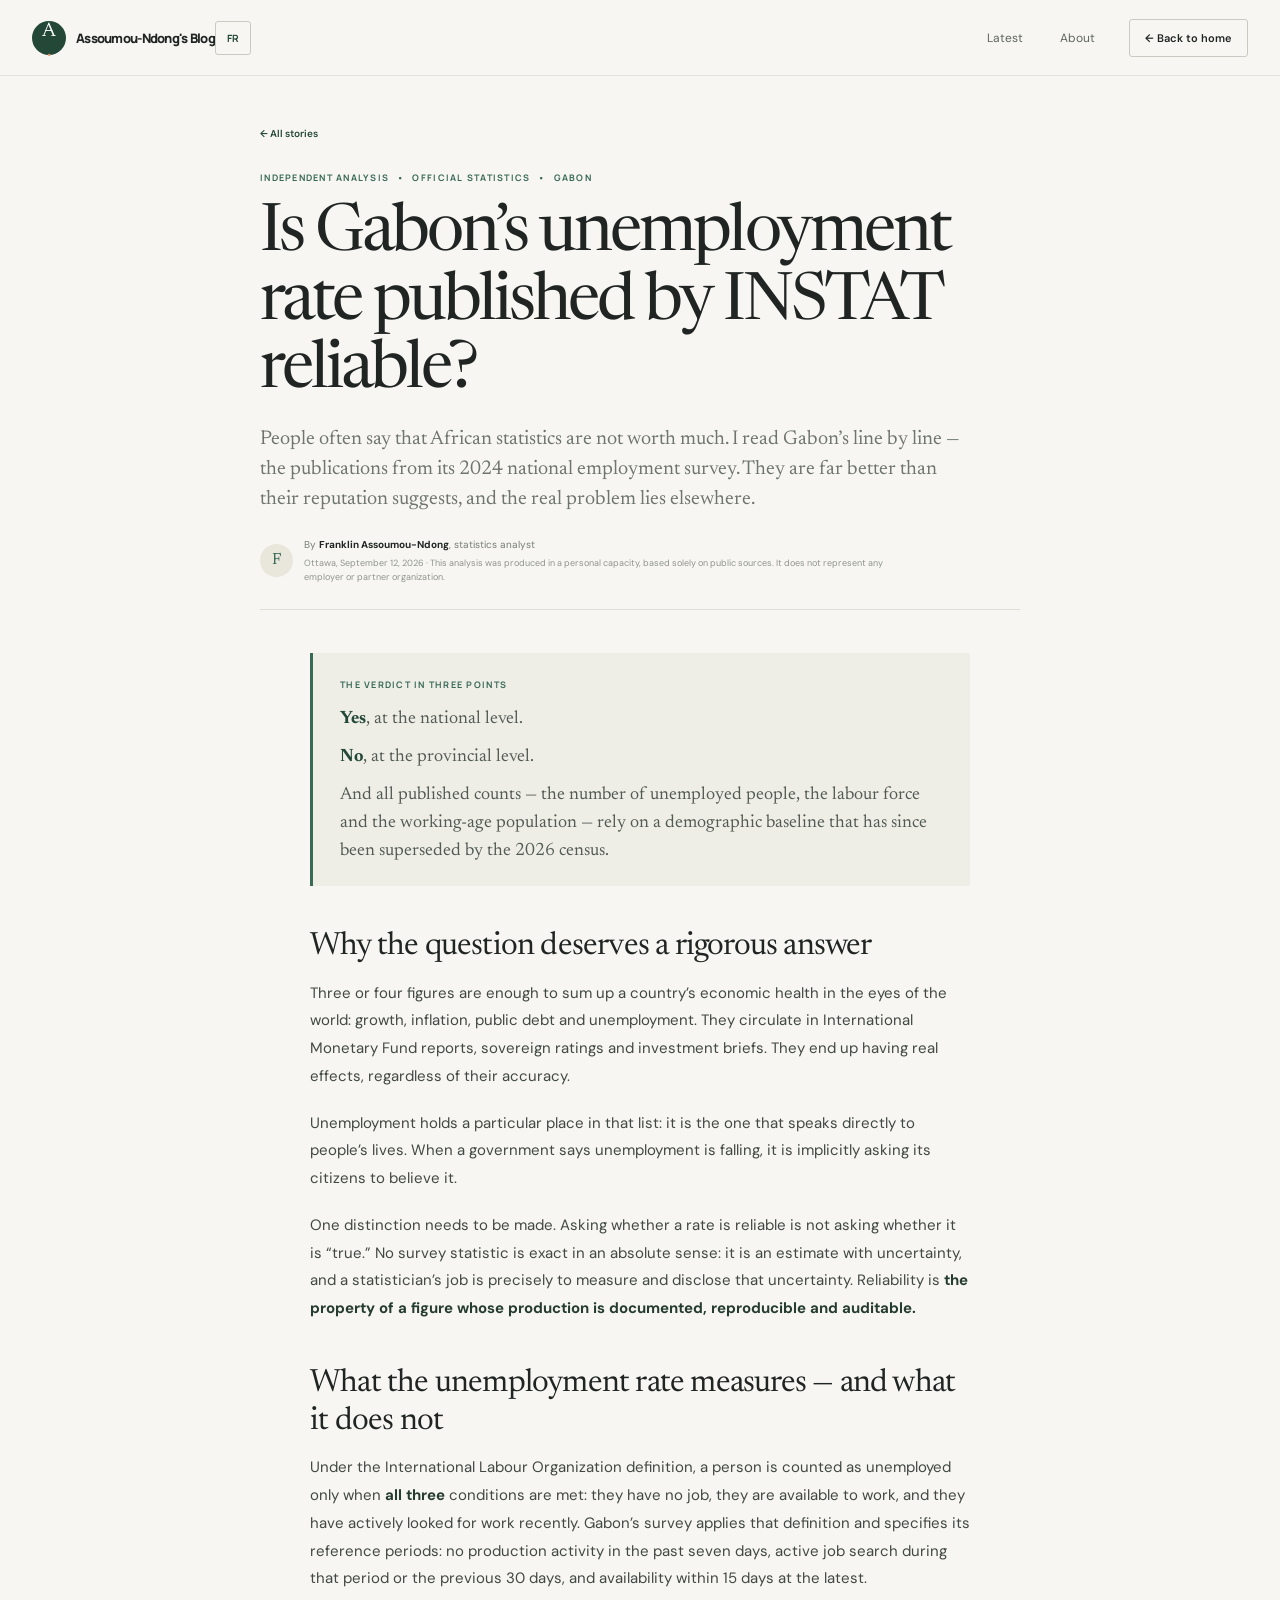
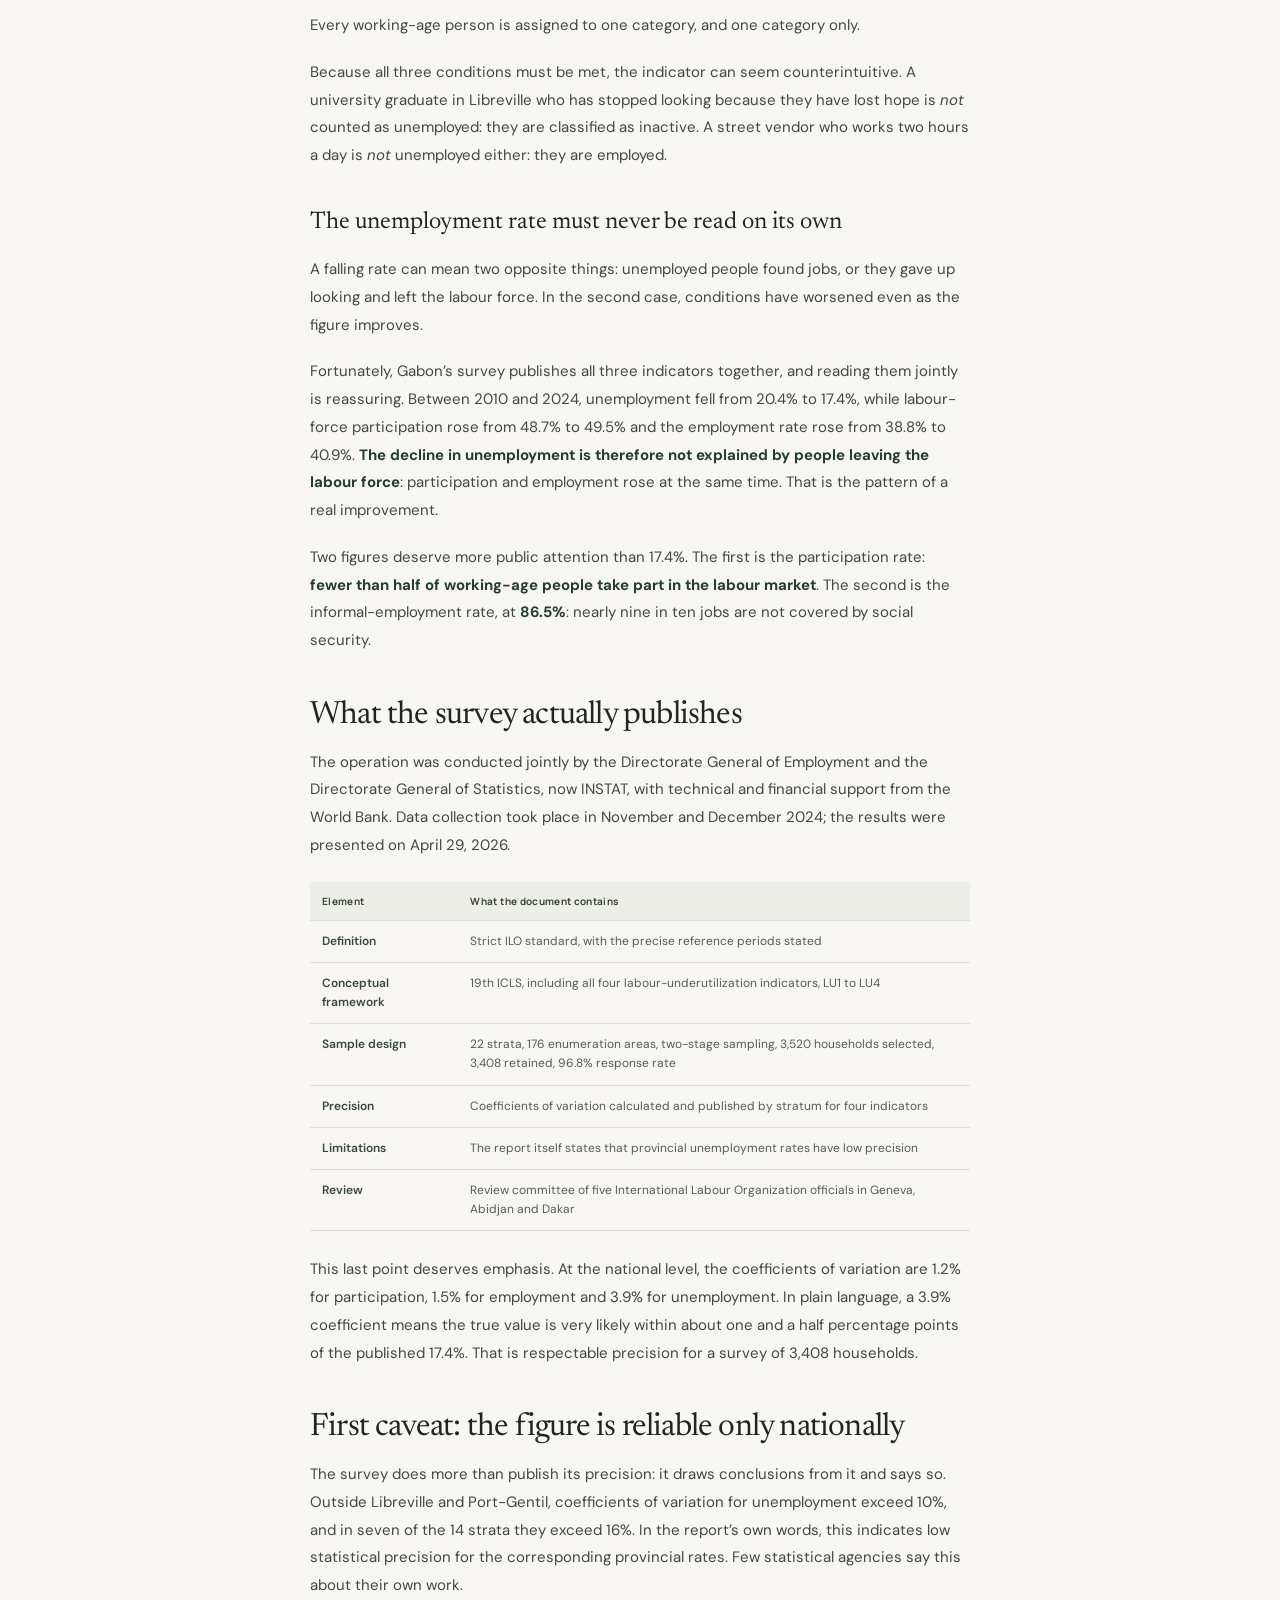
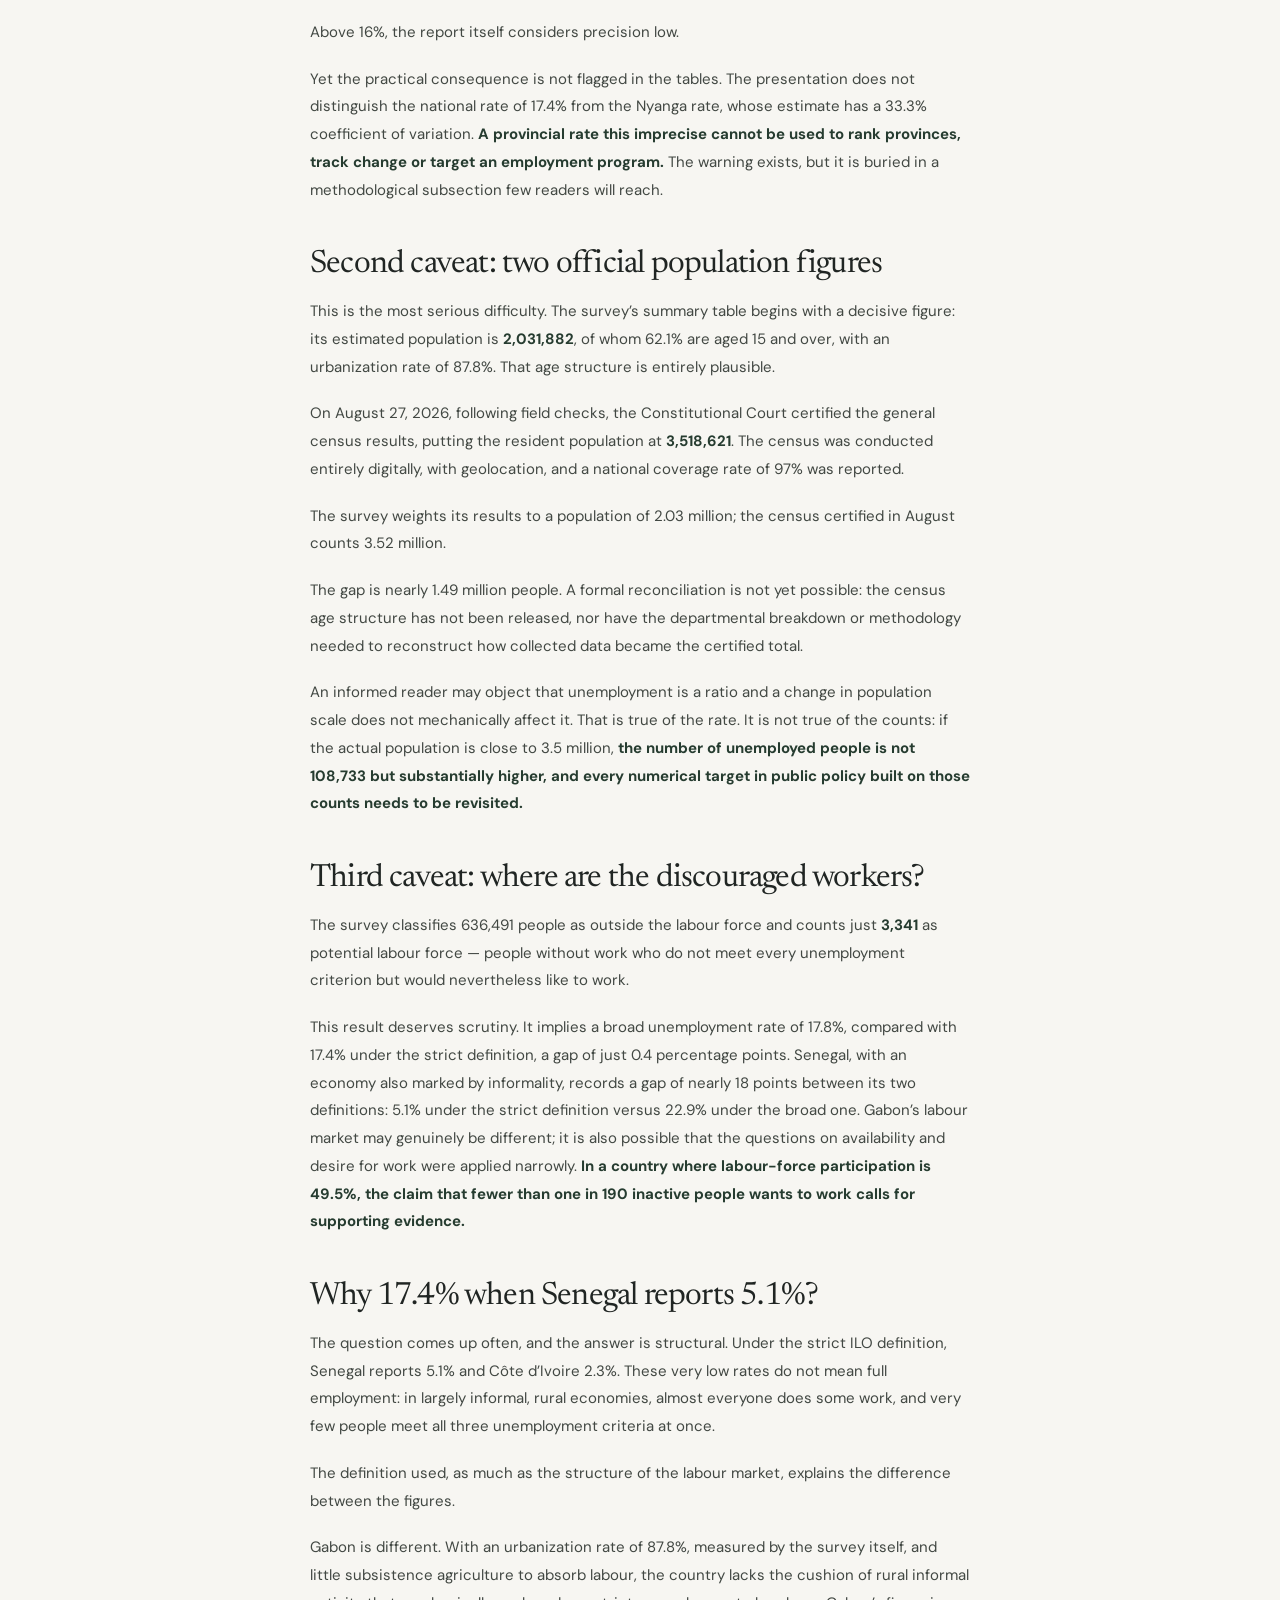
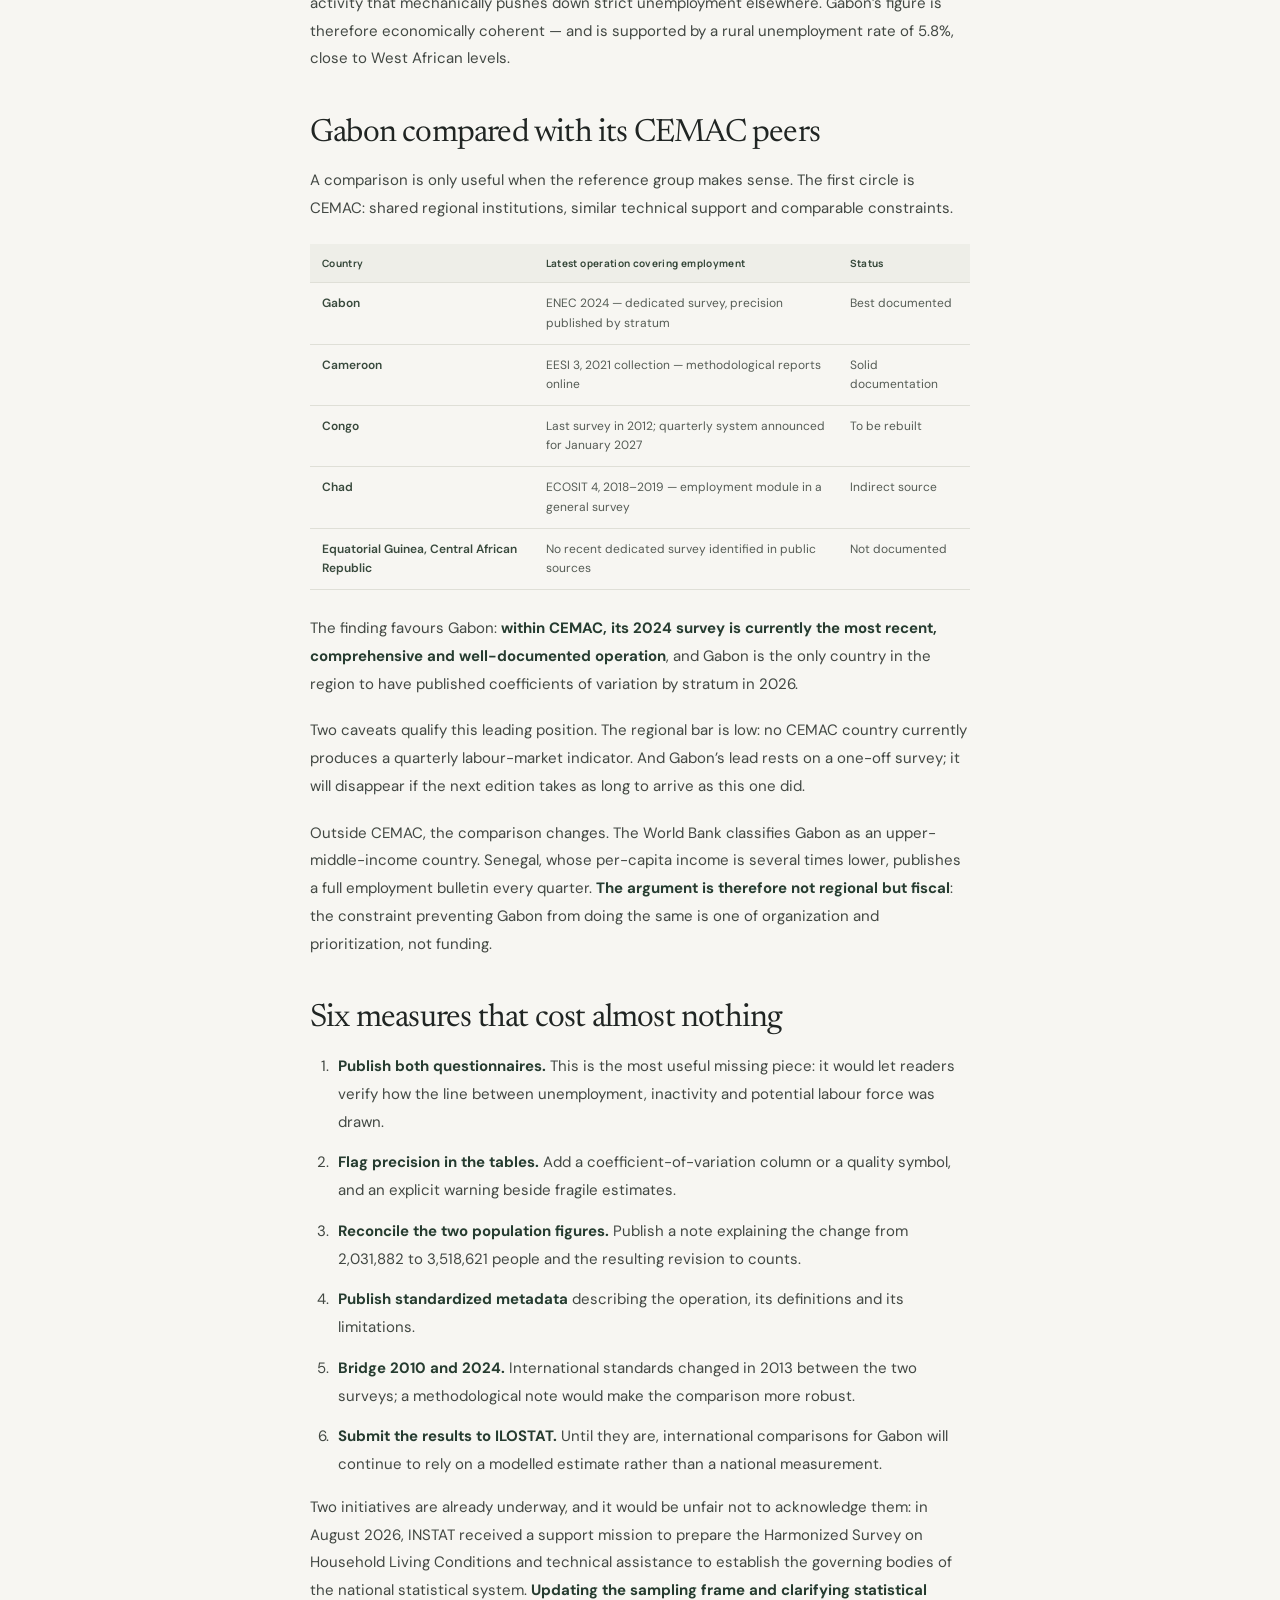
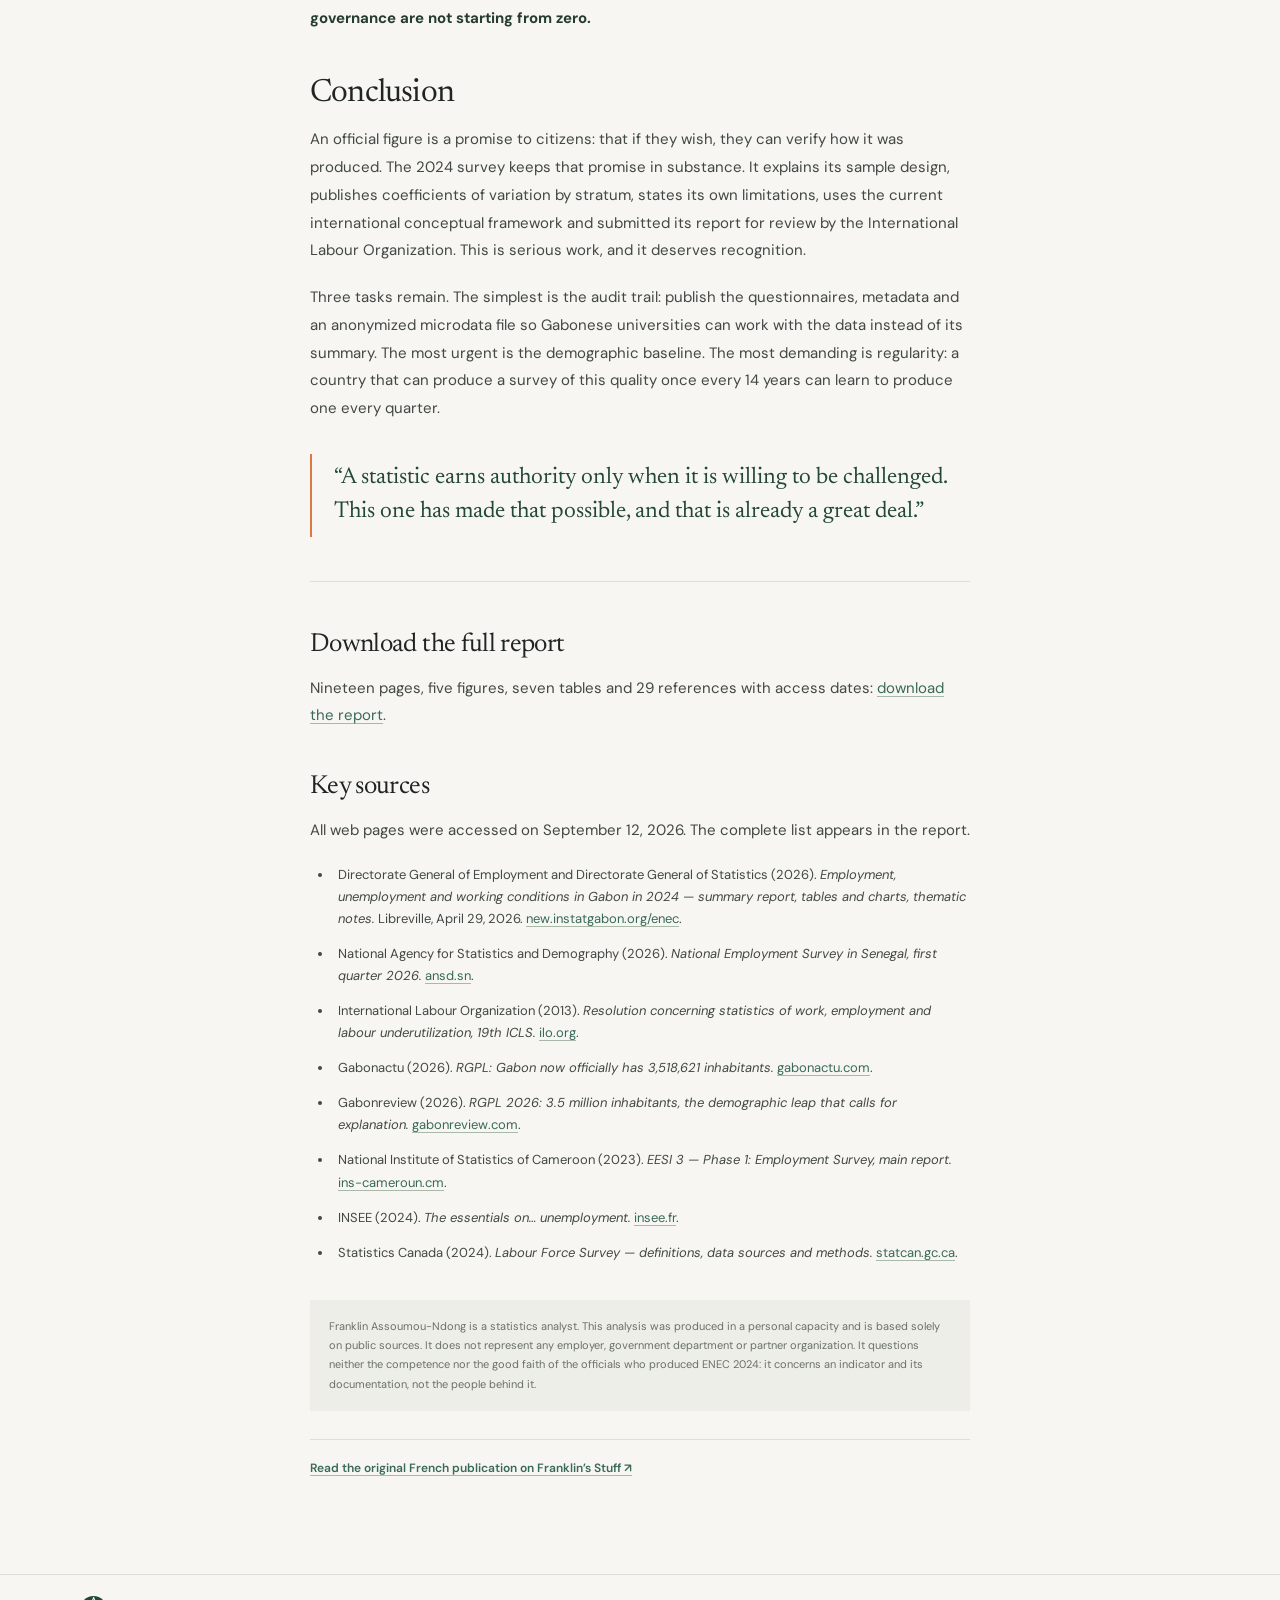
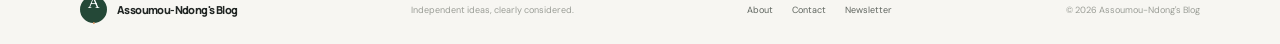
==== article-chomage-en.html @ c34ffd78 "Add files via upload" ====
<!doctype html>
<html lang="en-CA">
  <head>
    <meta charset="utf-8">
    <meta name="viewport" content="width=device-width, initial-scale=1">
    <meta name="theme-color" content="#f7f6f2">
    <meta name="description" content="An analysis of the reliability of Gabon's official unemployment rate, based on the 2024 national employment survey.">
    <title>Is Gabon’s unemployment rate published by INSTAT reliable? — Assoumou-Ndong's Blog</title>
    <link rel="preconnect" href="https://fonts.googleapis.com">
    <link rel="preconnect" href="https://fonts.gstatic.com" crossorigin>
    <link href="https://fonts.googleapis.com/css2?family=DM+Sans:wght@400;500;600;700&family=Manrope:wght@400;500;600;700;800&family=Newsreader:opsz,wght@6..72,400;6..72,500;6..72,600&display=swap" rel="stylesheet">
    <link rel="stylesheet" href="styles.css">
    <script src="contact.js" defer></script>
  </head>
  <body>
    <a class="skip-link" href="#article-content">Skip to content</a>
    <header class="site-header">
      <div class="header-inner">
        <a class="wordmark" href="index.html?lang=en" aria-label="Assoumou-Ndong's Blog home">
          <span class="wordmark-icon" aria-hidden="true">A<span>.</span></span>
          <span class="wordmark-name">Assoumou-Ndong's Blog</span>
        </a>
        <a class="language-toggle" href="article-chomage.html" lang="fr-CA" aria-label="Lire cet article en français">FR</a>
        <nav class="primary-nav article-nav" aria-label="Main navigation">
          <a href="index.html?lang=en#latest">Latest</a>
          <a href="index.html?lang=en#about">About</a>
        </nav>
        <a class="header-cta" href="index.html?lang=en">← Back to home</a>
      </div>
    </header>

    <main id="article-content" class="longform">
      <article>
        <header class="longform-header">
          <a class="back-link" href="index.html?lang=en#latest">← All stories</a>
          <p class="eyebrow">Independent analysis <span aria-hidden="true">•</span> Official statistics <span aria-hidden="true">•</span> Gabon</p>
          <h1>Is Gabon’s unemployment rate published by INSTAT reliable?</h1>
          <p class="longform-deck">People often say that African statistics are not worth much. I read Gabon’s line by line — the publications from its 2024 national employment survey. They are far better than their reputation suggests, and the real problem lies elsewhere.</p>
          <div class="longform-byline">
            <span class="author-avatar">F</span>
            <span>By <strong>Franklin Assoumou-Ndong</strong>, statistics analyst<small>Ottawa, September 12, 2026 · This analysis was produced in a personal capacity, based solely on public sources. It does not represent any employer or partner organization.</small></span>
          </div>
          <div class="longform-rule"></div>
        </header>

        <div class="longform-body">
          <aside class="verdict" aria-label="The verdict in three points">
            <p class="eyebrow">The verdict in three points</p>
            <p><strong>Yes</strong>, at the national level.</p>
            <p><strong>No</strong>, at the provincial level.</p>
            <p>And all published counts — the number of unemployed people, the labour force and the working-age population — rely on a demographic baseline that has since been superseded by the 2026 census.</p>
          </aside>

          <h2>Why the question deserves a rigorous answer</h2>
          <p>Three or four figures are enough to sum up a country’s economic health in the eyes of the world: growth, inflation, public debt and unemployment. They circulate in International Monetary Fund reports, sovereign ratings and investment briefs. They end up having real effects, regardless of their accuracy.</p>
          <p>Unemployment holds a particular place in that list: it is the one that speaks directly to people’s lives. When a government says unemployment is falling, it is implicitly asking its citizens to believe it.</p>
          <p>One distinction needs to be made. Asking whether a rate is reliable is not asking whether it is “true.” No survey statistic is exact in an absolute sense: it is an estimate with uncertainty, and a statistician’s job is precisely to measure and disclose that uncertainty. Reliability is <strong>the property of a figure whose production is documented, reproducible and auditable.</strong></p>

          <h2>What the unemployment rate measures — and what it does not</h2>
          <p>Under the International Labour Organization definition, a person is counted as unemployed only when <strong>all three</strong> conditions are met: they have no job, they are available to work, and they have actively looked for work recently. Gabon’s survey applies that definition and specifies its reference periods: no production activity in the past seven days, active job search during that period or the previous 30 days, and availability within 15 days at the latest.</p>
          <p>Every working-age person is assigned to one category, and one category only.</p>
          <p>Because all three conditions must be met, the indicator can seem counterintuitive. A university graduate in Libreville who has stopped looking because they have lost hope is <em>not</em> counted as unemployed: they are classified as inactive. A street vendor who works two hours a day is <em>not</em> unemployed either: they are employed.</p>

          <h3>The unemployment rate must never be read on its own</h3>
          <p>A falling rate can mean two opposite things: unemployed people found jobs, or they gave up looking and left the labour force. In the second case, conditions have worsened even as the figure improves.</p>
          <p>Fortunately, Gabon’s survey publishes all three indicators together, and reading them jointly is reassuring. Between 2010 and 2024, unemployment fell from 20.4% to 17.4%, while labour-force participation rose from 48.7% to 49.5% and the employment rate rose from 38.8% to 40.9%. <strong>The decline in unemployment is therefore not explained by people leaving the labour force</strong>: participation and employment rose at the same time. That is the pattern of a real improvement.</p>
          <p>Two figures deserve more public attention than 17.4%. The first is the participation rate: <strong>fewer than half of working-age people take part in the labour market</strong>. The second is the informal-employment rate, at <strong>86.5%</strong>: nearly nine in ten jobs are not covered by social security.</p>

          <h2>What the survey actually publishes</h2>
          <p>The operation was conducted jointly by the Directorate General of Employment and the Directorate General of Statistics, now INSTAT, with technical and financial support from the World Bank. Data collection took place in November and December 2024; the results were presented on April 29, 2026.</p>
          <div class="table-scroll">
            <table>
              <thead><tr><th>Element</th><th>What the document contains</th></tr></thead>
              <tbody>
                <tr><th>Definition</th><td>Strict ILO standard, with the precise reference periods stated</td></tr>
                <tr><th>Conceptual framework</th><td>19th ICLS, including all four labour-underutilization indicators, LU1 to LU4</td></tr>
                <tr><th>Sample design</th><td>22 strata, 176 enumeration areas, two-stage sampling, 3,520 households selected, 3,408 retained, 96.8% response rate</td></tr>
                <tr><th>Precision</th><td>Coefficients of variation calculated and published by stratum for four indicators</td></tr>
                <tr><th>Limitations</th><td>The report itself states that provincial unemployment rates have low precision</td></tr>
                <tr><th>Review</th><td>Review committee of five International Labour Organization officials in Geneva, Abidjan and Dakar</td></tr>
              </tbody>
            </table>
          </div>
          <p>This last point deserves emphasis. At the national level, the coefficients of variation are 1.2% for participation, 1.5% for employment and 3.9% for unemployment. In plain language, a 3.9% coefficient means the true value is very likely within about one and a half percentage points of the published 17.4%. That is respectable precision for a survey of 3,408 households.</p>

          <h2>First caveat: the figure is reliable only nationally</h2>
          <p>The survey does more than publish its precision: it draws conclusions from it and says so. Outside Libreville and Port-Gentil, coefficients of variation for unemployment exceed 10%, and in seven of the 14 strata they exceed 16%. In the report’s own words, this indicates low statistical precision for the corresponding provincial rates. Few statistical agencies say this about their own work.</p>
          <p>Above 16%, the report itself considers precision low.</p>
          <p>Yet the practical consequence is not flagged in the tables. The presentation does not distinguish the national rate of 17.4% from the Nyanga rate, whose estimate has a 33.3% coefficient of variation. <strong>A provincial rate this imprecise cannot be used to rank provinces, track change or target an employment program.</strong> The warning exists, but it is buried in a methodological subsection few readers will reach.</p>

          <h2>Second caveat: two official population figures</h2>
          <p>This is the most serious difficulty. The survey’s summary table begins with a decisive figure: its estimated population is <strong>2,031,882</strong>, of whom 62.1% are aged 15 and over, with an urbanization rate of 87.8%. That age structure is entirely plausible.</p>
          <p>On August 27, 2026, following field checks, the Constitutional Court certified the general census results, putting the resident population at <strong>3,518,621</strong>. The census was conducted entirely digitally, with geolocation, and a national coverage rate of 97% was reported.</p>
          <p>The survey weights its results to a population of 2.03 million; the census certified in August counts 3.52 million.</p>
          <p>The gap is nearly 1.49 million people. A formal reconciliation is not yet possible: the census age structure has not been released, nor have the departmental breakdown or methodology needed to reconstruct how collected data became the certified total.</p>
          <p>An informed reader may object that unemployment is a ratio and a change in population scale does not mechanically affect it. That is true of the rate. It is not true of the counts: if the actual population is close to 3.5 million, <strong>the number of unemployed people is not 108,733 but substantially higher, and every numerical target in public policy built on those counts needs to be revisited.</strong></p>

          <h2>Third caveat: where are the discouraged workers?</h2>
          <p>The survey classifies 636,491 people as outside the labour force and counts just <strong>3,341</strong> as potential labour force — people without work who do not meet every unemployment criterion but would nevertheless like to work.</p>
          <p>This result deserves scrutiny. It implies a broad unemployment rate of 17.8%, compared with 17.4% under the strict definition, a gap of just 0.4 percentage points. Senegal, with an economy also marked by informality, records a gap of nearly 18 points between its two definitions: 5.1% under the strict definition versus 22.9% under the broad one. Gabon’s labour market may genuinely be different; it is also possible that the questions on availability and desire for work were applied narrowly. <strong>In a country where labour-force participation is 49.5%, the claim that fewer than one in 190 inactive people wants to work calls for supporting evidence.</strong></p>

          <h2>Why 17.4% when Senegal reports 5.1%?</h2>
          <p>The question comes up often, and the answer is structural. Under the strict ILO definition, Senegal reports 5.1% and Côte d’Ivoire 2.3%. These very low rates do not mean full employment: in largely informal, rural economies, almost everyone does some work, and very few people meet all three unemployment criteria at once.</p>
          <p>The definition used, as much as the structure of the labour market, explains the difference between the figures.</p>
          <p>Gabon is different. With an urbanization rate of 87.8%, measured by the survey itself, and little subsistence agriculture to absorb labour, the country lacks the cushion of rural informal activity that mechanically pushes down strict unemployment elsewhere. Gabon’s figure is therefore economically coherent — and is supported by a rural unemployment rate of 5.8%, close to West African levels.</p>

          <h2>Gabon compared with its CEMAC peers</h2>
          <p>A comparison is only useful when the reference group makes sense. The first circle is CEMAC: shared regional institutions, similar technical support and comparable constraints.</p>
          <div class="table-scroll">
            <table>
              <thead><tr><th>Country</th><th>Latest operation covering employment</th><th>Status</th></tr></thead>
              <tbody>
                <tr><th>Gabon</th><td>ENEC 2024 — dedicated survey, precision published by stratum</td><td>Best documented</td></tr>
                <tr><th>Cameroon</th><td>EESI 3, 2021 collection — methodological reports online</td><td>Solid documentation</td></tr>
                <tr><th>Congo</th><td>Last survey in 2012; quarterly system announced for January 2027</td><td>To be rebuilt</td></tr>
                <tr><th>Chad</th><td>ECOSIT 4, 2018–2019 — employment module in a general survey</td><td>Indirect source</td></tr>
                <tr><th>Equatorial Guinea, Central African Republic</th><td>No recent dedicated survey identified in public sources</td><td>Not documented</td></tr>
              </tbody>
            </table>
          </div>
          <p>The finding favours Gabon: <strong>within CEMAC, its 2024 survey is currently the most recent, comprehensive and well-documented operation</strong>, and Gabon is the only country in the region to have published coefficients of variation by stratum in 2026.</p>
          <p>Two caveats qualify this leading position. The regional bar is low: no CEMAC country currently produces a quarterly labour-market indicator. And Gabon’s lead rests on a one-off survey; it will disappear if the next edition takes as long to arrive as this one did.</p>
          <p>Outside CEMAC, the comparison changes. The World Bank classifies Gabon as an upper-middle-income country. Senegal, whose per-capita income is several times lower, publishes a full employment bulletin every quarter. <strong>The argument is therefore not regional but fiscal</strong>: the constraint preventing Gabon from doing the same is one of organization and prioritization, not funding.</p>

          <h2>Six measures that cost almost nothing</h2>
          <ol>
            <li><strong>Publish both questionnaires.</strong> This is the most useful missing piece: it would let readers verify how the line between unemployment, inactivity and potential labour force was drawn.</li>
            <li><strong>Flag precision in the tables.</strong> Add a coefficient-of-variation column or a quality symbol, and an explicit warning beside fragile estimates.</li>
            <li><strong>Reconcile the two population figures.</strong> Publish a note explaining the change from 2,031,882 to 3,518,621 people and the resulting revision to counts.</li>
            <li><strong>Publish standardized metadata</strong> describing the operation, its definitions and its limitations.</li>
            <li><strong>Bridge 2010 and 2024.</strong> International standards changed in 2013 between the two surveys; a methodological note would make the comparison more robust.</li>
            <li><strong>Submit the results to ILOSTAT.</strong> Until they are, international comparisons for Gabon will continue to rely on a modelled estimate rather than a national measurement.</li>
          </ol>
          <p>Two initiatives are already underway, and it would be unfair not to acknowledge them: in August 2026, INSTAT received a support mission to prepare the Harmonized Survey on Household Living Conditions and technical assistance to establish the governing bodies of the national statistical system. <strong>Updating the sampling frame and clarifying statistical governance are not starting from zero.</strong></p>

          <h2>Conclusion</h2>
          <p>An official figure is a promise to citizens: that if they wish, they can verify how it was produced. The 2024 survey keeps that promise in substance. It explains its sample design, publishes coefficients of variation by stratum, states its own limitations, uses the current international conceptual framework and submitted its report for review by the International Labour Organization. This is serious work, and it deserves recognition.</p>
          <p>Three tasks remain. The simplest is the audit trail: publish the questionnaires, metadata and an anonymized microdata file so Gabonese universities can work with the data instead of its summary. The most urgent is the demographic baseline. The most demanding is regularity: a country that can produce a survey of this quality once every 14 years can learn to produce one every quarter.</p>
          <blockquote>“A statistic earns authority only when it is willing to be challenged. This one has made that possible, and that is already a great deal.”</blockquote>

          <section class="article-sources" aria-labelledby="sources-title">
            <h2 id="sources-title">Download the full report</h2>
            <p>Nineteen pages, five figures, seven tables and 29 references with access dates: <a href="https://drive.google.com/file/d/1PQE8QEuQMrNuRwGH_sDGL1WvGpYY3PRj/view?usp=sharing" target="_blank" rel="noopener noreferrer">download the report</a>.</p>
            <h2>Key sources</h2>
            <p>All web pages were accessed on September 12, 2026. The complete list appears in the report.</p>
            <ul>
              <li>Directorate General of Employment and Directorate General of Statistics (2026). <em>Employment, unemployment and working conditions in Gabon in 2024 — summary report, tables and charts, thematic notes.</em> Libreville, April 29, 2026. <a href="https://new.instatgabon.org/enec" target="_blank" rel="noopener noreferrer">new.instatgabon.org/enec</a>.</li>
              <li>National Agency for Statistics and Demography (2026). <em>National Employment Survey in Senegal, first quarter 2026.</em> <a href="https://www.ansd.sn/Indicateur/enquete-emploi" target="_blank" rel="noopener noreferrer">ansd.sn</a>.</li>
              <li>International Labour Organization (2013). <em>Resolution concerning statistics of work, employment and labour underutilization, 19th ICLS.</em> <a href="https://www.ilo.org/fr/media/209356/download" target="_blank" rel="noopener noreferrer">ilo.org</a>.</li>
              <li>Gabonactu (2026). <em>RGPL: Gabon now officially has 3,518,621 inhabitants.</em> <a href="https://gabonactu.com/blog/2026/08/27/rgpl-le-gabon-compte-desormais-officiellement-3-518-621-habitants/" target="_blank" rel="noopener noreferrer">gabonactu.com</a>.</li>
              <li>Gabonreview (2026). <em>RGPL 2026: 3.5 million inhabitants, the demographic leap that calls for explanation.</em> <a href="https://www.gabonreview.com/rgpl-2026-35-millions-dhabitants-le-grand-bond-demographique-qui-demande-des-explications/" target="_blank" rel="noopener noreferrer">gabonreview.com</a>.</li>
              <li>National Institute of Statistics of Cameroon (2023). <em>EESI 3 — Phase 1: Employment Survey, main report.</em> <a href="https://ins-cameroun.cm/statistique/eesi3-phase-1-enquete-sur-lemploi-rapport-principal/" target="_blank" rel="noopener noreferrer">ins-cameroun.cm</a>.</li>
              <li>INSEE (2024). <em>The essentials on… unemployment.</em> <a href="https://www.insee.fr/fr/statistiques/4805248" target="_blank" rel="noopener noreferrer">insee.fr</a>.</li>
              <li>Statistics Canada (2024). <em>Labour Force Survey — definitions, data sources and methods.</em> <a href="https://www23.statcan.gc.ca/imdb/p2SV_f.pl?Function=getSurvey&amp;SDDS=3701" target="_blank" rel="noopener noreferrer">statcan.gc.ca</a>.</li>
            </ul>
          </section>

          <p class="article-disclaimer">Franklin Assoumou-Ndong is a statistics analyst. This analysis was produced in a personal capacity and is based solely on public sources. It does not represent any employer, government department or partner organization. It questions neither the competence nor the good faith of the officials who produced ENEC 2024: it concerns an indicator and its documentation, not the people behind it.</p>
          <p class="original-link"><a href="https://franklinstuff.blogspot.com/2026/09/taux-de-chomage-instat-gabon-fiable.html" target="_blank" rel="noopener noreferrer">Read the original French publication on Franklin’s Stuff ↗</a></p>
        </div>
      </article>
    </main>

    <footer class="site-footer">
      <div class="footer-inner section-wrap">
        <a class="wordmark footer-wordmark" href="index.html?lang=en" aria-label="Assoumou-Ndong's Blog home"><span class="wordmark-icon">A<span>.</span></span><span class="wordmark-name">Assoumou-Ndong's Blog</span></a>
        <span class="footer-note">Independent ideas, clearly considered.</span>
        <div class="footer-links"><a href="index.html?lang=en#about">About</a><a href="#contact" data-contact-link>Contact</a><a href="index.html?lang=en#newsletter">Newsletter</a></div>
        <span class="copyright">© 2026 Assoumou-Ndong's Blog</span>
      </div>
    </footer>
  </body>
</html>
---- styles.css ----
:root {
  color-scheme: light;
  --paper: #f7f6f2;
  --paper-deep: #eeede7;
  --ink: #202523;
  --muted: #777c77;
  --line: #dfdfd7;
  --green: #396957;
  --green-dark: #244837;
  --orange: #d77a48;
  --serif: "Newsreader", Georgia, serif;
  --sans: "DM Sans", Arial, sans-serif;
  --display: "Manrope", Arial, sans-serif;
}

* { box-sizing: border-box; }
html { scroll-behavior: smooth; scroll-padding-top: 88px; }
body { margin: 0; background: var(--paper); color: var(--ink); font-family: var(--sans); font-size: 14px; -webkit-font-smoothing: antialiased; }
a { color: inherit; text-decoration: none; }
button, input { font: inherit; }
button { color: inherit; }
.section-wrap { width: min(1120px, calc(100% - 64px)); margin-inline: auto; }
.sr-only, .skip-link:not(:focus) { position: absolute; width: 1px; height: 1px; padding: 0; margin: -1px; overflow: hidden; clip: rect(0, 0, 0, 0); white-space: nowrap; border: 0; }
.skip-link:focus { position: fixed; z-index: 20; top: 12px; left: 12px; padding: 12px 16px; background: white; color: var(--ink); }

.site-header { height: 76px; border-bottom: 1px solid rgba(32,37,35,.09); }
.header-inner { width: min(1280px, calc(100% - 64px)); height: 100%; margin: auto; display: flex; align-items: center; justify-content: space-between; }
.wordmark { display: inline-flex; align-items: center; gap: 10px; }
.wordmark-icon { display: grid; place-items: center; width: 34px; height: 34px; border-radius: 50%; background: var(--green-dark); color: white; font-family: var(--serif); font-size: 20px; line-height: 1; }
.wordmark-icon span, .newsletter-mark span { color: #df9b6e; }
.wordmark-name { font-family: var(--display); font-size: 13px; font-weight: 800; letter-spacing: -.055em; }
.primary-nav { display: flex; align-items: center; gap: 37px; margin-left: 8%; }
.primary-nav a, .footer-links a { color: #5f655f; font-size: 12px; transition: color .2s; }
.primary-nav a:hover, .footer-links a:hover { color: var(--green); }
.header-cta { padding: 11px 15px; border: 1px solid #c9cbc3; border-radius: 3px; font-size: 11px; font-weight: 600; transition: background .2s, border-color .2s; }
.header-cta:hover { background: white; border-color: var(--green); }
.header-cta span { padding-left: 8px; color: var(--green); }
.language-toggle { display: inline-grid; flex: 0 0 auto; min-width: 36px; height: 34px; place-items: center; padding: 0 8px; border: 1px solid #c9cbc3; border-radius: 3px; background: transparent; color: var(--green-dark); cursor: pointer; font-family: var(--display); font-size: 10px; font-weight: 700; letter-spacing: .04em; }
.language-toggle:hover { border-color: var(--green); background: white; }
.menu-toggle { display: none; }

.intro { min-height: 392px; position: relative; display: grid; grid-template-columns: 1.08fr .92fr; align-items: center; padding-top: 29px; padding-bottom: 52px; }
.intro-copy { z-index: 1; padding-bottom: 7px; }
.eyebrow { display: flex; align-items: center; gap: 8px; margin: 0 0 17px; color: var(--green); font-family: var(--display); font-size: 9px; font-weight: 700; letter-spacing: .14em; text-transform: uppercase; }
.eyebrow-dot { width: 6px; height: 6px; border-radius: 50%; background: var(--orange); }
h1, h2, h3, p { margin-top: 0; }
.intro h1 { margin: 0; font-family: var(--serif); font-size: clamp(43px, 5.4vw, 67px); font-weight: 400; letter-spacing: -.055em; line-height: .99; }
.intro h1 em, .newsletter-copy h2 em, .about-content h2 em { color: var(--green); font-weight: 400; }
.intro-description { max-width: 400px; margin: 20px 0 19px; color: #737873; font-size: 13px; line-height: 1.8; }
.text-link { display: inline-flex; align-items: center; gap: 11px; color: var(--green-dark); font-size: 11px; font-weight: 700; }
.text-link span { font-size: 14px; transition: transform .2s; }
.text-link:hover span { transform: translate(3px, -2px); }
.intro-art { width: 100%; height: 272px; position: relative; overflow: hidden; background: #e8e8de; }
.intro-art:before, .intro-art:after { position: absolute; content: ""; border: 1px solid rgba(48,85,67,.13); border-radius: 50%; }
.intro-art:before { width: 310px; height: 310px; top: -91px; left: 108px; }
.intro-art:after { width: 410px; height: 410px; top: -141px; left: 57px; }
.art-sun { position: absolute; width: 135px; height: 135px; top: 38px; left: 50%; transform: translateX(-50%); border-radius: 50%; background: #d87d4d; box-shadow: 0 0 0 21px rgba(216,125,77,.1), 0 0 0 43px rgba(216,125,77,.06); }
.art-line { position: absolute; width: 160%; height: 1px; left: -20%; background: rgba(42,78,60,.3); transform-origin: center; }
.art-line-one { top: 142px; transform: rotate(-17deg); }
.art-line-two { top: 175px; transform: rotate(12deg); }
.art-line-three { top: 206px; transform: rotate(-8deg); }
.art-label, .art-coordinate { position: absolute; z-index: 1; color: #52675a; font-family: var(--display); font-size: 8px; font-weight: 700; letter-spacing: .17em; }
.art-label-top { top: 19px; left: 19px; }
.art-label-bottom { right: 17px; bottom: 16px; }
.art-coordinate { left: 19px; bottom: 16px; color: #82877d; font-size: 7px; }
.intro-meta { position: absolute; bottom: 19px; left: 0; right: 0; display: flex; justify-content: space-between; color: #979a93; font-size: 9px; letter-spacing: .06em; text-transform: uppercase; }

.featured-section { padding: 44px 0 58px; background: #efeee8; }
.section-heading { display: flex; align-items: end; justify-content: space-between; margin-bottom: 21px; }
.section-heading .eyebrow { margin-bottom: 8px; }
.section-heading h2 { margin: 0; font-family: var(--serif); font-size: 34px; font-weight: 400; letter-spacing: -.045em; }
.issue-label, .about-index, .sort-label { color: #858982; font-family: var(--display); font-size: 8px; font-weight: 700; letter-spacing: .13em; }
.issue-label span { margin-left: 13px; color: #b2b3ac; }
.featured-card { min-height: 328px; display: grid; grid-template-columns: 1.02fr .98fr; background: var(--paper); }
.featured-art { min-height: 328px; position: relative; overflow: hidden; background: #254537; }
.featured-art-grid { position: absolute; inset: 0; opacity: .28; background-image: linear-gradient(rgba(219,229,204,.2) 1px, transparent 1px), linear-gradient(90deg, rgba(219,229,204,.2) 1px, transparent 1px); background-size: 39px 39px; transform: perspective(250px) rotateX(12deg) scale(1.35); }
.orbit { position: absolute; top: 50%; left: 51%; border: 1px solid rgba(230,224,186,.54); border-radius: 50%; transform: translate(-50%,-50%) rotate(-28deg); }
.orbit-one { width: 255px; height: 119px; }
.orbit-two { width: 202px; height: 192px; transform: translate(-50%,-50%) rotate(38deg); }
.orbit-three { width: 121px; height: 235px; transform: translate(-50%,-50%) rotate(63deg); }
.orbit-core { position: absolute; top: 50%; left: 51%; width: 19px; height: 19px; border-radius: 50%; background: #e39864; transform: translate(-50%,-50%); box-shadow: 0 0 0 12px rgba(227,152,100,.13), 0 0 36px 10px rgba(227,152,100,.35); }
.orbit-note { position: absolute; color: #d8dec9; font-family: var(--display); font-size: 7px; letter-spacing: .17em; }
.orbit-note-one { top: 25%; left: 18%; }
.orbit-note-two { top: 65%; right: 17%; }
.orbit-note-three { bottom: 17%; left: 24%; }
.featured-art-caption { position: absolute; bottom: 15px; right: 16px; color: rgba(255,255,255,.53); font-size: 8px; }
.featured-content { display: flex; flex-direction: column; justify-content: center; padding: 32px 39px; }
.article-kicker { display: flex; align-items: center; gap: 7px; color: #69716b; font-size: 9px; font-weight: 600; }
.category-dot { width: 6px; height: 6px; border-radius: 50%; background: var(--green); }
.kicker-divider { color: #c6c7bf; }
.featured-content h3 { max-width: 390px; margin: 17px 0 12px; font-family: var(--serif); font-size: clamp(25px, 3vw, 34px); font-weight: 400; letter-spacing: -.035em; line-height: 1.14; }
.featured-content > p { max-width: 385px; margin-bottom: 20px; color: #7a7d77; font-size: 11px; line-height: 1.8; }
.featured-footer { display: flex; align-items: center; justify-content: space-between; padding-top: 15px; border-top: 1px solid var(--line); }
.author-lockup { display: flex; align-items: center; gap: 9px; color: #858982; font-size: 9px; }
.author-lockup strong { color: var(--ink); font-weight: 600; }
.author-lockup small { display: block; margin-top: 4px; color: #999b94; font-size: 8px; }
.author-avatar { display: grid; width: 29px; height: 29px; place-items: center; border-radius: 50%; background: #e9e7db; color: var(--green); font-family: var(--serif); font-size: 16px; }
.round-link { display: grid; width: 31px; height: 31px; place-items: center; border: 1px solid #d5d7cf; border-radius: 50%; color: var(--green-dark); transition: color .2s, background .2s; }
.round-link:hover { background: var(--green-dark); color: white; }

.latest-section { padding-top: 68px; padding-bottom: 62px; }
.latest-heading { margin-bottom: 24px; }
.search-box { width: 220px; height: 36px; display: flex; align-items: center; gap: 8px; padding: 0 10px; border: 1px solid #dedfd7; background: rgba(255,255,255,.38); }
.search-box svg { width: 14px; height: 14px; fill: none; stroke: #81867e; stroke-width: 1.5; }
.search-box input { width: 100%; min-width: 0; border: 0; outline: 0; background: transparent; color: var(--ink); font-size: 10px; }
.search-box input::placeholder { color: #999c95; }
.search-box:focus-within { border-color: var(--green); }
.search-box kbd { padding: 2px 5px; border: 1px solid #e4e4dd; color: #a2a49e; font-family: var(--sans); font-size: 9px; }
.content-toolbar { display: flex; align-items: center; justify-content: space-between; padding-bottom: 13px; border-bottom: 1px solid var(--line); }
.category-filters { display: flex; gap: 22px; }
.filter-button { padding: 0; border: 0; background: transparent; color: #82867f; cursor: pointer; font-size: 10px; transition: color .2s; }
.filter-button:hover, .filter-button.is-active { color: var(--green-dark); }
.filter-button.is-active { font-weight: 700; }
.filter-button span { margin-left: 4px; color: #a8aaa3; font-size: 8px; }
.sort-label span { margin-left: 4px; color: var(--green); }
.article-grid { display: grid; grid-template-columns: repeat(3, minmax(0, 1fr)); gap: 29px 22px; padding-top: 22px; }
.article-card { min-width: 0; animation: rise-in .35s ease both; }
@keyframes rise-in { from { opacity: 0; transform: translateY(8px); } to { opacity: 1; transform: translateY(0); } }
.card-art { height: 151px; position: relative; display: grid; place-items: center; overflow: hidden; background: #dfe6d9; }
.card-art:before, .card-art:after { position: absolute; content: ""; border: 1px solid rgba(37,77,54,.2); border-radius: 50%; }
.card-art:before { width: 190px; height: 190px; }
.card-art:after { width: 130px; height: 130px; }
.card-art-art { background: #e9e2d7; }
.card-art-opinion { background: #e6e8e0; }
.card-art-news { background: #e5e8e4; }
.card-art-analysis { background: #dce5dc; }
.card-art-mark { position: relative; z-index: 1; color: var(--green-dark); font-family: var(--serif); font-size: 56px; line-height: 1; }
.card-art-mark:after { position: absolute; top: -12px; right: -15px; width: 8px; height: 8px; border-radius: 50%; background: var(--orange); content: ""; }
.card-art-art .card-art-mark { transform: rotate(-7deg); color: #9b5938; }
.card-art-opinion .card-art-mark { color: #506c58; font-style: italic; }
.card-art-news .card-art-mark { color: #546b6b; font-family: var(--display); font-size: 47px; font-weight: 400; }
.card-topline { display: flex; align-items: center; justify-content: space-between; margin: 15px 0 9px; }
.card-category { display: flex; align-items: center; gap: 6px; color: #727a72; font-size: 9px; font-weight: 600; }
.card-category .category-dot { width: 5px; height: 5px; }
.opinion-dot { background: #9b7655; }
.news-dot { background: #728690; }
.card-read-time { color: #999c95; font-size: 8px; }
.article-card h3 { margin: 0 0 8px; font-family: var(--serif); font-size: 21px; font-weight: 400; letter-spacing: -.025em; line-height: 1.18; }
.article-card h3 a:hover { color: var(--green); }
.article-card > p { min-height: 44px; margin: 0; color: #7d817a; font-size: 10px; line-height: 1.7; }
.card-footer { display: flex; justify-content: space-between; align-items: center; margin-top: 13px; padding-top: 10px; border-top: 1px solid var(--line); color: #969991; font-size: 8px; }
.card-footer a { color: var(--green-dark); font-size: 15px; }
.empty-state { margin: 32px 0; color: var(--muted); text-align: center; font-size: 12px; }
.load-more-wrap { padding-top: 32px; text-align: center; }
.load-more { padding: 11px 17px; border: 1px solid #cfd1c9; background: transparent; cursor: pointer; color: #535a53; font-size: 10px; transition: border .2s, background .2s; }
.load-more:hover { border-color: var(--green); background: white; }
.load-more span { padding-left: 12px; color: var(--green); }

.newsletter-section { padding: 43px 0; background: #254737; color: #f6f6ee; }
.newsletter-inner { display: grid; grid-template-columns: 52px 1fr minmax(250px, .74fr); align-items: center; gap: 25px; }
.newsletter-mark { display: grid; width: 47px; height: 47px; place-items: center; border: 1px solid rgba(241,239,219,.34); border-radius: 50%; font-family: var(--serif); font-size: 26px; }
.newsletter-copy .eyebrow { margin-bottom: 8px; color: #b2c6ae; }
.newsletter-copy h2 { margin: 0 0 7px; font-family: var(--serif); font-size: 30px; font-weight: 400; letter-spacing: -.035em; }
.newsletter-copy h2 em { color: #d9a77e; }
.newsletter-copy > p:last-child { margin: 0; color: #bdc9bd; font-size: 10px; line-height: 1.7; }
.email-input-wrap { display: flex; height: 39px; border-bottom: 1px solid rgba(241,239,219,.57); }
.email-input-wrap input { flex: 1; min-width: 0; border: 0; outline: 0; background: transparent; color: white; font-size: 10px; }
.email-input-wrap input::placeholder { color: #bdc8bc; }
.email-input-wrap button { width: 36px; border: 0; background: transparent; color: #e0a479; cursor: pointer; font-size: 19px; }
.form-note { min-height: 12px; margin: 9px 0 0; color: #adbcaf; font-size: 8px; }
.form-note.is-success { color: #d9e8c8; }
.form-note.is-error { color: #ffd0b6; }

.about-section { padding-top: 56px; padding-bottom: 60px; }
.about-overline { display: flex; justify-content: space-between; border-bottom: 1px solid var(--line); }
.about-overline .eyebrow { margin-bottom: 13px; }
.about-index { color: #a3a59e; }
.about-content { display: grid; grid-template-columns: 1fr 1fr; gap: 55px; padding-top: 25px; }
.about-content h2 { margin: 0; font-family: var(--serif); font-size: 43px; font-weight: 400; letter-spacing: -.045em; line-height: 1.02; }
.about-description { max-width: 475px; padding-top: 4px; }
.about-description p { margin-bottom: 12px; color: #727771; font-size: 11px; line-height: 1.85; }
.about-description strong { color: var(--ink); font-weight: 600; }
.about-description .text-link { margin-top: 5px; }
.site-footer { border-top: 1px solid var(--line); }
.footer-inner { min-height: 69px; display: flex; align-items: center; justify-content: space-between; gap: 15px; }
.footer-wordmark .wordmark-icon { width: 27px; height: 27px; font-size: 16px; }
.footer-wordmark .wordmark-name { font-size: 11px; }
.footer-note, .copyright { color: #9a9d96; font-size: 9px; }
.footer-links { display: flex; gap: 19px; }
.footer-links a { font-size: 9px; }

.article-nav { margin-left: auto; margin-right: 34px; }
.longform { width: min(100% - 48px, 760px); margin: 0 auto; padding: 47px 0 76px; }
.longform-header { padding-bottom: 15px; }
.back-link { display: inline-block; margin-bottom: 31px; color: var(--green-dark); font-size: 10px; font-weight: 600; }
.longform-header .eyebrow { flex-wrap: wrap; margin-bottom: 16px; }
.longform h1 { max-width: 720px; margin: 0 0 18px; font-family: var(--serif); font-size: clamp(42px, 7vw, 66px); font-weight: 400; letter-spacing: -.045em; line-height: 1.04; }
.longform-deck { max-width: 700px; margin-bottom: 23px; color: #6e746e; font-family: var(--serif); font-size: 20px; line-height: 1.5; }
.longform-byline { display: flex; align-items: center; gap: 11px; color: #777d76; font-size: 10px; line-height: 1.6; }
.longform-byline .author-avatar { flex: 0 0 33px; width: 33px; height: 33px; }
.longform-byline strong { color: var(--ink); }
.longform-byline small { display: block; max-width: 620px; margin-top: 3px; color: #90948d; font-size: 9px; }
.longform-rule { margin-top: 24px; border-top: 1px solid var(--line); }
.longform-body { max-width: 660px; margin: 28px auto 0; color: #424843; font-size: 15px; line-height: 1.85; }
.longform-body p { margin: 0 0 19px; }
.longform-body h2 { margin: 42px 0 14px; color: var(--ink); font-family: var(--serif); font-size: 32px; font-weight: 400; letter-spacing: -.025em; line-height: 1.18; }
.longform-body h3 { margin: 30px 0 12px; color: var(--ink); font-family: var(--serif); font-size: 24px; font-weight: 400; }
.longform-body strong { color: #263c30; font-weight: 700; }
.longform-body a { color: var(--green); text-decoration: underline; text-decoration-color: #a9b8a9; text-underline-offset: 3px; }
.longform-body a:hover { color: var(--green-dark); text-decoration-color: currentColor; }
.verdict { margin: 0 0 38px; padding: 24px 27px 10px; border-left: 3px solid var(--green); background: #eeeee7; }
.verdict .eyebrow { margin-bottom: 13px; }
.verdict p:not(.eyebrow) { margin-bottom: 10px; color: #525a53; font-family: var(--serif); font-size: 18px; line-height: 1.55; }
.verdict strong { color: var(--green-dark); }
.table-scroll { max-width: 100%; margin: 22px 0 25px; overflow-x: auto; }
.longform-body table { width: 100%; border-collapse: collapse; color: #555c55; font-size: 12px; line-height: 1.6; }
.longform-body th, .longform-body td { padding: 11px 12px; border-bottom: 1px solid var(--line); text-align: left; vertical-align: top; }
.longform-body thead th { background: #eeeee8; color: #36483a; font-family: var(--display); font-size: 10px; letter-spacing: .035em; }
.longform-body tbody th { min-width: 130px; color: #38493c; font-weight: 600; }
.longform-body ol, .longform-body ul { padding-left: 23px; }
.longform-body li { padding-left: 5px; margin-bottom: 13px; }
.longform-body blockquote { margin: 31px 0; padding: 7px 0 7px 22px; border-left: 2px solid var(--orange); color: var(--green-dark); font-family: var(--serif); font-size: 23px; line-height: 1.5; }
.article-sources { margin-top: 44px; padding-top: 6px; border-top: 1px solid var(--line); }
.article-sources h2 { font-size: 26px; }
.article-sources li { font-size: 13px; line-height: 1.7; }
.article-disclaimer { margin-top: 36px !important; padding: 17px 19px; background: #eeeee8; color: #697069; font-size: 11px; line-height: 1.75; }
.original-link { margin-top: 28px !important; padding-top: 17px; border-top: 1px solid var(--line); font-size: 12px; font-weight: 600; }

@media (min-width: 1400px) {
  .intro { min-height: 420px; }
  .intro-art { height: 298px; }
  .card-art { height: 168px; }
}
@media (max-width: 760px) {
  .section-wrap { width: min(100% - 40px, 560px); }
  .header-inner { width: calc(100% - 40px); }
  .language-toggle { margin-left: 10px; }
  .article-nav { display: none; }
  .longform { width: min(100% - 40px, 560px); padding-top: 34px; }
  .longform-deck { font-size: 18px; }
  .longform-body { font-size: 14px; }
  .longform-body h2 { font-size: 29px; }
  .site-header { height: 66px; }
  .menu-toggle { display: flex; width: 36px; height: 36px; flex-direction: column; align-items: center; justify-content: center; gap: 5px; margin-left: auto; border: 1px solid var(--line); background: transparent; }
  .menu-toggle span:not(.sr-only) { width: 14px; height: 1px; background: var(--ink); }
  .primary-nav { position: absolute; z-index: 5; top: 65px; left: 0; right: 0; display: none; flex-direction: column; align-items: stretch; gap: 0; margin: 0; padding: 8px 20px 13px; border-bottom: 1px solid var(--line); background: var(--paper); }
  .primary-nav.is-open { display: flex; }
  .primary-nav a { padding: 12px 0; border-bottom: 1px solid var(--line); }
  .primary-nav a:last-child { border-bottom: 0; }
  .header-cta { margin-left: 11px; padding: 9px 10px; font-size: 9px; }
  .intro { min-height: initial; grid-template-columns: 1fr; gap: 27px; padding-top: 49px; padding-bottom: 60px; }
  .intro h1 { font-size: clamp(46px, 11vw, 62px); }
  .intro-art { height: 230px; }
  .intro-meta { bottom: 22px; }
  .featured-section { padding: 37px 0 40px; }
  .featured-card { grid-template-columns: 1fr; }
  .featured-art { min-height: 240px; }
  .featured-content { padding: 26px 25px; }
  .featured-content h3 { font-size: 31px; }
  .latest-section { padding-top: 48px; padding-bottom: 48px; }
  .content-toolbar { align-items: start; gap: 14px; flex-direction: column; }
  .category-filters { max-width: 100%; overflow-x: auto; gap: 19px; padding: 2px 0 5px; }
  .filter-button { flex-shrink: 0; }
  .sort-label { align-self: flex-end; }
  .article-grid { grid-template-columns: repeat(2, minmax(0, 1fr)); gap: 25px 15px; }
  .card-art { height: 125px; }
  .article-card h3 { font-size: 19px; }
  .newsletter-inner { grid-template-columns: 43px 1fr; gap: 13px; }
  .newsletter-mark { width: 40px; height: 40px; font-size: 22px; }
  .newsletter-copy h2 { font-size: 27px; }
  .newsletter-form { grid-column: 2; }
  .about-content { gap: 23px; }
  .about-content h2 { font-size: 37px; }
  .footer-inner { flex-wrap: wrap; justify-content: space-between; padding-top: 17px; padding-bottom: 17px; }
  .footer-note { display: none; }
}
@media (max-width: 440px) {
  .section-wrap { width: calc(100% - 36px); }
  .header-inner { width: calc(100% - 32px); }
  .language-toggle { min-width: 32px; height: 31px; margin-left: 8px; }
  .longform { width: calc(100% - 36px); padding-top: 26px; }
  .longform h1 { font-size: 40px; }
  .longform-deck { font-size: 17px; }
  .longform-body h2 { font-size: 27px; }
  .verdict { padding: 20px 19px 8px; }
  .longform-body th, .longform-body td { padding: 9px; }
  .wordmark { gap: 7px; }
  .wordmark-name { font-size: 11px; }
  .wordmark-icon { width: 30px; height: 30px; font-size: 18px; }
  .header-cta { max-width: 116px; text-align: center; line-height: 1.3; }
  .header-cta span { padding-left: 3px; }
  .intro { padding-top: 40px; }
  .intro h1 { font-size: 46px; }
  .intro-art { height: 205px; }
  .section-heading h2 { font-size: 30px; }
  .issue-label { font-size: 7px; }
  .issue-label span { display: none; }
  .featured-art { min-height: 210px; }
  .featured-content { padding: 24px 19px; }
  .featured-content h3 { font-size: 28px; }
  .latest-heading { align-items: start; flex-direction: column; gap: 13px; }
  .search-box { width: 100%; }
  .article-grid { grid-template-columns: 1fr; gap: 23px; }
  .card-art { height: 175px; }
  .article-card > p { min-height: 0; }
  .newsletter-inner { grid-template-columns: 1fr; }
  .newsletter-mark { display: none; }
  .newsletter-form { grid-column: 1; }
  .about-content { grid-template-columns: 1fr; gap: 16px; }
  .about-content h2 { font-size: 39px; }
  .footer-links { gap: 12px; }
  .copyright { width: 100%; }
}
@media (prefers-reduced-motion: reduce) {
  *, *::before, *::after { scroll-behavior: auto !important; animation-duration: .01ms !important; animation-iteration-count: 1 !important; transition-duration: .01ms !important; }
}
@media print {
  .site-header, .site-footer, .back-link { display: none; }
  body { background: #fff; }
  .longform { width: 100%; padding: 0; }
  .longform-body { max-width: 100%; color: #111; font-size: 11pt; }
  .longform h1 { font-size: 34pt; }
  .longform-body h2 { break-after: avoid; }
  .table-scroll { overflow: visible; }
}
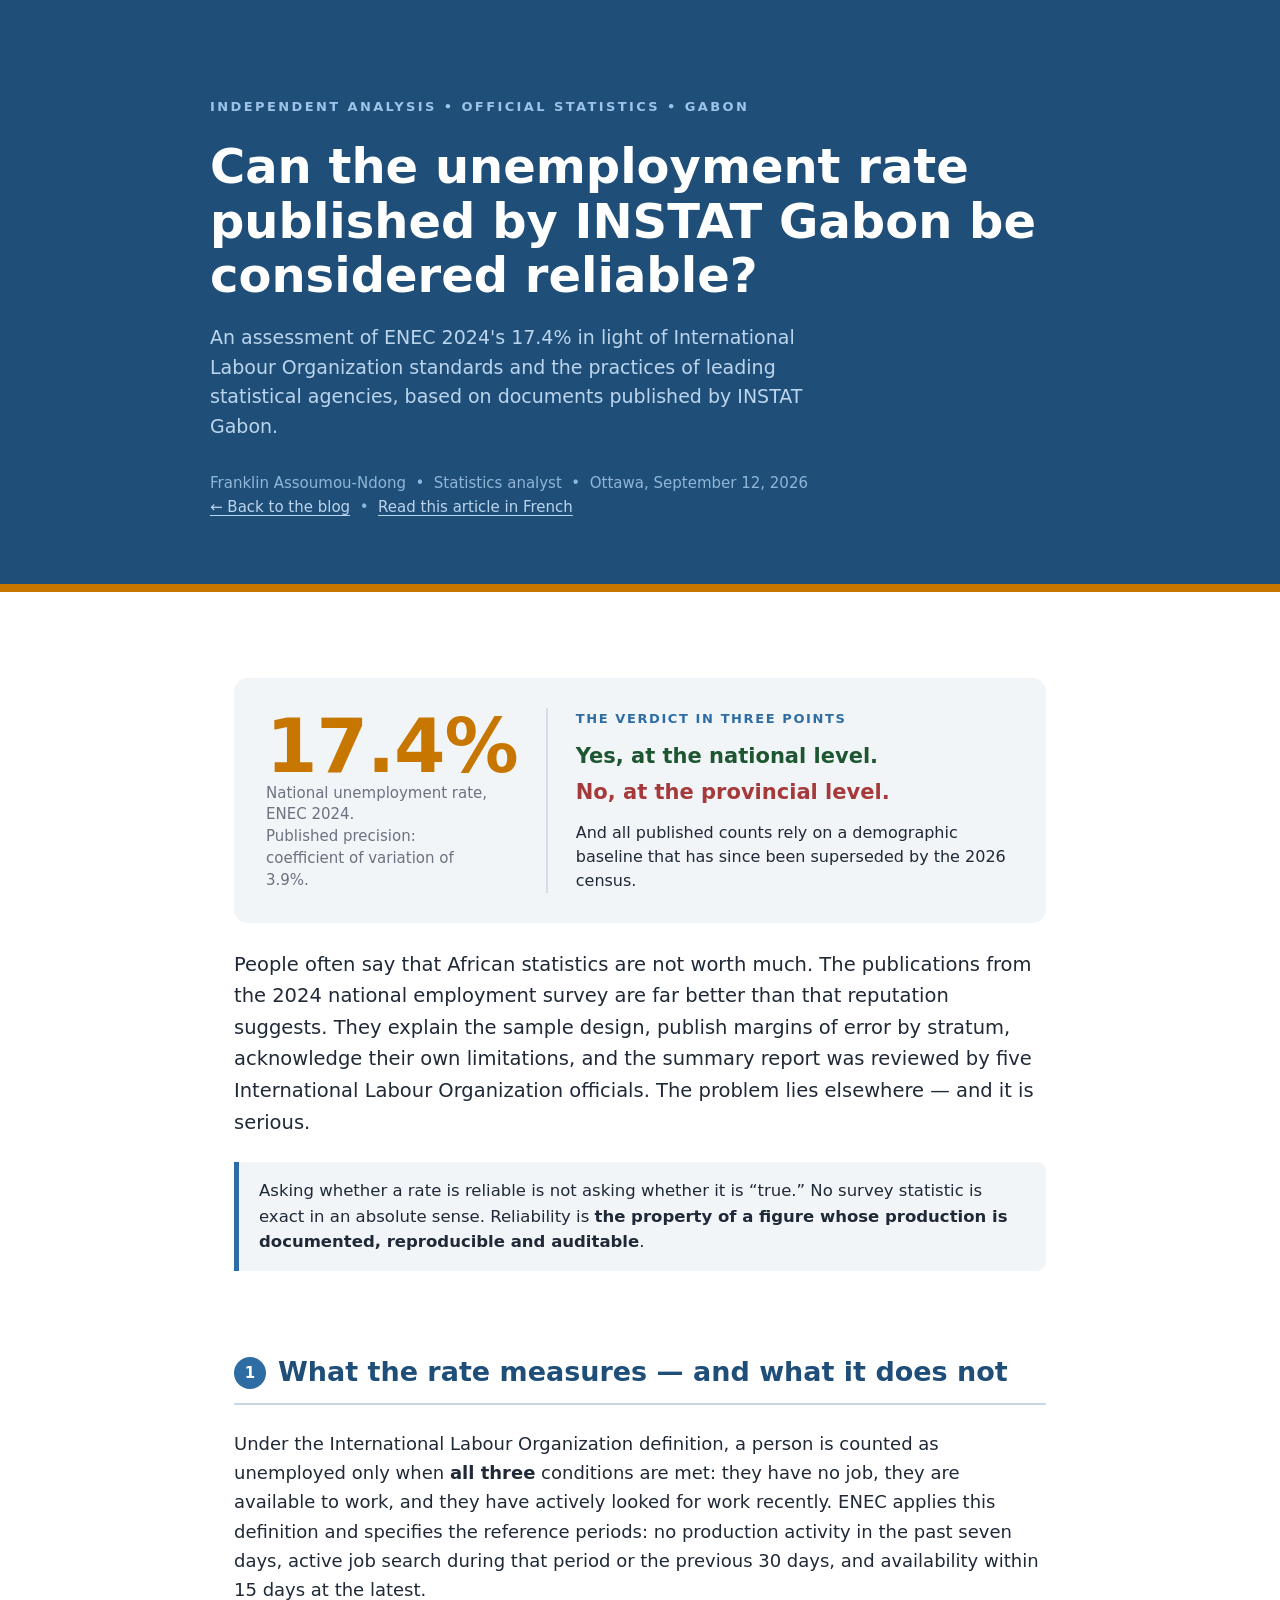
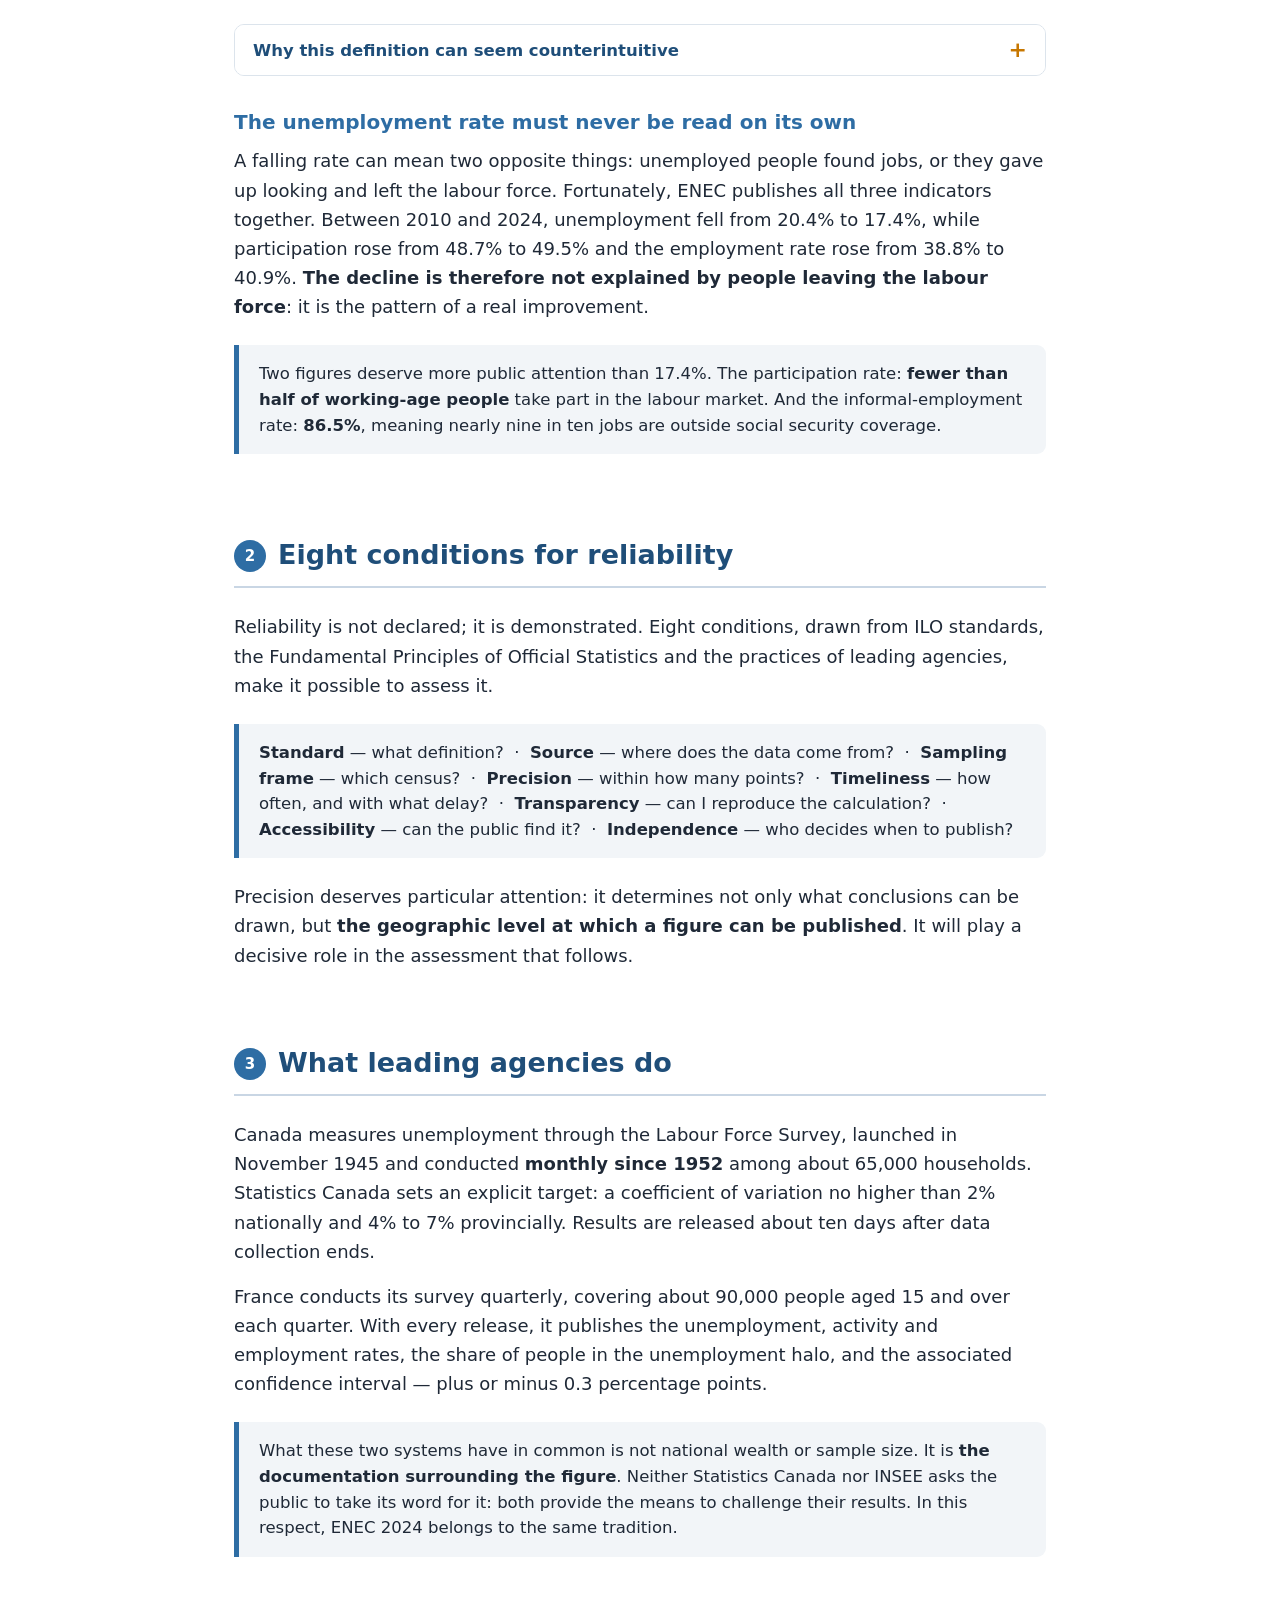
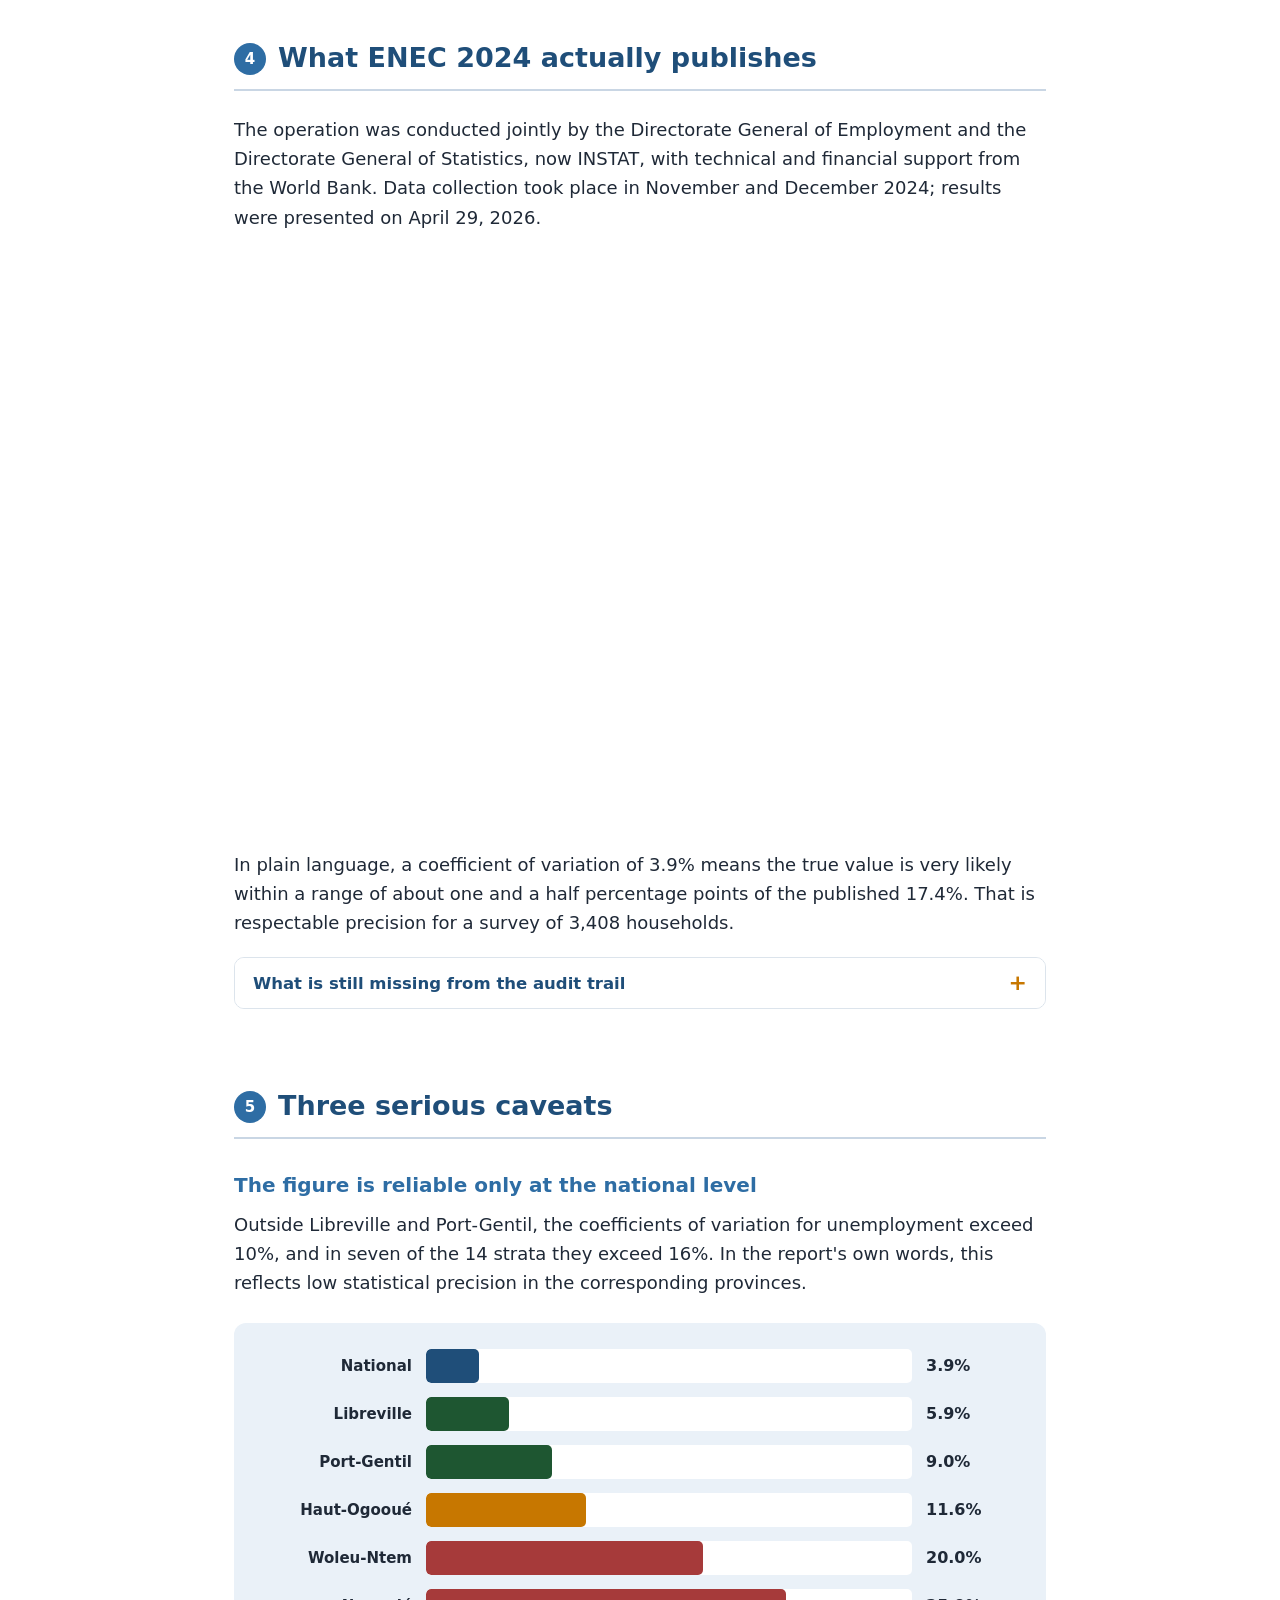
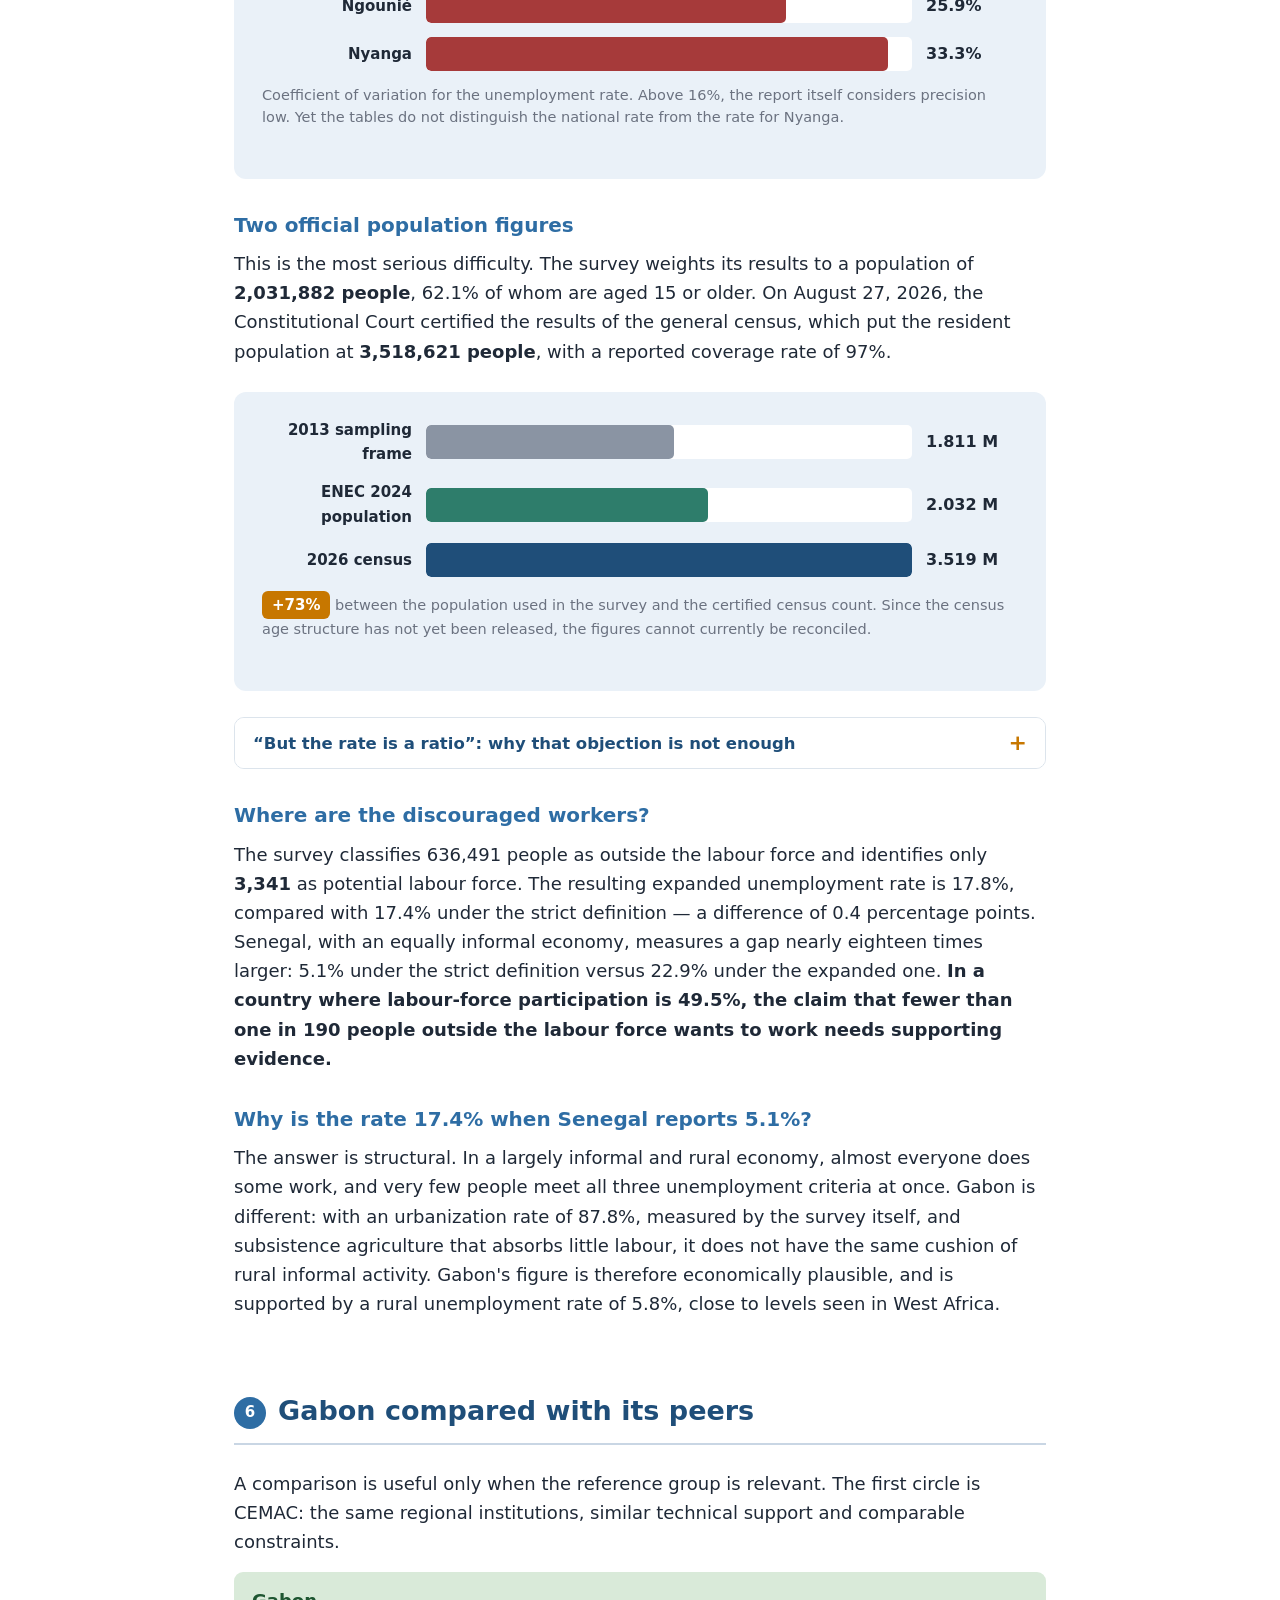
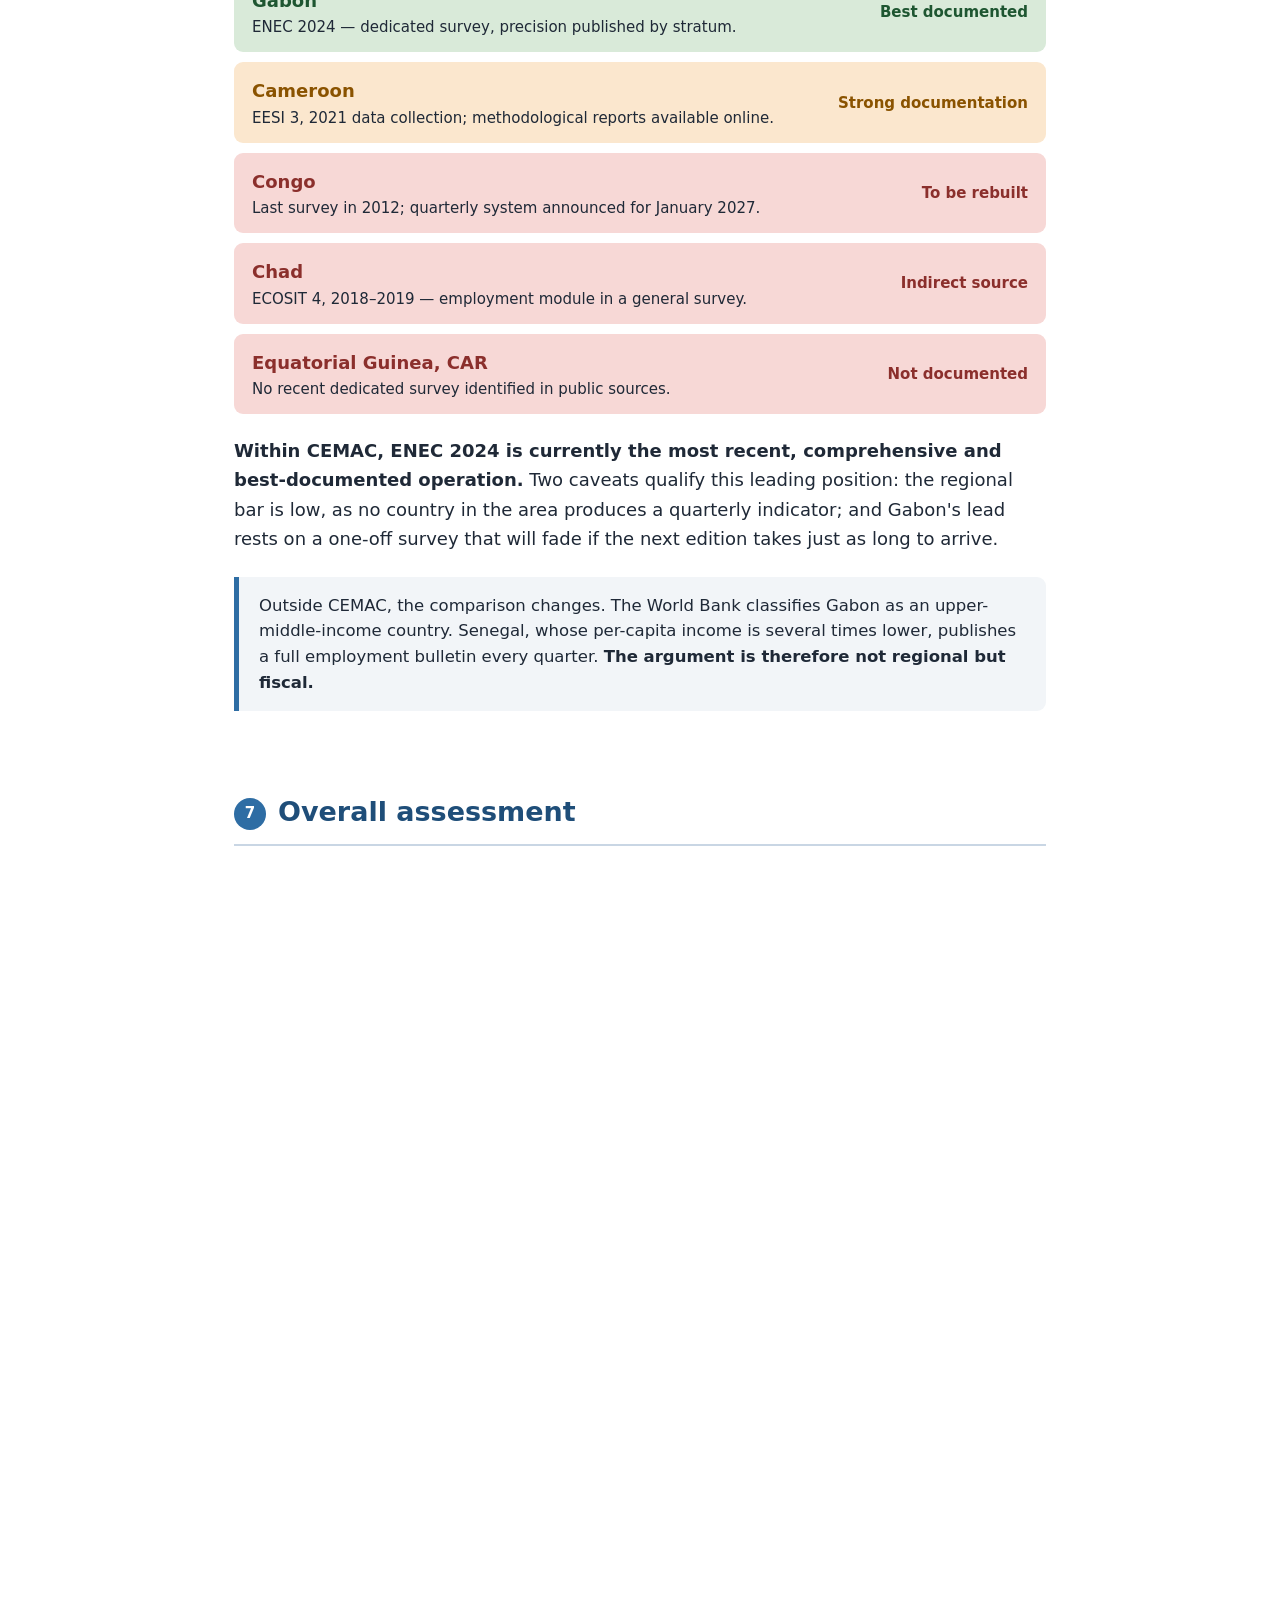
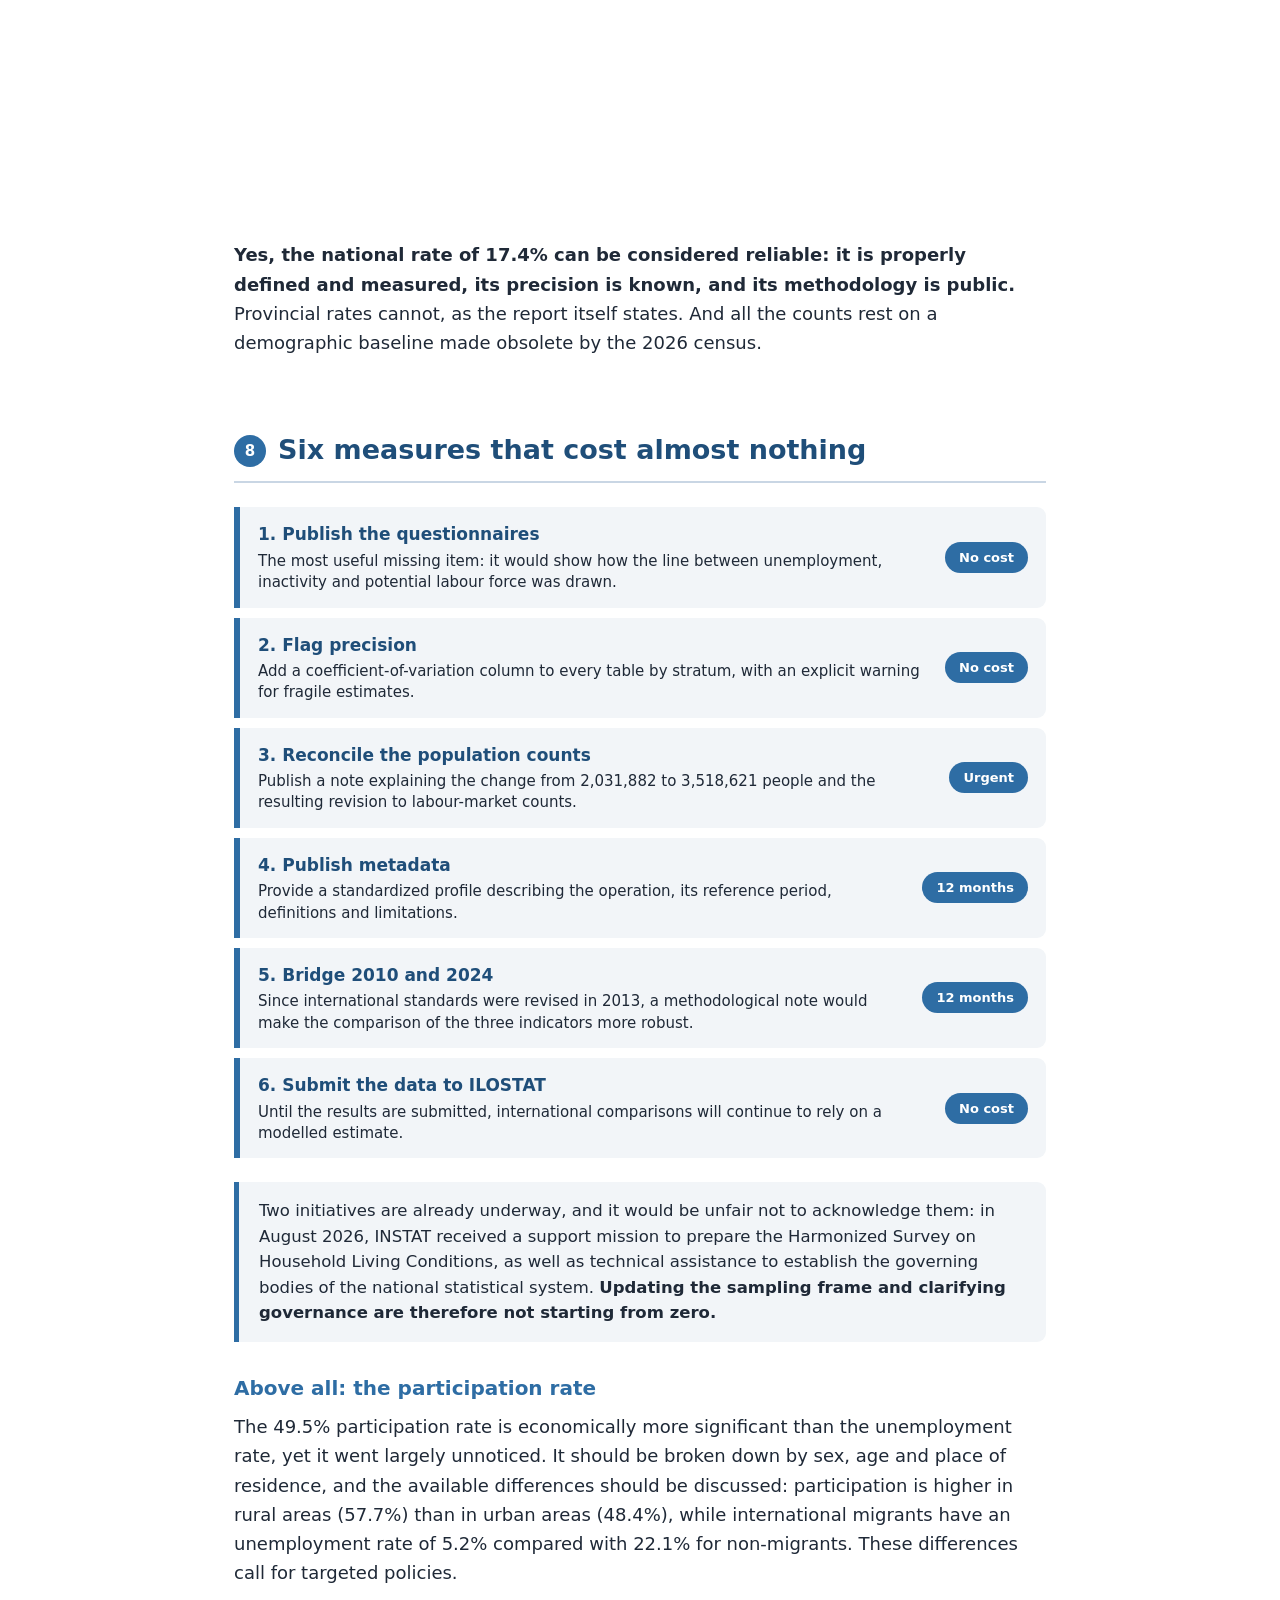
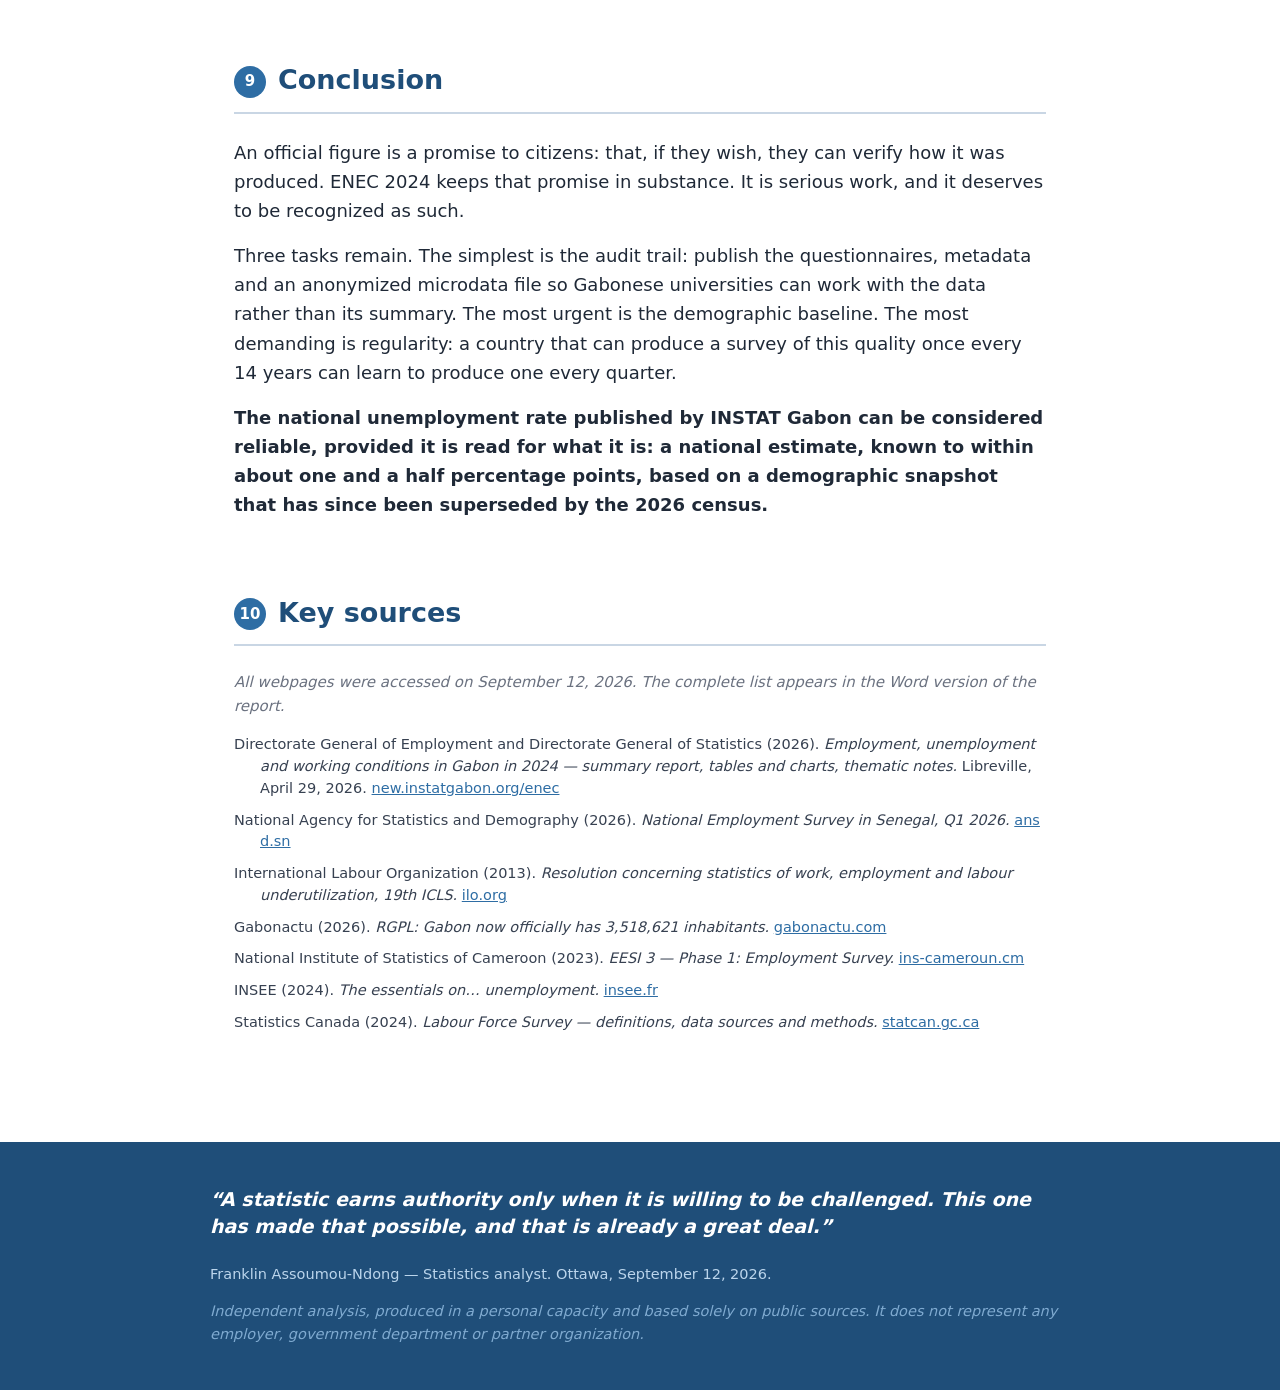
==== commit 461a3753: "Translate revised unemployment article Replace the previous English article with a full translation " ====
--- a/article-chomage-en.html
+++ b/article-chomage-en.html
@@ -1,173 +1,413 @@
-<!doctype html>
-<html lang="en-CA">
-  <head>
-    <meta charset="utf-8">
-    <meta name="viewport" content="width=device-width, initial-scale=1">
-    <meta name="theme-color" content="#f7f6f2">
-    <meta name="description" content="An analysis of the reliability of Gabon's official unemployment rate, based on the 2024 national employment survey.">
-    <title>Is Gabon’s unemployment rate published by INSTAT reliable? — Assoumou-Ndong's Blog</title>
-    <link rel="preconnect" href="https://fonts.googleapis.com">
-    <link rel="preconnect" href="https://fonts.gstatic.com" crossorigin>
-    <link href="https://fonts.googleapis.com/css2?family=DM+Sans:wght@400;500;600;700&family=Manrope:wght@400;500;600;700;800&family=Newsreader:opsz,wght@6..72,400;6..72,500;6..72,600&display=swap" rel="stylesheet">
-    <link rel="stylesheet" href="styles.css">
-    <script src="contact.js" defer></script>
-  </head>
-  <body>
-    <a class="skip-link" href="#article-content">Skip to content</a>
-    <header class="site-header">
-      <div class="header-inner">
-        <a class="wordmark" href="index.html?lang=en" aria-label="Assoumou-Ndong's Blog home">
-          <span class="wordmark-icon" aria-hidden="true">A<span>.</span></span>
-          <span class="wordmark-name">Assoumou-Ndong's Blog</span>
-        </a>
-        <a class="language-toggle" href="article-chomage.html" lang="fr-CA" aria-label="Lire cet article en français">FR</a>
-        <nav class="primary-nav article-nav" aria-label="Main navigation">
-          <a href="index.html?lang=en#latest">Latest</a>
-          <a href="index.html?lang=en#about">About</a>
-        </nav>
-        <a class="header-cta" href="index.html?lang=en">← Back to home</a>
-      </div>
-    </header>
-
-    <main id="article-content" class="longform">
-      <article>
-        <header class="longform-header">
-          <a class="back-link" href="index.html?lang=en#latest">← All stories</a>
-          <p class="eyebrow">Independent analysis <span aria-hidden="true">•</span> Official statistics <span aria-hidden="true">•</span> Gabon</p>
-          <h1>Is Gabon’s unemployment rate published by INSTAT reliable?</h1>
-          <p class="longform-deck">People often say that African statistics are not worth much. I read Gabon’s line by line — the publications from its 2024 national employment survey. They are far better than their reputation suggests, and the real problem lies elsewhere.</p>
-          <div class="longform-byline">
-            <span class="author-avatar">F</span>
-            <span>By <strong>Franklin Assoumou-Ndong</strong>, statistics analyst<small>Ottawa, September 12, 2026 · This analysis was produced in a personal capacity, based solely on public sources. It does not represent any employer or partner organization.</small></span>
-          </div>
-          <div class="longform-rule"></div>
-        </header>
-
-        <div class="longform-body">
-          <aside class="verdict" aria-label="The verdict in three points">
-            <p class="eyebrow">The verdict in three points</p>
-            <p><strong>Yes</strong>, at the national level.</p>
-            <p><strong>No</strong>, at the provincial level.</p>
-            <p>And all published counts — the number of unemployed people, the labour force and the working-age population — rely on a demographic baseline that has since been superseded by the 2026 census.</p>
-          </aside>
-
-          <h2>Why the question deserves a rigorous answer</h2>
-          <p>Three or four figures are enough to sum up a country’s economic health in the eyes of the world: growth, inflation, public debt and unemployment. They circulate in International Monetary Fund reports, sovereign ratings and investment briefs. They end up having real effects, regardless of their accuracy.</p>
-          <p>Unemployment holds a particular place in that list: it is the one that speaks directly to people’s lives. When a government says unemployment is falling, it is implicitly asking its citizens to believe it.</p>
-          <p>One distinction needs to be made. Asking whether a rate is reliable is not asking whether it is “true.” No survey statistic is exact in an absolute sense: it is an estimate with uncertainty, and a statistician’s job is precisely to measure and disclose that uncertainty. Reliability is <strong>the property of a figure whose production is documented, reproducible and auditable.</strong></p>
-
-          <h2>What the unemployment rate measures — and what it does not</h2>
-          <p>Under the International Labour Organization definition, a person is counted as unemployed only when <strong>all three</strong> conditions are met: they have no job, they are available to work, and they have actively looked for work recently. Gabon’s survey applies that definition and specifies its reference periods: no production activity in the past seven days, active job search during that period or the previous 30 days, and availability within 15 days at the latest.</p>
-          <p>Every working-age person is assigned to one category, and one category only.</p>
-          <p>Because all three conditions must be met, the indicator can seem counterintuitive. A university graduate in Libreville who has stopped looking because they have lost hope is <em>not</em> counted as unemployed: they are classified as inactive. A street vendor who works two hours a day is <em>not</em> unemployed either: they are employed.</p>
-
-          <h3>The unemployment rate must never be read on its own</h3>
-          <p>A falling rate can mean two opposite things: unemployed people found jobs, or they gave up looking and left the labour force. In the second case, conditions have worsened even as the figure improves.</p>
-          <p>Fortunately, Gabon’s survey publishes all three indicators together, and reading them jointly is reassuring. Between 2010 and 2024, unemployment fell from 20.4% to 17.4%, while labour-force participation rose from 48.7% to 49.5% and the employment rate rose from 38.8% to 40.9%. <strong>The decline in unemployment is therefore not explained by people leaving the labour force</strong>: participation and employment rose at the same time. That is the pattern of a real improvement.</p>
-          <p>Two figures deserve more public attention than 17.4%. The first is the participation rate: <strong>fewer than half of working-age people take part in the labour market</strong>. The second is the informal-employment rate, at <strong>86.5%</strong>: nearly nine in ten jobs are not covered by social security.</p>
-
-          <h2>What the survey actually publishes</h2>
-          <p>The operation was conducted jointly by the Directorate General of Employment and the Directorate General of Statistics, now INSTAT, with technical and financial support from the World Bank. Data collection took place in November and December 2024; the results were presented on April 29, 2026.</p>
-          <div class="table-scroll">
-            <table>
-              <thead><tr><th>Element</th><th>What the document contains</th></tr></thead>
-              <tbody>
-                <tr><th>Definition</th><td>Strict ILO standard, with the precise reference periods stated</td></tr>
-                <tr><th>Conceptual framework</th><td>19th ICLS, including all four labour-underutilization indicators, LU1 to LU4</td></tr>
-                <tr><th>Sample design</th><td>22 strata, 176 enumeration areas, two-stage sampling, 3,520 households selected, 3,408 retained, 96.8% response rate</td></tr>
-                <tr><th>Precision</th><td>Coefficients of variation calculated and published by stratum for four indicators</td></tr>
-                <tr><th>Limitations</th><td>The report itself states that provincial unemployment rates have low precision</td></tr>
-                <tr><th>Review</th><td>Review committee of five International Labour Organization officials in Geneva, Abidjan and Dakar</td></tr>
-              </tbody>
-            </table>
-          </div>
-          <p>This last point deserves emphasis. At the national level, the coefficients of variation are 1.2% for participation, 1.5% for employment and 3.9% for unemployment. In plain language, a 3.9% coefficient means the true value is very likely within about one and a half percentage points of the published 17.4%. That is respectable precision for a survey of 3,408 households.</p>
-
-          <h2>First caveat: the figure is reliable only nationally</h2>
-          <p>The survey does more than publish its precision: it draws conclusions from it and says so. Outside Libreville and Port-Gentil, coefficients of variation for unemployment exceed 10%, and in seven of the 14 strata they exceed 16%. In the report’s own words, this indicates low statistical precision for the corresponding provincial rates. Few statistical agencies say this about their own work.</p>
-          <p>Above 16%, the report itself considers precision low.</p>
-          <p>Yet the practical consequence is not flagged in the tables. The presentation does not distinguish the national rate of 17.4% from the Nyanga rate, whose estimate has a 33.3% coefficient of variation. <strong>A provincial rate this imprecise cannot be used to rank provinces, track change or target an employment program.</strong> The warning exists, but it is buried in a methodological subsection few readers will reach.</p>
-
-          <h2>Second caveat: two official population figures</h2>
-          <p>This is the most serious difficulty. The survey’s summary table begins with a decisive figure: its estimated population is <strong>2,031,882</strong>, of whom 62.1% are aged 15 and over, with an urbanization rate of 87.8%. That age structure is entirely plausible.</p>
-          <p>On August 27, 2026, following field checks, the Constitutional Court certified the general census results, putting the resident population at <strong>3,518,621</strong>. The census was conducted entirely digitally, with geolocation, and a national coverage rate of 97% was reported.</p>
-          <p>The survey weights its results to a population of 2.03 million; the census certified in August counts 3.52 million.</p>
-          <p>The gap is nearly 1.49 million people. A formal reconciliation is not yet possible: the census age structure has not been released, nor have the departmental breakdown or methodology needed to reconstruct how collected data became the certified total.</p>
-          <p>An informed reader may object that unemployment is a ratio and a change in population scale does not mechanically affect it. That is true of the rate. It is not true of the counts: if the actual population is close to 3.5 million, <strong>the number of unemployed people is not 108,733 but substantially higher, and every numerical target in public policy built on those counts needs to be revisited.</strong></p>
-
-          <h2>Third caveat: where are the discouraged workers?</h2>
-          <p>The survey classifies 636,491 people as outside the labour force and counts just <strong>3,341</strong> as potential labour force — people without work who do not meet every unemployment criterion but would nevertheless like to work.</p>
-          <p>This result deserves scrutiny. It implies a broad unemployment rate of 17.8%, compared with 17.4% under the strict definition, a gap of just 0.4 percentage points. Senegal, with an economy also marked by informality, records a gap of nearly 18 points between its two definitions: 5.1% under the strict definition versus 22.9% under the broad one. Gabon’s labour market may genuinely be different; it is also possible that the questions on availability and desire for work were applied narrowly. <strong>In a country where labour-force participation is 49.5%, the claim that fewer than one in 190 inactive people wants to work calls for supporting evidence.</strong></p>
-
-          <h2>Why 17.4% when Senegal reports 5.1%?</h2>
-          <p>The question comes up often, and the answer is structural. Under the strict ILO definition, Senegal reports 5.1% and Côte d’Ivoire 2.3%. These very low rates do not mean full employment: in largely informal, rural economies, almost everyone does some work, and very few people meet all three unemployment criteria at once.</p>
-          <p>The definition used, as much as the structure of the labour market, explains the difference between the figures.</p>
-          <p>Gabon is different. With an urbanization rate of 87.8%, measured by the survey itself, and little subsistence agriculture to absorb labour, the country lacks the cushion of rural informal activity that mechanically pushes down strict unemployment elsewhere. Gabon’s figure is therefore economically coherent — and is supported by a rural unemployment rate of 5.8%, close to West African levels.</p>
-
-          <h2>Gabon compared with its CEMAC peers</h2>
-          <p>A comparison is only useful when the reference group makes sense. The first circle is CEMAC: shared regional institutions, similar technical support and comparable constraints.</p>
-          <div class="table-scroll">
-            <table>
-              <thead><tr><th>Country</th><th>Latest operation covering employment</th><th>Status</th></tr></thead>
-              <tbody>
-                <tr><th>Gabon</th><td>ENEC 2024 — dedicated survey, precision published by stratum</td><td>Best documented</td></tr>
-                <tr><th>Cameroon</th><td>EESI 3, 2021 collection — methodological reports online</td><td>Solid documentation</td></tr>
-                <tr><th>Congo</th><td>Last survey in 2012; quarterly system announced for January 2027</td><td>To be rebuilt</td></tr>
-                <tr><th>Chad</th><td>ECOSIT 4, 2018–2019 — employment module in a general survey</td><td>Indirect source</td></tr>
-                <tr><th>Equatorial Guinea, Central African Republic</th><td>No recent dedicated survey identified in public sources</td><td>Not documented</td></tr>
-              </tbody>
-            </table>
-          </div>
-          <p>The finding favours Gabon: <strong>within CEMAC, its 2024 survey is currently the most recent, comprehensive and well-documented operation</strong>, and Gabon is the only country in the region to have published coefficients of variation by stratum in 2026.</p>
-          <p>Two caveats qualify this leading position. The regional bar is low: no CEMAC country currently produces a quarterly labour-market indicator. And Gabon’s lead rests on a one-off survey; it will disappear if the next edition takes as long to arrive as this one did.</p>
-          <p>Outside CEMAC, the comparison changes. The World Bank classifies Gabon as an upper-middle-income country. Senegal, whose per-capita income is several times lower, publishes a full employment bulletin every quarter. <strong>The argument is therefore not regional but fiscal</strong>: the constraint preventing Gabon from doing the same is one of organization and prioritization, not funding.</p>
-
-          <h2>Six measures that cost almost nothing</h2>
-          <ol>
-            <li><strong>Publish both questionnaires.</strong> This is the most useful missing piece: it would let readers verify how the line between unemployment, inactivity and potential labour force was drawn.</li>
-            <li><strong>Flag precision in the tables.</strong> Add a coefficient-of-variation column or a quality symbol, and an explicit warning beside fragile estimates.</li>
-            <li><strong>Reconcile the two population figures.</strong> Publish a note explaining the change from 2,031,882 to 3,518,621 people and the resulting revision to counts.</li>
-            <li><strong>Publish standardized metadata</strong> describing the operation, its definitions and its limitations.</li>
-            <li><strong>Bridge 2010 and 2024.</strong> International standards changed in 2013 between the two surveys; a methodological note would make the comparison more robust.</li>
-            <li><strong>Submit the results to ILOSTAT.</strong> Until they are, international comparisons for Gabon will continue to rely on a modelled estimate rather than a national measurement.</li>
-          </ol>
-          <p>Two initiatives are already underway, and it would be unfair not to acknowledge them: in August 2026, INSTAT received a support mission to prepare the Harmonized Survey on Household Living Conditions and technical assistance to establish the governing bodies of the national statistical system. <strong>Updating the sampling frame and clarifying statistical governance are not starting from zero.</strong></p>
-
-          <h2>Conclusion</h2>
-          <p>An official figure is a promise to citizens: that if they wish, they can verify how it was produced. The 2024 survey keeps that promise in substance. It explains its sample design, publishes coefficients of variation by stratum, states its own limitations, uses the current international conceptual framework and submitted its report for review by the International Labour Organization. This is serious work, and it deserves recognition.</p>
-          <p>Three tasks remain. The simplest is the audit trail: publish the questionnaires, metadata and an anonymized microdata file so Gabonese universities can work with the data instead of its summary. The most urgent is the demographic baseline. The most demanding is regularity: a country that can produce a survey of this quality once every 14 years can learn to produce one every quarter.</p>
-          <blockquote>“A statistic earns authority only when it is willing to be challenged. This one has made that possible, and that is already a great deal.”</blockquote>
-
-          <section class="article-sources" aria-labelledby="sources-title">
-            <h2 id="sources-title">Download the full report</h2>
-            <p>Nineteen pages, five figures, seven tables and 29 references with access dates: <a href="https://drive.google.com/file/d/1PQE8QEuQMrNuRwGH_sDGL1WvGpYY3PRj/view?usp=sharing" target="_blank" rel="noopener noreferrer">download the report</a>.</p>
-            <h2>Key sources</h2>
-            <p>All web pages were accessed on September 12, 2026. The complete list appears in the report.</p>
-            <ul>
-              <li>Directorate General of Employment and Directorate General of Statistics (2026). <em>Employment, unemployment and working conditions in Gabon in 2024 — summary report, tables and charts, thematic notes.</em> Libreville, April 29, 2026. <a href="https://new.instatgabon.org/enec" target="_blank" rel="noopener noreferrer">new.instatgabon.org/enec</a>.</li>
-              <li>National Agency for Statistics and Demography (2026). <em>National Employment Survey in Senegal, first quarter 2026.</em> <a href="https://www.ansd.sn/Indicateur/enquete-emploi" target="_blank" rel="noopener noreferrer">ansd.sn</a>.</li>
-              <li>International Labour Organization (2013). <em>Resolution concerning statistics of work, employment and labour underutilization, 19th ICLS.</em> <a href="https://www.ilo.org/fr/media/209356/download" target="_blank" rel="noopener noreferrer">ilo.org</a>.</li>
-              <li>Gabonactu (2026). <em>RGPL: Gabon now officially has 3,518,621 inhabitants.</em> <a href="https://gabonactu.com/blog/2026/08/27/rgpl-le-gabon-compte-desormais-officiellement-3-518-621-habitants/" target="_blank" rel="noopener noreferrer">gabonactu.com</a>.</li>
-              <li>Gabonreview (2026). <em>RGPL 2026: 3.5 million inhabitants, the demographic leap that calls for explanation.</em> <a href="https://www.gabonreview.com/rgpl-2026-35-millions-dhabitants-le-grand-bond-demographique-qui-demande-des-explications/" target="_blank" rel="noopener noreferrer">gabonreview.com</a>.</li>
-              <li>National Institute of Statistics of Cameroon (2023). <em>EESI 3 — Phase 1: Employment Survey, main report.</em> <a href="https://ins-cameroun.cm/statistique/eesi3-phase-1-enquete-sur-lemploi-rapport-principal/" target="_blank" rel="noopener noreferrer">ins-cameroun.cm</a>.</li>
-              <li>INSEE (2024). <em>The essentials on… unemployment.</em> <a href="https://www.insee.fr/fr/statistiques/4805248" target="_blank" rel="noopener noreferrer">insee.fr</a>.</li>
-              <li>Statistics Canada (2024). <em>Labour Force Survey — definitions, data sources and methods.</em> <a href="https://www23.statcan.gc.ca/imdb/p2SV_f.pl?Function=getSurvey&amp;SDDS=3701" target="_blank" rel="noopener noreferrer">statcan.gc.ca</a>.</li>
-            </ul>
-          </section>
-
-          <p class="article-disclaimer">Franklin Assoumou-Ndong is a statistics analyst. This analysis was produced in a personal capacity and is based solely on public sources. It does not represent any employer, government department or partner organization. It questions neither the competence nor the good faith of the officials who produced ENEC 2024: it concerns an indicator and its documentation, not the people behind it.</p>
-          <p class="original-link"><a href="https://franklinstuff.blogspot.com/2026/09/taux-de-chomage-instat-gabon-fiable.html" target="_blank" rel="noopener noreferrer">Read the original French publication on Franklin’s Stuff ↗</a></p>
-        </div>
-      </article>
-    </main>
-
-    <footer class="site-footer">
-      <div class="footer-inner section-wrap">
-        <a class="wordmark footer-wordmark" href="index.html?lang=en" aria-label="Assoumou-Ndong's Blog home"><span class="wordmark-icon">A<span>.</span></span><span class="wordmark-name">Assoumou-Ndong's Blog</span></a>
-        <span class="footer-note">Independent ideas, clearly considered.</span>
-        <div class="footer-links"><a href="index.html?lang=en#about">About</a><a href="#contact" data-contact-link>Contact</a><a href="index.html?lang=en#newsletter">Newsletter</a></div>
-        <span class="copyright">© 2026 Assoumou-Ndong's Blog</span>
-      </div>
-    </footer>
-  </body>
-</html>
+<!DOCTYPE html>
+<html lang="en-CA">
+<head>
+<meta charset="utf-8">
+<meta name="viewport" content="width=device-width, initial-scale=1">
+<title>Is Gabon's Unemployment Rate Published by INSTAT Gabon Reliable? — Assoumou-Ndong's Blog</title>
+<style>
+:root{
+  --bleu:#1F4E79; --bleu-c:#2E6DA4; --bleu-pale:#EAF1F8;
+  --teal:#2E7D6B; --ambre:#C77700; --rouge:#A63A3A;
+  --gris:#6B7280; --gris-pale:#F2F5F8; --noir:#1F2937;
+  --vert-p:#D9EAD9; --vert-t:#1E5631;
+  --ambr-p:#FBE7CE; --ambr-t:#8A5300;
+  --roug-p:#F7D8D6; --roug-t:#8B2F2C;
+  --max:860px;
+}
+*{box-sizing:border-box}
+html{scroll-behavior:smooth}
+body{
+  margin:0; background:#fff; color:var(--noir);
+  font-family:Calibri,Carlito,"Segoe UI",system-ui,sans-serif;
+  font-size:18px; line-height:1.62; -webkit-font-smoothing:antialiased;
+}
+#progress{position:fixed;top:0;left:0;height:4px;width:0;background:var(--ambre);z-index:100;transition:width .1s linear}
+
+/* ---------- nav ---------- */
+nav{position:fixed;top:0;left:0;right:0;background:rgba(255,255,255,.94);
+  backdrop-filter:blur(8px);border-bottom:1px solid #E2E8F0;z-index:90;
+  transform:translateY(-110%);transition:transform .3s ease}
+nav.on{transform:translateY(0)}
+nav .in{max-width:var(--max);margin:0 auto;padding:10px 24px;display:flex;gap:18px;
+  align-items:center;overflow-x:auto;white-space:nowrap}
+nav a{color:var(--gris);text-decoration:none;font-size:14px;font-weight:600;letter-spacing:.2px}
+nav a:hover{color:var(--bleu-c)}
+nav .brand{color:var(--bleu);font-weight:700;font-size:14px;margin-right:auto}
+
+/* ---------- hero ---------- */
+header{background:var(--bleu);color:#fff;padding:96px 24px 64px;border-bottom:8px solid var(--ambre)}
+header .in{max-width:var(--max);margin:0 auto}
+.kicker{font-size:13px;letter-spacing:2.4px;font-weight:700;color:#9CC3E8;margin-bottom:22px}
+header h1{font-size:clamp(30px,5.2vw,48px);line-height:1.14;margin:0 0 20px;font-weight:700}
+header p.sub{font-size:19px;color:#BBD5EC;margin:0 0 30px;max-width:640px;line-height:1.55}
+header .meta{font-size:15px;color:#8FB6D8}
+header .meta a{color:#BBD5EC;text-decoration:underline;text-underline-offset:3px}
+header .meta a:hover{color:#fff}
+
+/* ---------- layout ---------- */
+main{max-width:var(--max);margin:0 auto;padding:0 24px 90px}
+section{padding:52px 0 8px;scroll-margin-top:64px}
+h2{font-size:27px;color:var(--bleu);margin:0 0 6px;font-weight:700;line-height:1.25}
+h2 .n{display:inline-flex;align-items:center;justify-content:center;width:32px;height:32px;
+  border-radius:50%;background:var(--bleu-c);color:#fff;font-size:15px;margin-right:12px;vertical-align:3px}
+h3{font-size:20px;color:var(--bleu-c);margin:30px 0 8px;font-weight:700}
+.rule{height:2px;background:#C9D6E4;margin:14px 0 24px}
+p{margin:0 0 16px}
+.lead{font-size:19.5px}
+strong{font-weight:700}
+em{font-style:italic}
+
+/* ---------- chiffre ---------- */
+.hero-num{display:flex;flex-wrap:wrap;gap:28px;align-items:center;background:var(--gris-pale);
+  border-radius:14px;padding:30px 32px;margin:34px 0 10px}
+.hero-num .big{font-size:74px;font-weight:700;color:var(--ambre);line-height:1;letter-spacing:-1px}
+.hero-num .cap{font-size:15px;color:var(--gris);max-width:230px;line-height:1.45}
+.hero-num .verdict{flex:1;min-width:270px;border-left:2px solid #D5DDE6;padding-left:28px}
+.hero-num .verdict .lbl{font-size:13px;letter-spacing:1.6px;font-weight:700;color:var(--bleu-c);margin-bottom:10px}
+.hero-num .verdict .l1{font-size:21px;font-weight:700;margin-bottom:2px}
+.hero-num .verdict .l2{font-size:21px;font-weight:700;color:var(--rouge);margin-bottom:12px}
+.hero-num .verdict .l3{font-size:16px;color:var(--noir);line-height:1.5}
+
+/* ---------- timeline ---------- */
+.tl{display:grid;grid-template-columns:repeat(4,1fr);gap:0;margin:30px 0 10px;position:relative}
+.tl::before{content:"";position:absolute;top:38px;left:8%;right:8%;height:3px;background:#C9D6E4}
+.tl .st{text-align:center;padding:0 8px;position:relative}
+.tl .dot{width:22px;height:22px;border-radius:50%;margin:26px auto 14px;border:4px solid #fff;
+  position:relative;z-index:2;transform:scale(0);transition:transform .45s cubic-bezier(.34,1.56,.64,1)}
+.on .tl .dot{transform:scale(1)}
+.tl .st:nth-child(1) .dot{background:var(--bleu-c);transition-delay:.05s}
+.tl .st:nth-child(2) .dot{background:var(--teal);transition-delay:.20s}
+.tl .st:nth-child(3) .dot{background:var(--ambre);transition-delay:.35s}
+.tl .st:nth-child(4) .dot{background:var(--rouge);transition-delay:.50s}
+.tl .d{font-size:14px;font-weight:700;margin-bottom:0}
+.tl .st:nth-child(1) .d{color:var(--bleu-c)} .tl .st:nth-child(2) .d{color:var(--teal)}
+.tl .st:nth-child(3) .d{color:var(--ambre)} .tl .st:nth-child(4) .d{color:var(--rouge)}
+.tl .t{font-size:14px;color:var(--noir);line-height:1.42}
+
+/* ---------- grille verdicts ---------- */
+.crit{border-radius:9px;padding:14px 18px;margin-bottom:9px;display:flex;gap:16px;
+  align-items:center;opacity:0;transform:translateY(10px);transition:all .4s ease}
+.on .crit{opacity:1;transform:none}
+.crit .txt{flex:1;min-width:0}
+.crit .nm{font-weight:700;font-size:17px;margin-bottom:1px}
+.crit .de{font-size:15px;line-height:1.42}
+.crit .tag{font-size:13px;font-weight:700;color:#fff;border-radius:16px;padding:5px 14px;white-space:nowrap}
+.ok{background:var(--vert-p)} .ok .nm{color:var(--vert-t)} .ok .tag{background:var(--vert-t)}
+.pa{background:var(--ambr-p)} .pa .nm{color:var(--ambr-t)} .pa .tag{background:var(--ambr-t)}
+.no{background:var(--roug-p)} .no .nm{color:var(--roug-t)} .no .tag{background:var(--roug-t)}
+
+/* ---------- barres ---------- */
+.chart{background:var(--bleu-pale);border-radius:12px;padding:26px 28px;margin:26px 0}
+.chart .row{display:flex;align-items:center;gap:14px;margin-bottom:14px}
+.chart .lab{width:150px;font-size:15px;font-weight:700;text-align:right;flex-shrink:0}
+.chart .track{flex:1;background:#fff;border-radius:5px;height:34px;overflow:hidden}
+.chart .fill{height:100%;width:0;border-radius:5px;transition:width 1.1s cubic-bezier(.22,.9,.3,1)}
+.chart .val{width:92px;font-size:16px;font-weight:700;flex-shrink:0}
+.chart .note{font-size:14.5px;color:var(--gris);margin-top:12px;line-height:1.5}
+.badge94{display:inline-block;background:var(--ambre);color:#fff;font-weight:700;
+  border-radius:6px;padding:3px 10px;font-size:15px}
+
+/* ---------- comparaison ---------- */
+.pair{border-radius:9px;padding:14px 18px;margin-bottom:10px;display:flex;gap:16px;align-items:center;flex-wrap:wrap}
+.pair .p1{flex:1;min-width:240px}
+.pair .pn{font-weight:700;font-size:18px;margin-bottom:2px}
+.pair .pd{font-size:15px;line-height:1.42}
+.pair .pv{font-weight:700;font-size:15px}
+
+/* ---------- encadrés ---------- */
+.note{border-left:5px solid var(--bleu-c);background:var(--gris-pale);border-radius:0 9px 9px 0;
+  padding:16px 20px;margin:24px 0;font-size:16.5px;line-height:1.55}
+.good{border-left-color:var(--vert-t);background:var(--vert-p)}
+.good b{color:var(--vert-t)}
+
+/* ---------- recommandations ---------- */
+.rec{background:var(--gris-pale);border-left:6px solid var(--bleu-c);border-radius:0 9px 9px 0;
+  padding:14px 18px;margin-bottom:10px;display:flex;gap:16px;align-items:center;flex-wrap:wrap}
+.rec .r1{flex:1;min-width:260px}
+.rec .rt{font-weight:700;color:var(--bleu);font-size:17px;margin-bottom:2px}
+.rec .rd{font-size:15px;line-height:1.42}
+.rec .rh{background:var(--bleu-c);color:#fff;border-radius:16px;padding:5px 14px;font-size:13px;font-weight:700;white-space:nowrap}
+
+/* ---------- toggle définitions ---------- */
+.tog{border:1px solid #DCE4EC;border-radius:10px;margin:20px 0;overflow:hidden}
+.tog button{width:100%;text-align:left;background:#fff;border:0;padding:14px 18px;
+  font-family:inherit;font-size:16.5px;font-weight:700;color:var(--bleu);cursor:pointer;
+  display:flex;justify-content:space-between;align-items:center;gap:12px}
+.tog button:hover{background:var(--gris-pale)}
+.tog .sign{color:var(--ambre);font-size:22px;line-height:1}
+.tog .body{display:none;padding:0 18px 16px;font-size:16px;line-height:1.55;color:var(--noir)}
+.tog.open .body{display:block}
+
+/* ---------- refs ---------- */
+.refs{font-size:14.5px;line-height:1.5;color:#374151}
+.refs p{margin:0 0 10px;padding-left:26px;text-indent:-26px}
+.refs a{color:var(--bleu-c);word-break:break-all}
+
+footer{background:var(--bleu);color:#BBD5EC;padding:44px 24px;font-size:14.5px;line-height:1.6}
+footer .in{max-width:var(--max);margin:0 auto}
+footer .q{color:#fff;font-size:19px;font-style:italic;font-weight:700;margin-bottom:22px;line-height:1.45}
+@media(max-width:640px){
+  .tl{grid-template-columns:1fr 1fr;row-gap:22px}
+  .tl::before{display:none}
+  .chart .lab{width:100%;text-align:left}
+  .chart .row{flex-wrap:wrap}
+}
+</style>
+</head>
+<body>
+<div id="progress"></div>
+
+<nav id="nav"><div class="in">
+  <a class="brand" href="index.html?lang=en">Assoumou-Ndong's Blog</a>
+  <a href="article-chomage.html" lang="fr-CA">Français</a>
+  <a href="#definition">Definition</a>
+  <a href="#fiabilite">Reliability</a>
+  <a href="#agences">Agencies</a>
+  <a href="#enec">ENEC 2024</a>
+  <a href="#reserves">Caveats</a>
+  <a href="#cemac">CEMAC</a>
+  <a href="#verdict">Assessment</a>
+  <a href="#reco">Recommendations</a>
+</div></nav>
+
+<header><div class="in">
+  <div class="kicker">INDEPENDENT ANALYSIS • OFFICIAL STATISTICS • GABON</div>
+  <h1>Can the unemployment rate published by INSTAT Gabon be considered reliable?</h1>
+  <p class="sub">An assessment of ENEC 2024's 17.4% in light of International Labour Organization standards and the practices of leading statistical agencies, based on documents published by INSTAT Gabon.</p>
+  <div class="meta">Franklin Assoumou-Ndong &nbsp;•&nbsp; Statistics analyst &nbsp;•&nbsp; Ottawa, September 12, 2026<br><a href="index.html?lang=en#latest">← Back to the blog</a> &nbsp;•&nbsp; <a href="article-chomage.html" lang="fr-CA">Read this article in French</a></div>
+</div></header>
+
+<main>
+
+<section id="chiffre">
+  <div class="hero-num reveal">
+    <div>
+      <div class="big" data-count="17,4 %">0</div>
+      <div class="cap">National unemployment rate, ENEC 2024.<br>Published precision: coefficient of variation of 3.9%.</div>
+    </div>
+    <div class="verdict">
+      <div class="lbl">THE VERDICT IN THREE POINTS</div>
+      <div class="l1" style="color:var(--vert-t)">Yes, at the national level.</div>
+      <div class="l2">No, at the provincial level.</div>
+      <div class="l3">And all published counts rely on a demographic baseline that has since been superseded by the 2026 census.</div>
+    </div>
+  </div>
+  <p class="lead" style="margin-top:26px">People often say that African statistics are not worth much. The publications from the 2024 national employment survey are far better than that reputation suggests. They explain the sample design, publish margins of error by stratum, acknowledge their own limitations, and the summary report was reviewed by five International Labour Organization officials. The problem lies elsewhere — and it is serious.</p>
+  <div class="note">Asking whether a rate is reliable is not asking whether it is “true.” No survey statistic is exact in an absolute sense. Reliability is <b>the property of a figure whose production is documented, reproducible and auditable</b>.</div>
+</section>
+
+<section id="definition">
+  <h2><span class="n">1</span>What the rate measures — and what it does not</h2>
+  <div class="rule"></div>
+  <p>Under the International Labour Organization definition, a person is counted as unemployed only when <strong>all three</strong> conditions are met: they have no job, they are available to work, and they have actively looked for work recently. ENEC applies this definition and specifies the reference periods: no production activity in the past seven days, active job search during that period or the previous 30 days, and availability within 15 days at the latest.</p>
+
+  <div class="tog"><button>Why this definition can seem counterintuitive <span class="sign">+</span></button>
+    <div class="body">A university graduate in Libreville who has stopped looking because they have lost hope is <em>not</em> counted as unemployed: they are classified as inactive. A street vendor who works two hours a day is <em>not</em> unemployed either: they are employed. The lived reality of underemployment is therefore largely missed by this indicator. That is not a measurement flaw; it is a limitation of the definition.</div></div>
+
+  <h3>The unemployment rate must never be read on its own</h3>
+  <p>A falling rate can mean two opposite things: unemployed people found jobs, or they gave up looking and left the labour force. Fortunately, ENEC publishes all three indicators together. Between 2010 and 2024, unemployment fell from 20.4% to 17.4%, while participation rose from 48.7% to 49.5% and the employment rate rose from 38.8% to 40.9%. <strong>The decline is therefore not explained by people leaving the labour force</strong>: it is the pattern of a real improvement.</p>
+  <div class="note">Two figures deserve more public attention than 17.4%. The participation rate: <b>fewer than half of working-age people</b> take part in the labour market. And the informal-employment rate: <b>86.5%</b>, meaning nearly nine in ten jobs are outside social security coverage.</div>
+</section>
+
+<section id="fiabilite">
+  <h2><span class="n">2</span>Eight conditions for reliability</h2>
+  <div class="rule"></div>
+  <p>Reliability is not declared; it is demonstrated. Eight conditions, drawn from ILO standards, the Fundamental Principles of Official Statistics and the practices of leading agencies, make it possible to assess it.</p>
+  <div class="note"><b>Standard</b> — what definition? &nbsp;·&nbsp; <b>Source</b> — where does the data come from? &nbsp;·&nbsp; <b>Sampling frame</b> — which census? &nbsp;·&nbsp; <b>Precision</b> — within how many points? &nbsp;·&nbsp; <b>Timeliness</b> — how often, and with what delay? &nbsp;·&nbsp; <b>Transparency</b> — can I reproduce the calculation? &nbsp;·&nbsp; <b>Accessibility</b> — can the public find it? &nbsp;·&nbsp; <b>Independence</b> — who decides when to publish?</div>
+  <p>Precision deserves particular attention: it determines not only what conclusions can be drawn, but <strong>the geographic level at which a figure can be published</strong>. It will play a decisive role in the assessment that follows.</p>
+</section>
+
+<section id="agences">
+  <h2><span class="n">3</span>What leading agencies do</h2>
+  <div class="rule"></div>
+  <p>Canada measures unemployment through the Labour Force Survey, launched in November 1945 and conducted <strong>monthly since 1952</strong> among about 65,000 households. Statistics Canada sets an explicit target: a coefficient of variation no higher than 2% nationally and 4% to 7% provincially. Results are released about ten days after data collection ends.</p>
+  <p>France conducts its survey quarterly, covering about 90,000 people aged 15 and over each quarter. With every release, it publishes the unemployment, activity and employment rates, the share of people in the unemployment halo, and the associated confidence interval — plus or minus 0.3 percentage points.</p>
+  <div class="note">What these two systems have in common is not national wealth or sample size. It is <b>the documentation surrounding the figure</b>. Neither Statistics Canada nor INSEE asks the public to take its word for it: both provide the means to challenge their results. In this respect, ENEC 2024 belongs to the same tradition.</div>
+</section>
+
+<section id="enec">
+  <h2><span class="n">4</span>What ENEC 2024 actually publishes</h2>
+  <div class="rule"></div>
+  <p>The operation was conducted jointly by the Directorate General of Employment and the Directorate General of Statistics, now INSTAT, with technical and financial support from the World Bank. Data collection took place in November and December 2024; results were presented on April 29, 2026.</p>
+
+  <div class="crit ok reveal"><div class="txt"><div class="nm">Definition</div><div class="de">Strict ILO standard, with the exact reference periods stated: 7 days, 30 days, 15 days.</div></div><div class="tag">Published</div></div>
+  <div class="crit ok reveal"><div class="txt"><div class="nm">Conceptual framework</div><div class="de">19<sup>th</sup> ICLS, including all four labour-underutilization indicators, LU1 to LU4.</div></div><div class="tag">Published</div></div>
+  <div class="crit ok reveal"><div class="txt"><div class="nm">Sample design</div><div class="de">22 strata, 176 enumeration areas, two-stage sampling, 3,520 households selected, 3,408 retained, 96.8% response rate.</div></div><div class="tag">Published</div></div>
+  <div class="crit ok reveal"><div class="txt"><div class="nm">Precision</div><div class="de">Coefficients of variation calculated and published by stratum: 1.2% for participation, 1.5% for employment, 3.9% for unemployment.</div></div><div class="tag">Published</div></div>
+  <div class="crit ok reveal"><div class="txt"><div class="nm">Limitations</div><div class="de">The report itself states that provincial unemployment rates have low precision.</div></div><div class="tag">Published</div></div>
+  <div class="crit ok reveal"><div class="txt"><div class="nm">Review</div><div class="de">Review committee of five International Labour Organization officials in Geneva, Abidjan and Dakar.</div></div><div class="tag">Confirmed</div></div>
+
+  <p style="margin-top:22px">In plain language, a coefficient of variation of 3.9% means the true value is very likely within a range of about one and a half percentage points of the published 17.4%. That is respectable precision for a survey of 3,408 households.</p>
+
+  <div class="tog"><button>What is still missing from the audit trail <span class="sign">+</span></button>
+    <div class="body">Four items are missing. None prevents readers from using the results, but all limit a third party's ability to audit them in depth. Neither questionnaire has been published — yet the precise wording of questions about job search and availability determines how people are classified as unemployed, inactive or part of the potential labour force. There is no anonymized microdata file or standardized metadata sheet, and the results do not yet appear to have been added to ILOSTAT.</div></div>
+</section>
+
+<section id="reserves">
+  <h2><span class="n">5</span>Three serious caveats</h2>
+  <div class="rule"></div>
+
+  <h3>The figure is reliable only at the national level</h3>
+  <p>Outside Libreville and Port-Gentil, the coefficients of variation for unemployment exceed 10%, and in seven of the 14 strata they exceed 16%. In the report's own words, this reflects low statistical precision in the corresponding provinces.</p>
+  <div class="chart reveal">
+    <div class="row"><div class="lab">National</div><div class="track"><div class="fill" style="background:var(--bleu)" data-w="11"></div></div><div class="val">3.9%</div></div>
+    <div class="row"><div class="lab">Libreville</div><div class="track"><div class="fill" style="background:var(--vert-t)" data-w="17"></div></div><div class="val">5.9%</div></div>
+    <div class="row"><div class="lab">Port-Gentil</div><div class="track"><div class="fill" style="background:var(--vert-t)" data-w="26"></div></div><div class="val">9.0%</div></div>
+    <div class="row"><div class="lab">Haut-Ogooué</div><div class="track"><div class="fill" style="background:var(--ambre)" data-w="33"></div></div><div class="val">11.6%</div></div>
+    <div class="row"><div class="lab">Woleu-Ntem</div><div class="track"><div class="fill" style="background:var(--rouge)" data-w="57"></div></div><div class="val">20.0%</div></div>
+    <div class="row"><div class="lab">Ngounié</div><div class="track"><div class="fill" style="background:var(--rouge)" data-w="74"></div></div><div class="val">25.9%</div></div>
+    <div class="row"><div class="lab">Nyanga</div><div class="track"><div class="fill" style="background:var(--rouge)" data-w="95"></div></div><div class="val">33.3%</div></div>
+    <div class="note" style="border:0;background:none;padding:0;margin-top:14px">Coefficient of variation for the unemployment rate. Above 16%, the report itself considers precision low. Yet the tables do not distinguish the national rate from the rate for Nyanga.</div>
+  </div>
+
+  <h3>Two official population figures</h3>
+  <p>This is the most serious difficulty. The survey weights its results to a population of <strong>2,031,882 people</strong>, 62.1% of whom are aged 15 or older. On August 27, 2026, the Constitutional Court certified the results of the general census, which put the resident population at <strong>3,518,621 people</strong>, with a reported coverage rate of 97%.</p>
+  <div class="chart reveal">
+    <div class="row"><div class="lab">2013 sampling frame</div><div class="track"><div class="fill" style="background:#8A94A3" data-w="51"></div></div><div class="val">1.811 M</div></div>
+    <div class="row"><div class="lab">ENEC 2024 population</div><div class="track"><div class="fill" style="background:var(--teal)" data-w="58"></div></div><div class="val">2.032 M</div></div>
+    <div class="row"><div class="lab">2026 census</div><div class="track"><div class="fill" style="background:var(--bleu)" data-w="100"></div></div><div class="val">3.519 M</div></div>
+    <div class="note" style="border:0;background:none;padding:0;margin-top:14px"><span class="badge94">+73%</span> between the population used in the survey and the certified census count. Since the census age structure has not yet been released, the figures cannot currently be reconciled.</div>
+  </div>
+  <div class="tog"><button>“But the rate is a ratio”: why that objection is not enough <span class="sign">+</span></button>
+    <div class="body">The objection is valid for the rate. It is not valid for the counts: if the actual population is close to 3.5 million, the number of unemployed people is not 108,733 but substantially higher, and all numerical targets in public policies built on those counts need to be revisited. Nor does it resolve the coverage issue: a 2013 sampling frame does not include residential areas created since then, and poorly represents a population that is now one-third foreign-born — precisely the group the survey shows behaves differently, with an unemployment rate of 5.2% compared with 22.1% for non-migrants.</div></div>
+
+  <h3>Where are the discouraged workers?</h3>
+  <p>The survey classifies 636,491 people as outside the labour force and identifies only <strong>3,341</strong> as potential labour force. The resulting expanded unemployment rate is 17.8%, compared with 17.4% under the strict definition — a difference of 0.4 percentage points. Senegal, with an equally informal economy, measures a gap nearly eighteen times larger: 5.1% under the strict definition versus 22.9% under the expanded one. <strong>In a country where labour-force participation is 49.5%, the claim that fewer than one in 190 people outside the labour force wants to work needs supporting evidence.</strong></p>
+
+  <h3>Why is the rate 17.4% when Senegal reports 5.1%?</h3>
+  <p>The answer is structural. In a largely informal and rural economy, almost everyone does some work, and very few people meet all three unemployment criteria at once. Gabon is different: with an urbanization rate of 87.8%, measured by the survey itself, and subsistence agriculture that absorbs little labour, it does not have the same cushion of rural informal activity. Gabon's figure is therefore economically plausible, and is supported by a rural unemployment rate of 5.8%, close to levels seen in West Africa.</p>
+</section>
+
+<section id="cemac">
+  <h2><span class="n">6</span>Gabon compared with its peers</h2>
+  <div class="rule"></div>
+  <p>A comparison is useful only when the reference group is relevant. The first circle is CEMAC: the same regional institutions, similar technical support and comparable constraints.</p>
+  <div class="pair ok reveal"><div class="p1"><div class="pn" style="color:var(--vert-t)">Gabon</div><div class="pd">ENEC 2024 — dedicated survey, precision published by stratum.</div></div><div class="pv" style="color:var(--vert-t)">Best documented</div></div>
+  <div class="pair pa reveal"><div class="p1"><div class="pn" style="color:var(--ambr-t)">Cameroon</div><div class="pd">EESI 3, 2021 data collection; methodological reports available online.</div></div><div class="pv" style="color:var(--ambr-t)">Strong documentation</div></div>
+  <div class="pair no reveal"><div class="p1"><div class="pn" style="color:var(--roug-t)">Congo</div><div class="pd">Last survey in 2012; quarterly system announced for January 2027.</div></div><div class="pv" style="color:var(--roug-t)">To be rebuilt</div></div>
+  <div class="pair no reveal"><div class="p1"><div class="pn" style="color:var(--roug-t)">Chad</div><div class="pd">ECOSIT 4, 2018–2019 — employment module in a general survey.</div></div><div class="pv" style="color:var(--roug-t)">Indirect source</div></div>
+  <div class="pair no reveal"><div class="p1"><div class="pn" style="color:var(--roug-t)">Equatorial Guinea, CAR</div><div class="pd">No recent dedicated survey identified in public sources.</div></div><div class="pv" style="color:var(--roug-t)">Not documented</div></div>
+
+  <p style="margin-top:22px"><strong>Within CEMAC, ENEC 2024 is currently the most recent, comprehensive and best-documented operation.</strong> Two caveats qualify this leading position: the regional bar is low, as no country in the area produces a quarterly indicator; and Gabon's lead rests on a one-off survey that will fade if the next edition takes just as long to arrive.</p>
+  <div class="note">Outside CEMAC, the comparison changes. The World Bank classifies Gabon as an upper-middle-income country. Senegal, whose per-capita income is several times lower, publishes a full employment bulletin every quarter. <b>The argument is therefore not regional but fiscal.</b></div>
+</section>
+
+<section id="verdict">
+  <h2><span class="n">7</span>Overall assessment</h2>
+  <div class="rule"></div>
+  <div class="crit ok reveal"><div class="txt"><div class="nm">Standard</div><div class="de">Strict ILO definition stated with its reference periods. 19<sup>th</sup> ICLS framework used. Report reviewed by five ILO officials.</div></div><div class="tag">Met</div></div>
+  <div class="crit ok reveal"><div class="txt"><div class="nm">Source</div><div class="de">Household survey covering the entire country, computer-assisted data collection and documented classifications.</div></div><div class="tag">Met</div></div>
+  <div class="crit no reveal"><div class="txt"><div class="nm">Sampling frame</div><div class="de">Frame based on the 2013 census. The weighted population of 2,031,882 is contradicted by the 3,518,621 count from the 2026 census.</div></div><div class="tag">Not met</div></div>
+  <div class="crit pa reveal"><div class="txt"><div class="nm">Precision</div><div class="de">Coefficients of variation calculated and published. Good national precision; low in seven of 14 strata, with no warning attached to the figures.</div></div><div class="tag">Partial</div></div>
+  <div class="crit no reveal"><div class="txt"><div class="nm">Timeliness and frequency</div><div class="de">Two measurements in 14 years. Seventeen months between the end of data collection and the public release.</div></div><div class="tag">Not met</div></div>
+  <div class="crit pa reveal"><div class="txt"><div class="nm">Transparency</div><div class="de">Report, tables, thematic notes and eight appendices published, including the weighting note. Questionnaires, metadata and microdata are missing.</div></div><div class="tag">Partial</div></div>
+  <div class="crit ok reveal"><div class="txt"><div class="nm">Accessibility</div><div class="de">Publications freely available as PDFs, with no registration or fee. Thematic indexing could be improved.</div></div><div class="tag">Met</div></div>
+  <div class="crit pa reveal"><div class="txt"><div class="nm">Independence</div><div class="de">Joint production, with ILO review. Operation led by a line ministry; no editorial responsibility or publication schedule stated.</div></div><div class="tag">Partial</div></div>
+  <div class="crit ok reveal"><div class="txt"><div class="nm">Internal consistency</div><div class="de">Counts, rates and breakdowns align without contradiction.</div></div><div class="tag">Met</div></div>
+
+  <p style="margin-top:24px"><strong>Yes, the national rate of 17.4% can be considered reliable: it is properly defined and measured, its precision is known, and its methodology is public.</strong> Provincial rates cannot, as the report itself states. And all the counts rest on a demographic baseline made obsolete by the 2026 census.</p>
+</section>
+
+<section id="reco">
+  <h2><span class="n">8</span>Six measures that cost almost nothing</h2>
+  <div class="rule"></div>
+  <div class="rec reveal"><div class="r1"><div class="rt">1. Publish the questionnaires</div><div class="rd">The most useful missing item: it would show how the line between unemployment, inactivity and potential labour force was drawn.</div></div><div class="rh">No cost</div></div>
+  <div class="rec reveal"><div class="r1"><div class="rt">2. Flag precision</div><div class="rd">Add a coefficient-of-variation column to every table by stratum, with an explicit warning for fragile estimates.</div></div><div class="rh">No cost</div></div>
+  <div class="rec reveal"><div class="r1"><div class="rt">3. Reconcile the population counts</div><div class="rd">Publish a note explaining the change from 2,031,882 to 3,518,621 people and the resulting revision to labour-market counts.</div></div><div class="rh">Urgent</div></div>
+  <div class="rec reveal"><div class="r1"><div class="rt">4. Publish metadata</div><div class="rd">Provide a standardized profile describing the operation, its reference period, definitions and limitations.</div></div><div class="rh">12 months</div></div>
+  <div class="rec reveal"><div class="r1"><div class="rt">5. Bridge 2010 and 2024</div><div class="rd">Since international standards were revised in 2013, a methodological note would make the comparison of the three indicators more robust.</div></div><div class="rh">12 months</div></div>
+  <div class="rec reveal"><div class="r1"><div class="rt">6. Submit the data to ILOSTAT</div><div class="rd">Until the results are submitted, international comparisons will continue to rely on a modelled estimate.</div></div><div class="rh">No cost</div></div>
+
+  <div class="note">Two initiatives are already underway, and it would be unfair not to acknowledge them: in August 2026, INSTAT received a support mission to prepare the Harmonized Survey on Household Living Conditions, as well as technical assistance to establish the governing bodies of the national statistical system. <b>Updating the sampling frame and clarifying governance are therefore not starting from zero.</b></div>
+
+  <h3>Above all: the participation rate</h3>
+  <p>The 49.5% participation rate is economically more significant than the unemployment rate, yet it went largely unnoticed. It should be broken down by sex, age and place of residence, and the available differences should be discussed: participation is higher in rural areas (57.7%) than in urban areas (48.4%), while international migrants have an unemployment rate of 5.2% compared with 22.1% for non-migrants. These differences call for targeted policies.</p>
+</section>
+
+<section id="conclusion">
+  <h2><span class="n">9</span>Conclusion</h2>
+  <div class="rule"></div>
+  <p>An official figure is a promise to citizens: that, if they wish, they can verify how it was produced. ENEC 2024 keeps that promise in substance. It is serious work, and it deserves to be recognized as such.</p>
+  <p>Three tasks remain. The simplest is the audit trail: publish the questionnaires, metadata and an anonymized microdata file so Gabonese universities can work with the data rather than its summary. The most urgent is the demographic baseline. The most demanding is regularity: a country that can produce a survey of this quality once every 14 years can learn to produce one every quarter.</p>
+  <p><strong>The national unemployment rate published by INSTAT Gabon can be considered reliable, provided it is read for what it is: a national estimate, known to within about one and a half percentage points, based on a demographic snapshot that has since been superseded by the 2026 census.</strong></p>
+</section>
+
+<section id="sources">
+  <h2><span class="n">10</span>Key sources</h2>
+  <div class="rule"></div>
+  <p style="font-size:15px;color:var(--gris);font-style:italic">All webpages were accessed on September 12, 2026. The complete list appears in the Word version of the report.</p>
+  <div class="refs">
+    <p>Directorate General of Employment and Directorate General of Statistics (2026). <em>Employment, unemployment and working conditions in Gabon in 2024 — summary report, tables and charts, thematic notes.</em> Libreville, April 29, 2026. <a href="https://new.instatgabon.org/enec/">new.instatgabon.org/enec</a></p>
+    <p>National Agency for Statistics and Demography (2026). <em>National Employment Survey in Senegal, Q1 2026.</em> <a href="https://www.ansd.sn/Indicateur/enquete-emploi">ansd.sn</a></p>
+    <p>International Labour Organization (2013). <em>Resolution concerning statistics of work, employment and labour underutilization, 19th ICLS.</em> <a href="https://www.ilo.org/fr/media/209356/download">ilo.org</a></p>
+    <p>Gabonactu (2026). <em>RGPL: Gabon now officially has 3,518,621 inhabitants.</em> <a href="https://gabonactu.com/blog/2026/08/27/rgpl-le-gabon-compte-desormais-officiellement-3-518-621-habitants/">gabonactu.com</a></p>
+    <p>National Institute of Statistics of Cameroon (2023). <em>EESI 3 — Phase 1: Employment Survey.</em> <a href="https://ins-cameroun.cm/statistique/eesi3-phase-1-enquete-sur-lemploi-rapport-principal/">ins-cameroun.cm</a></p>
+    <p>INSEE (2024). <em>The essentials on… unemployment.</em> <a href="https://www.insee.fr/fr/statistiques/4805248">insee.fr</a></p>
+    <p>Statistics Canada (2024). <em>Labour Force Survey — definitions, data sources and methods.</em> <a href="https://www23.statcan.gc.ca/imdb/p2SV_f.pl?Function=getSurvey&amp;SDDS=3701">statcan.gc.ca</a></p>
+  </div>
+</section>
+
+</main>
+
+<footer><div class="in">
+  <div class="q">“A statistic earns authority only when it is willing to be challenged. This one has made that possible, and that is already a great deal.”</div>
+  <div>Franklin Assoumou-Ndong — Statistics analyst. Ottawa, September 12, 2026.</div>
+  <div style="margin-top:14px;font-style:italic;color:#7FAAD0">Independent analysis, produced in a personal capacity and based solely on public sources. It does not represent any employer, government department or partner organization.</div>
+</div></footer>
+
+<script>
+(function(){
+  var bar=document.getElementById('progress'), nav=document.getElementById('nav');
+  function onScroll(){
+    var h=document.documentElement.scrollHeight-window.innerHeight;
+    bar.style.width=(h>0?(window.scrollY/h*100):0)+'%';
+    nav.classList.toggle('on', window.scrollY>420);
+  }
+  window.addEventListener('scroll',onScroll,{passive:true}); onScroll();
+
+  var io=new IntersectionObserver(function(es){
+    es.forEach(function(e){
+      if(!e.isIntersecting) return;
+      var el=e.target; el.classList.add('on');
+      el.querySelectorAll('.fill').forEach(function(f,i){
+        setTimeout(function(){ f.style.width=f.dataset.w+'%'; }, 90*i);
+      });
+      var c=el.querySelector('[data-count]')||(el.hasAttribute&&el.hasAttribute('data-count')?el:null);
+      io.unobserve(el);
+    });
+  },{threshold:.22});
+  document.querySelectorAll('.reveal').forEach(function(el,i){
+    el.style.transitionDelay=(Math.min(i,6)*40)+'ms'; io.observe(el);
+  });
+
+  // compteur du grand chiffre
+  var big=document.querySelector('[data-count]');
+  if(big){
+    var target=17.4, started=false;
+    var io2=new IntersectionObserver(function(es){
+      es.forEach(function(e){
+        if(e.isIntersecting&&!started){
+          started=true; var t0=null;
+          function step(ts){
+            if(!t0) t0=ts; var k=Math.min((ts-t0)/900,1);
+            var v=(target*(1-Math.pow(1-k,3))).toFixed(1);
+            big.textContent=v+'%';
+            if(k<1) requestAnimationFrame(step);
+          }
+          requestAnimationFrame(step);
+        }
+      });
+    },{threshold:.4});
+    io2.observe(big);
+  }
+
+  document.querySelectorAll('.tog button').forEach(function(b){
+    b.addEventListener('click',function(){
+      var w=b.parentElement; w.classList.toggle('open');
+      b.querySelector('.sign').textContent=w.classList.contains('open')?'–':'+';
+    });
+  });
+})();
+</script>
+</body>
+</html>
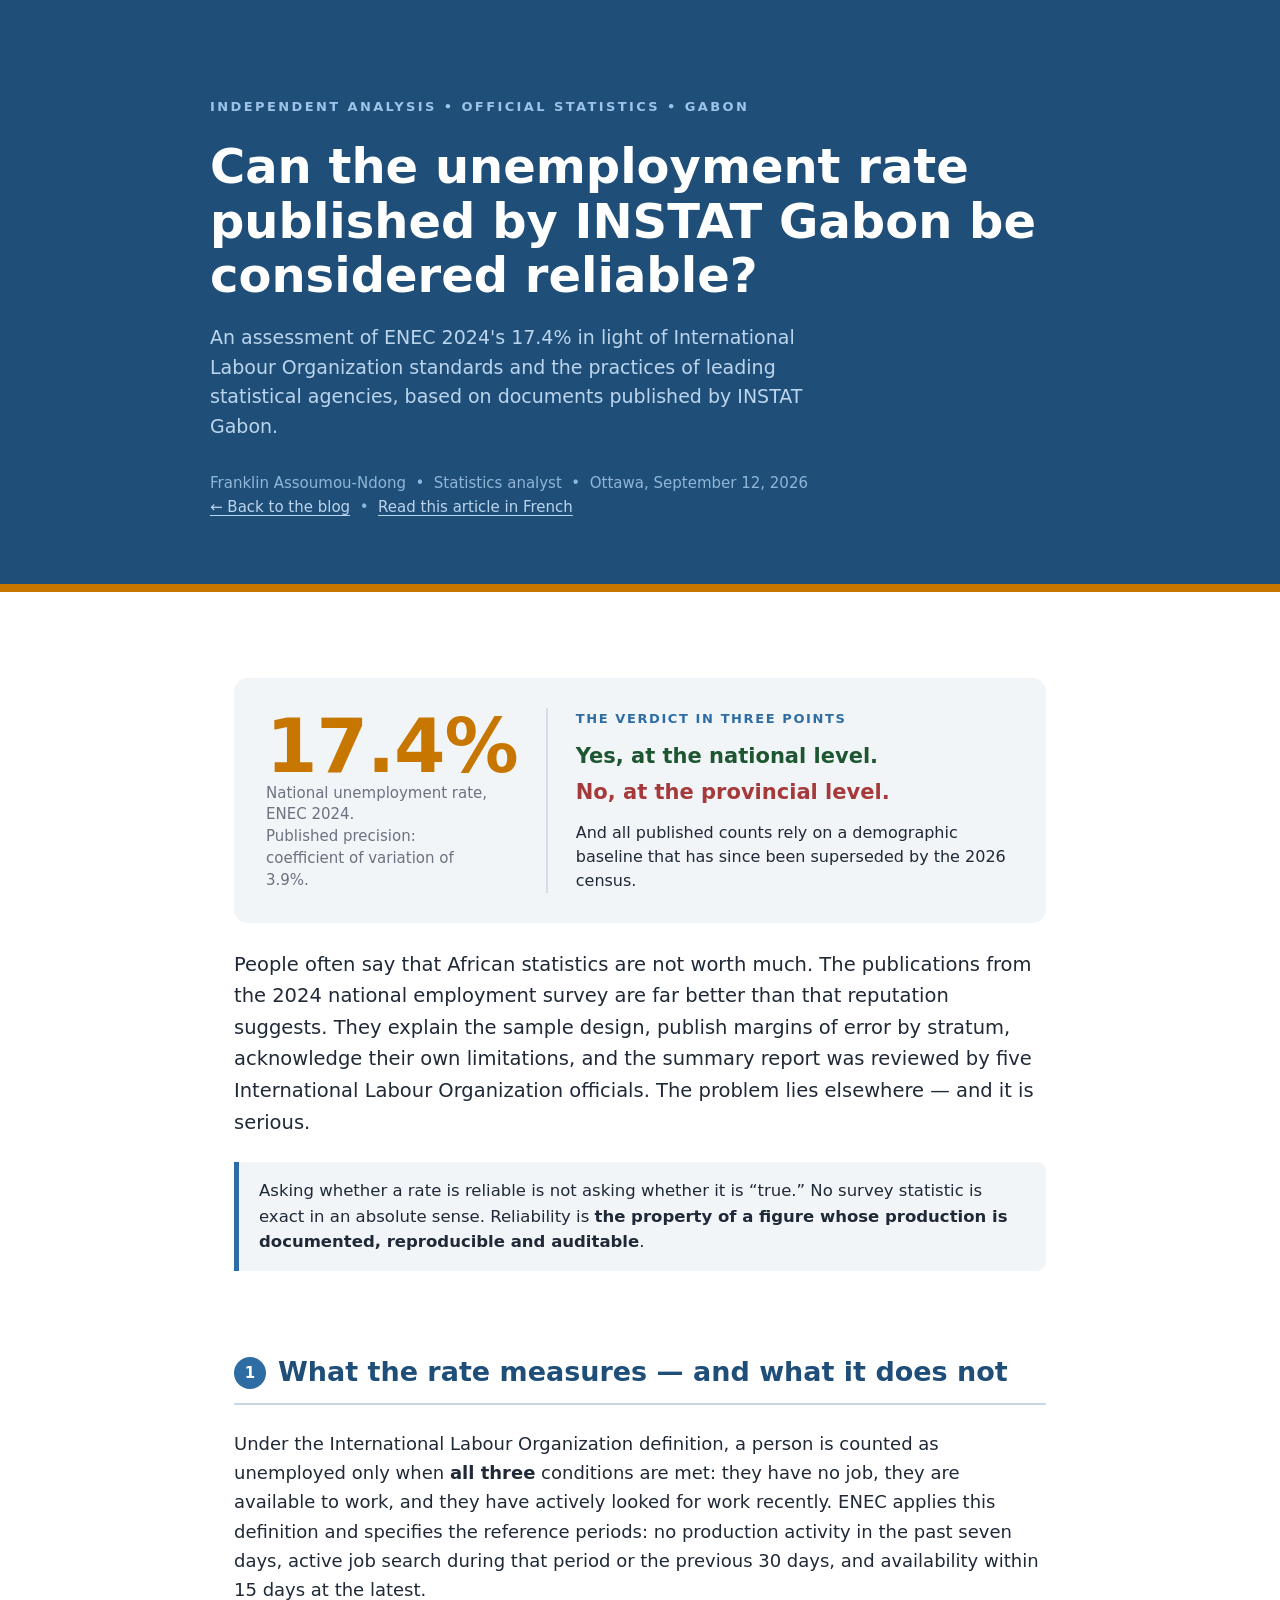
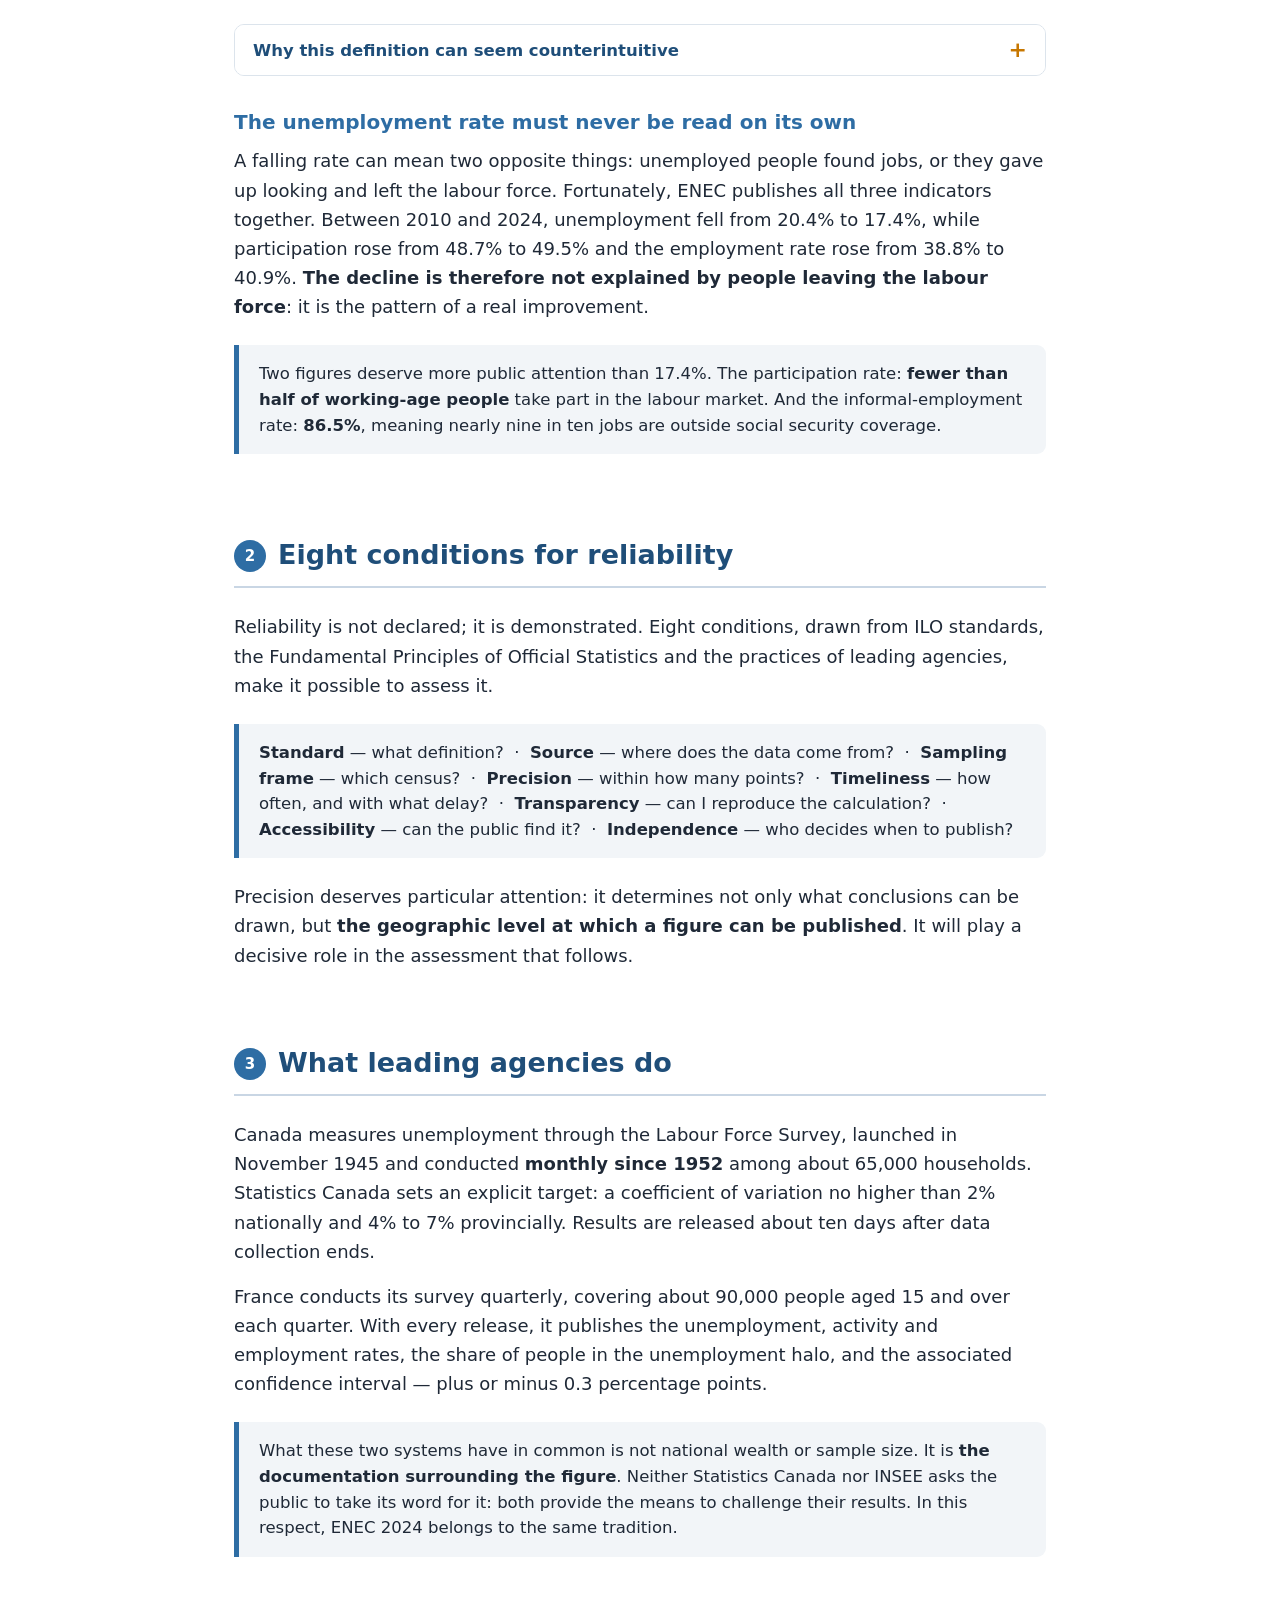
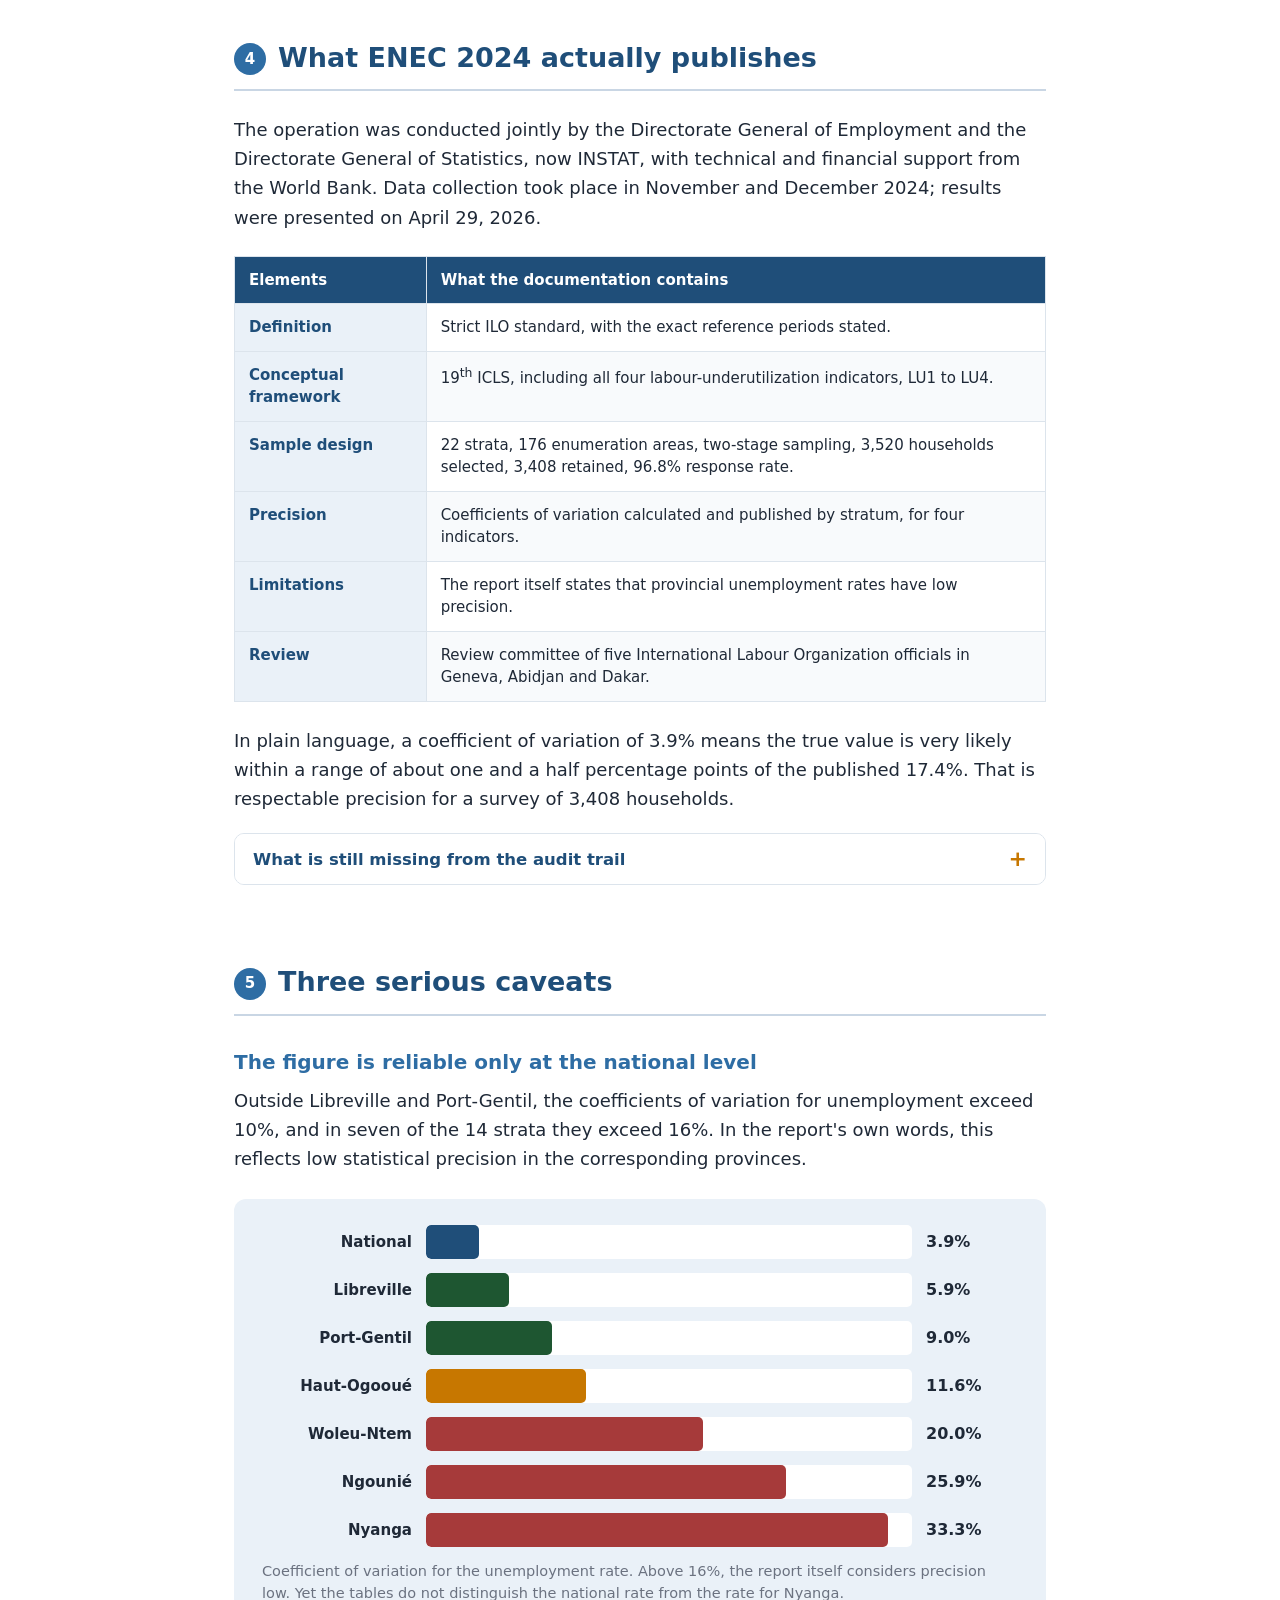
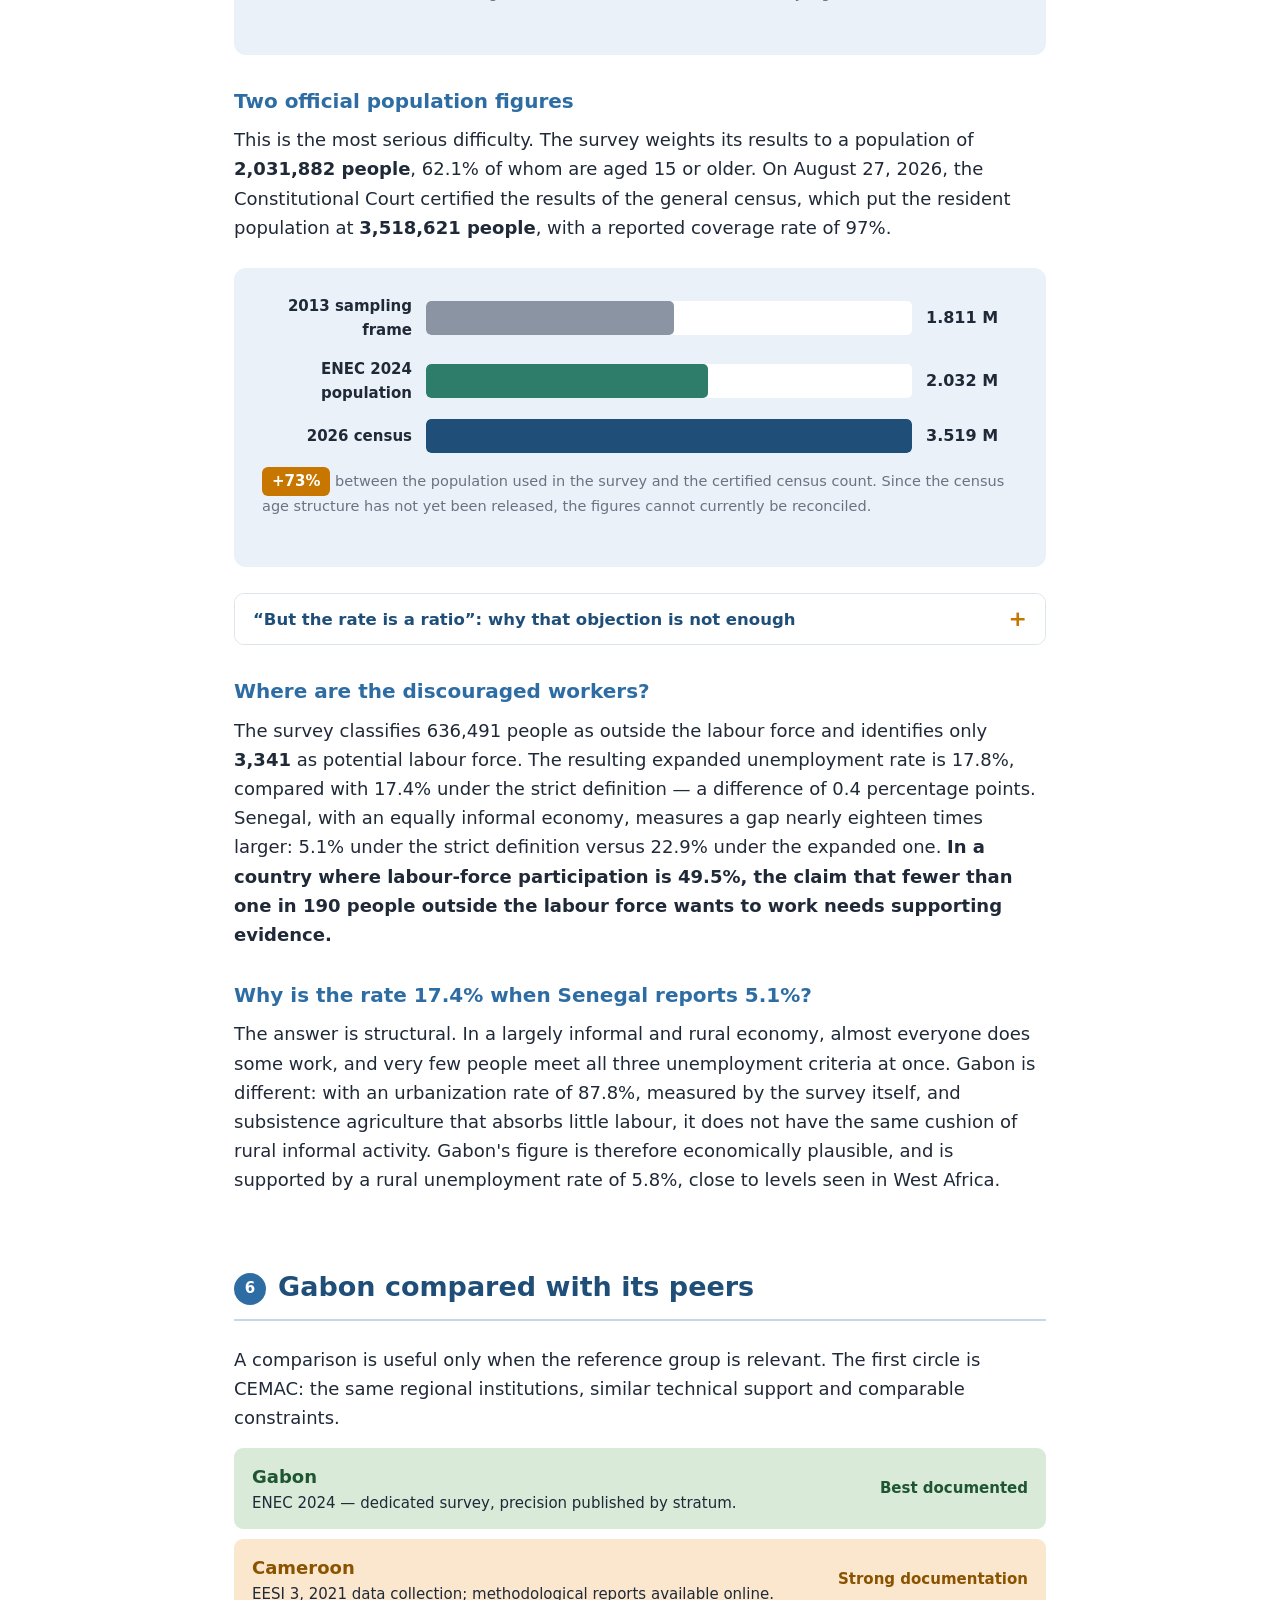
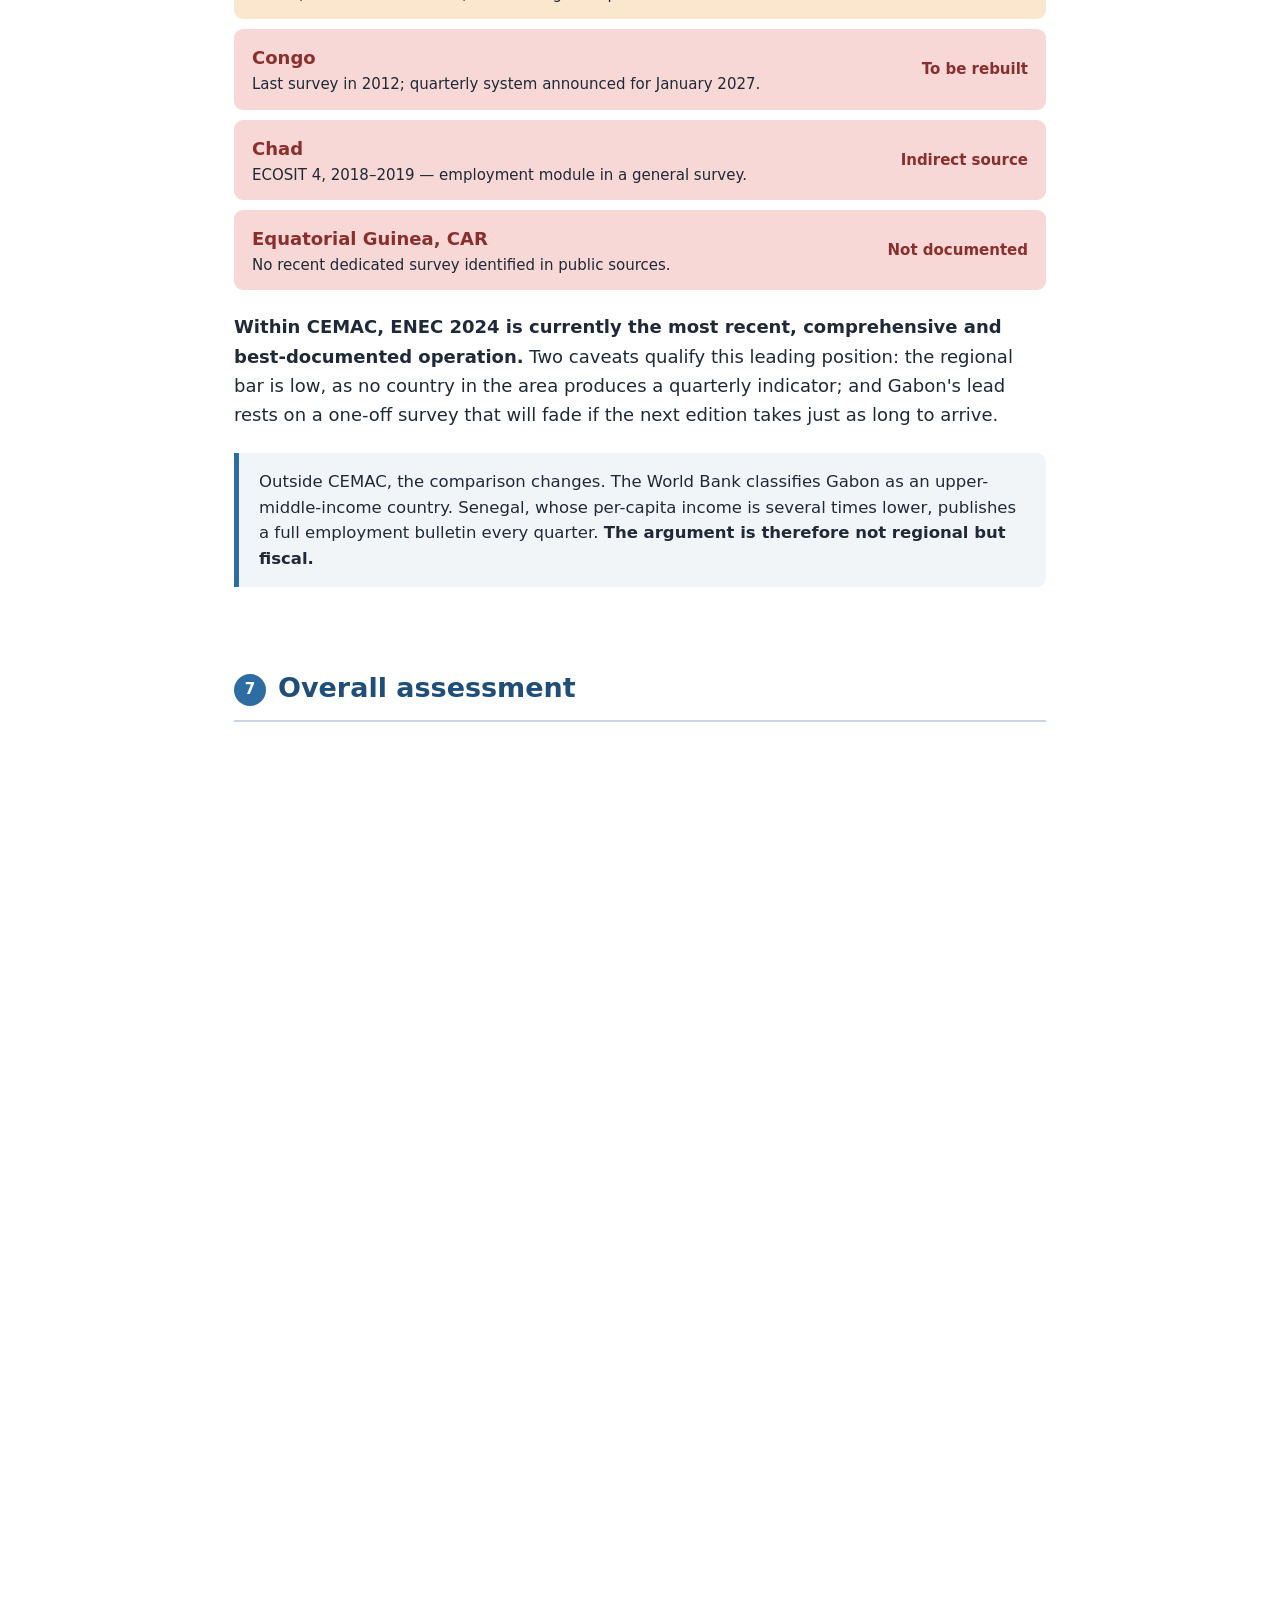
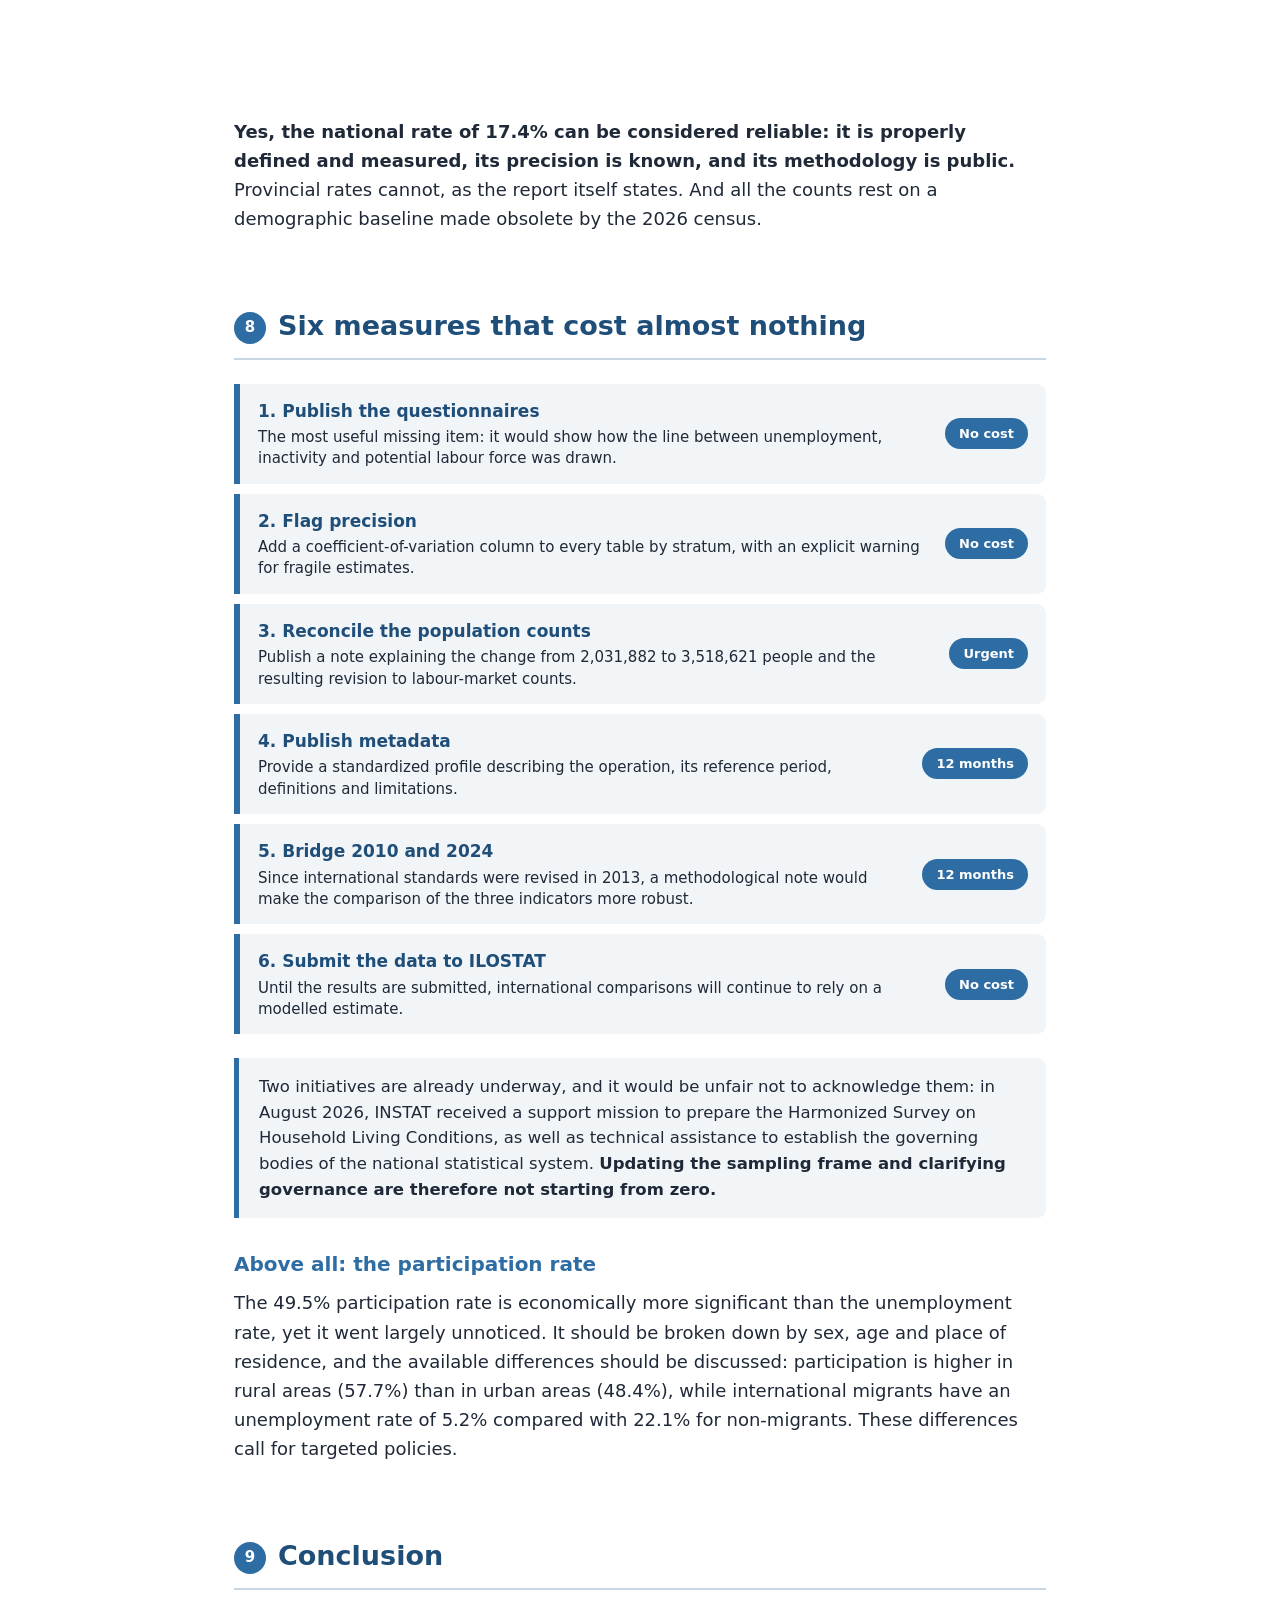
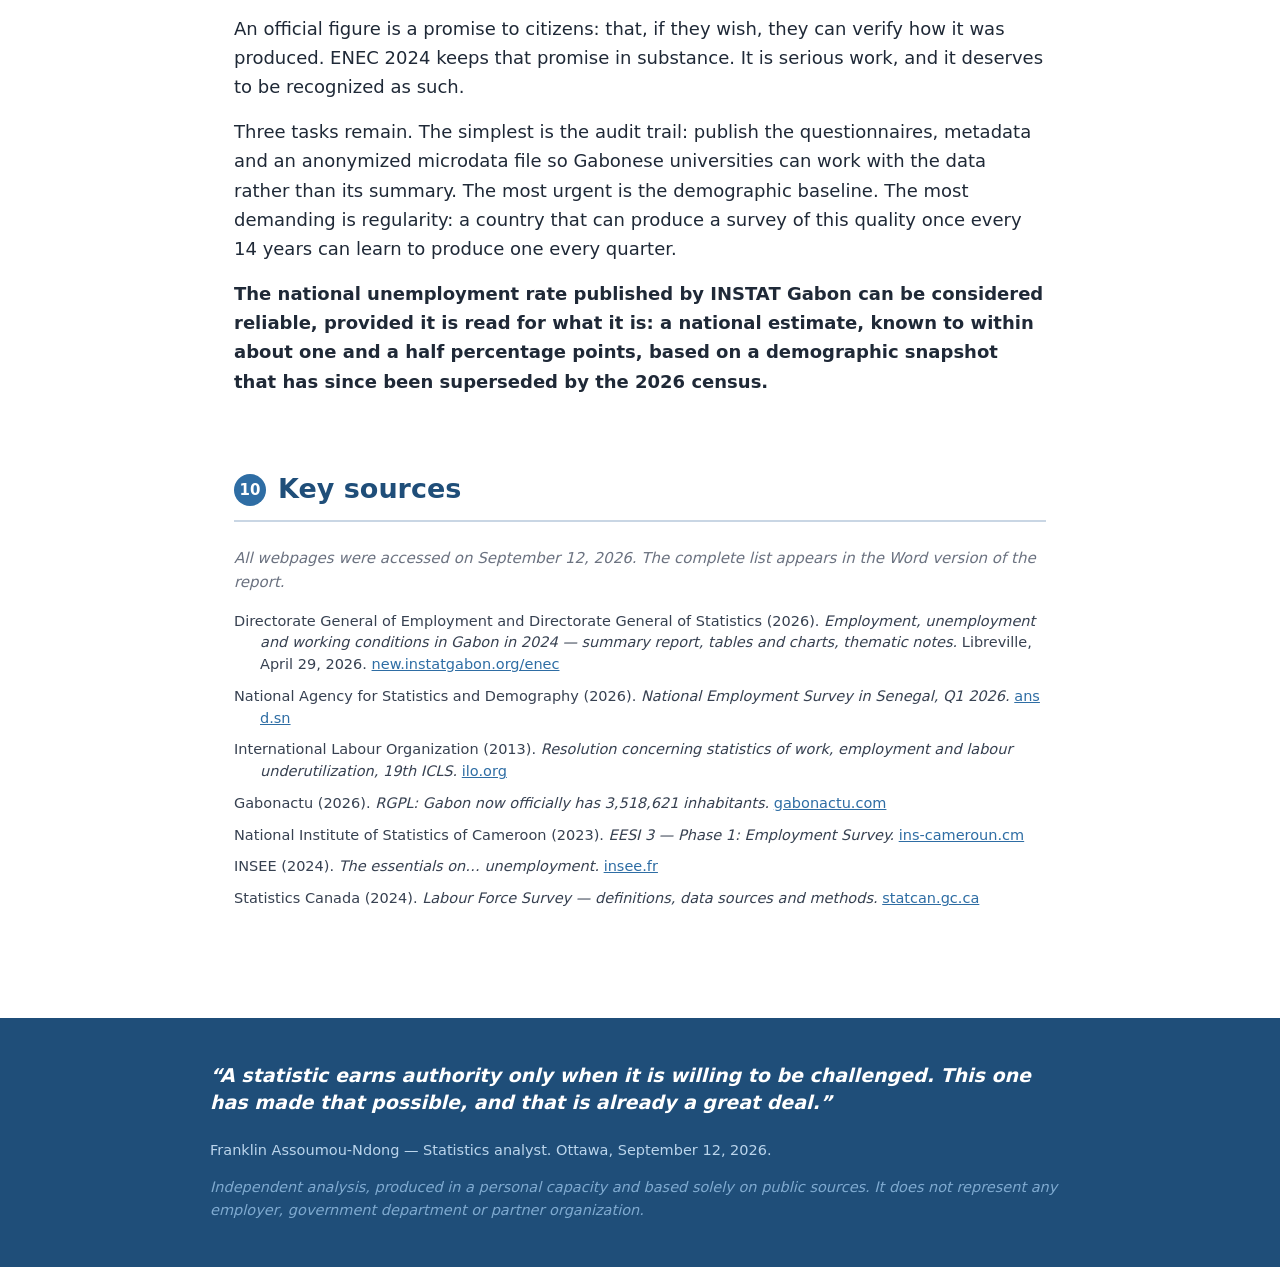
==== commit 1d131947: "Restore ENEC documentation table Add the six-row documentation table from the original French source" ====
--- a/article-chomage-en.html
+++ b/article-chomage-en.html
@@ -142,6 +142,12 @@
 .refs{font-size:14.5px;line-height:1.5;color:#374151}
 .refs p{margin:0 0 10px;padding-left:26px;text-indent:-26px}
 .refs a{color:var(--bleu-c);word-break:break-all}
+.table-scroll{overflow-x:auto;margin:24px 0}
+table{width:100%;border-collapse:collapse;font-size:15px;line-height:1.5}
+th,td{padding:12px 14px;border:1px solid #DCE4EC;text-align:left;vertical-align:top}
+thead th{background:var(--bleu);color:#fff;font-weight:700}
+tbody th{background:var(--bleu-pale);color:var(--bleu);font-weight:700;min-width:150px}
+tbody tr:nth-child(even) td{background:#F8FAFC}
 
 footer{background:var(--bleu);color:#BBD5EC;padding:44px 24px;font-size:14.5px;line-height:1.6}
 footer .in{max-width:var(--max);margin:0 auto}
@@ -182,7 +188,7 @@
 <section id="chiffre">
   <div class="hero-num reveal">
     <div>
-      <div class="big" data-count="17,4 %">0</div>
+      <div class="big" data-count="17.4%">0</div>
       <div class="cap">National unemployment rate, ENEC 2024.<br>Published precision: coefficient of variation of 3.9%.</div>
     </div>
     <div class="verdict">
@@ -230,12 +236,19 @@
   <div class="rule"></div>
   <p>The operation was conducted jointly by the Directorate General of Employment and the Directorate General of Statistics, now INSTAT, with technical and financial support from the World Bank. Data collection took place in November and December 2024; results were presented on April 29, 2026.</p>
 
-  <div class="crit ok reveal"><div class="txt"><div class="nm">Definition</div><div class="de">Strict ILO standard, with the exact reference periods stated: 7 days, 30 days, 15 days.</div></div><div class="tag">Published</div></div>
-  <div class="crit ok reveal"><div class="txt"><div class="nm">Conceptual framework</div><div class="de">19<sup>th</sup> ICLS, including all four labour-underutilization indicators, LU1 to LU4.</div></div><div class="tag">Published</div></div>
-  <div class="crit ok reveal"><div class="txt"><div class="nm">Sample design</div><div class="de">22 strata, 176 enumeration areas, two-stage sampling, 3,520 households selected, 3,408 retained, 96.8% response rate.</div></div><div class="tag">Published</div></div>
-  <div class="crit ok reveal"><div class="txt"><div class="nm">Precision</div><div class="de">Coefficients of variation calculated and published by stratum: 1.2% for participation, 1.5% for employment, 3.9% for unemployment.</div></div><div class="tag">Published</div></div>
-  <div class="crit ok reveal"><div class="txt"><div class="nm">Limitations</div><div class="de">The report itself states that provincial unemployment rates have low precision.</div></div><div class="tag">Published</div></div>
-  <div class="crit ok reveal"><div class="txt"><div class="nm">Review</div><div class="de">Review committee of five International Labour Organization officials in Geneva, Abidjan and Dakar.</div></div><div class="tag">Confirmed</div></div>
+  <div class="table-scroll">
+    <table>
+      <thead><tr><th scope="col">Elements</th><th scope="col">What the documentation contains</th></tr></thead>
+      <tbody>
+        <tr><th scope="row">Definition</th><td>Strict ILO standard, with the exact reference periods stated.</td></tr>
+        <tr><th scope="row">Conceptual framework</th><td>19<sup>th</sup> ICLS, including all four labour-underutilization indicators, LU1 to LU4.</td></tr>
+        <tr><th scope="row">Sample design</th><td>22 strata, 176 enumeration areas, two-stage sampling, 3,520 households selected, 3,408 retained, 96.8% response rate.</td></tr>
+        <tr><th scope="row">Precision</th><td>Coefficients of variation calculated and published by stratum, for four indicators.</td></tr>
+        <tr><th scope="row">Limitations</th><td>The report itself states that provincial unemployment rates have low precision.</td></tr>
+        <tr><th scope="row">Review</th><td>Review committee of five International Labour Organization officials in Geneva, Abidjan and Dakar.</td></tr>
+      </tbody>
+    </table>
+  </div>
 
   <p style="margin-top:22px">In plain language, a coefficient of variation of 3.9% means the true value is very likely within a range of about one and a half percentage points of the published 17.4%. That is respectable precision for a survey of 3,408 households.</p>
 
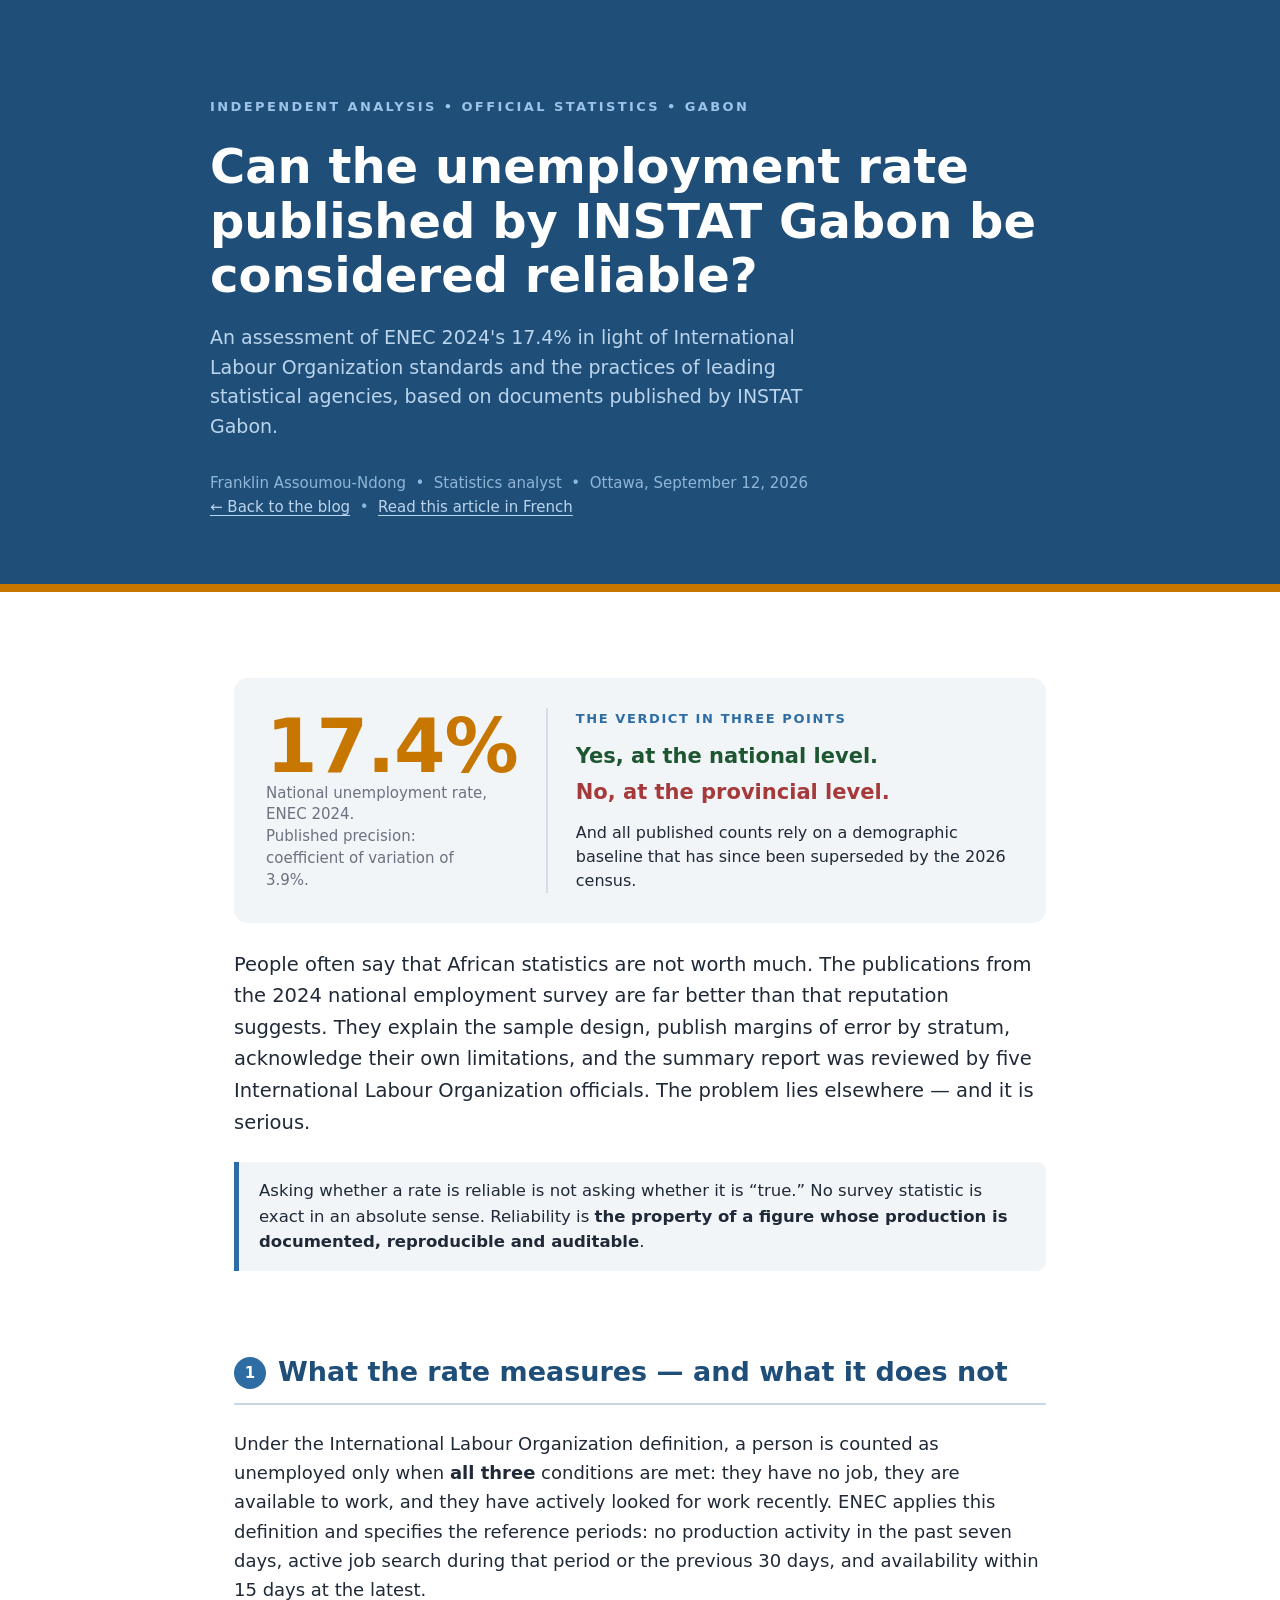
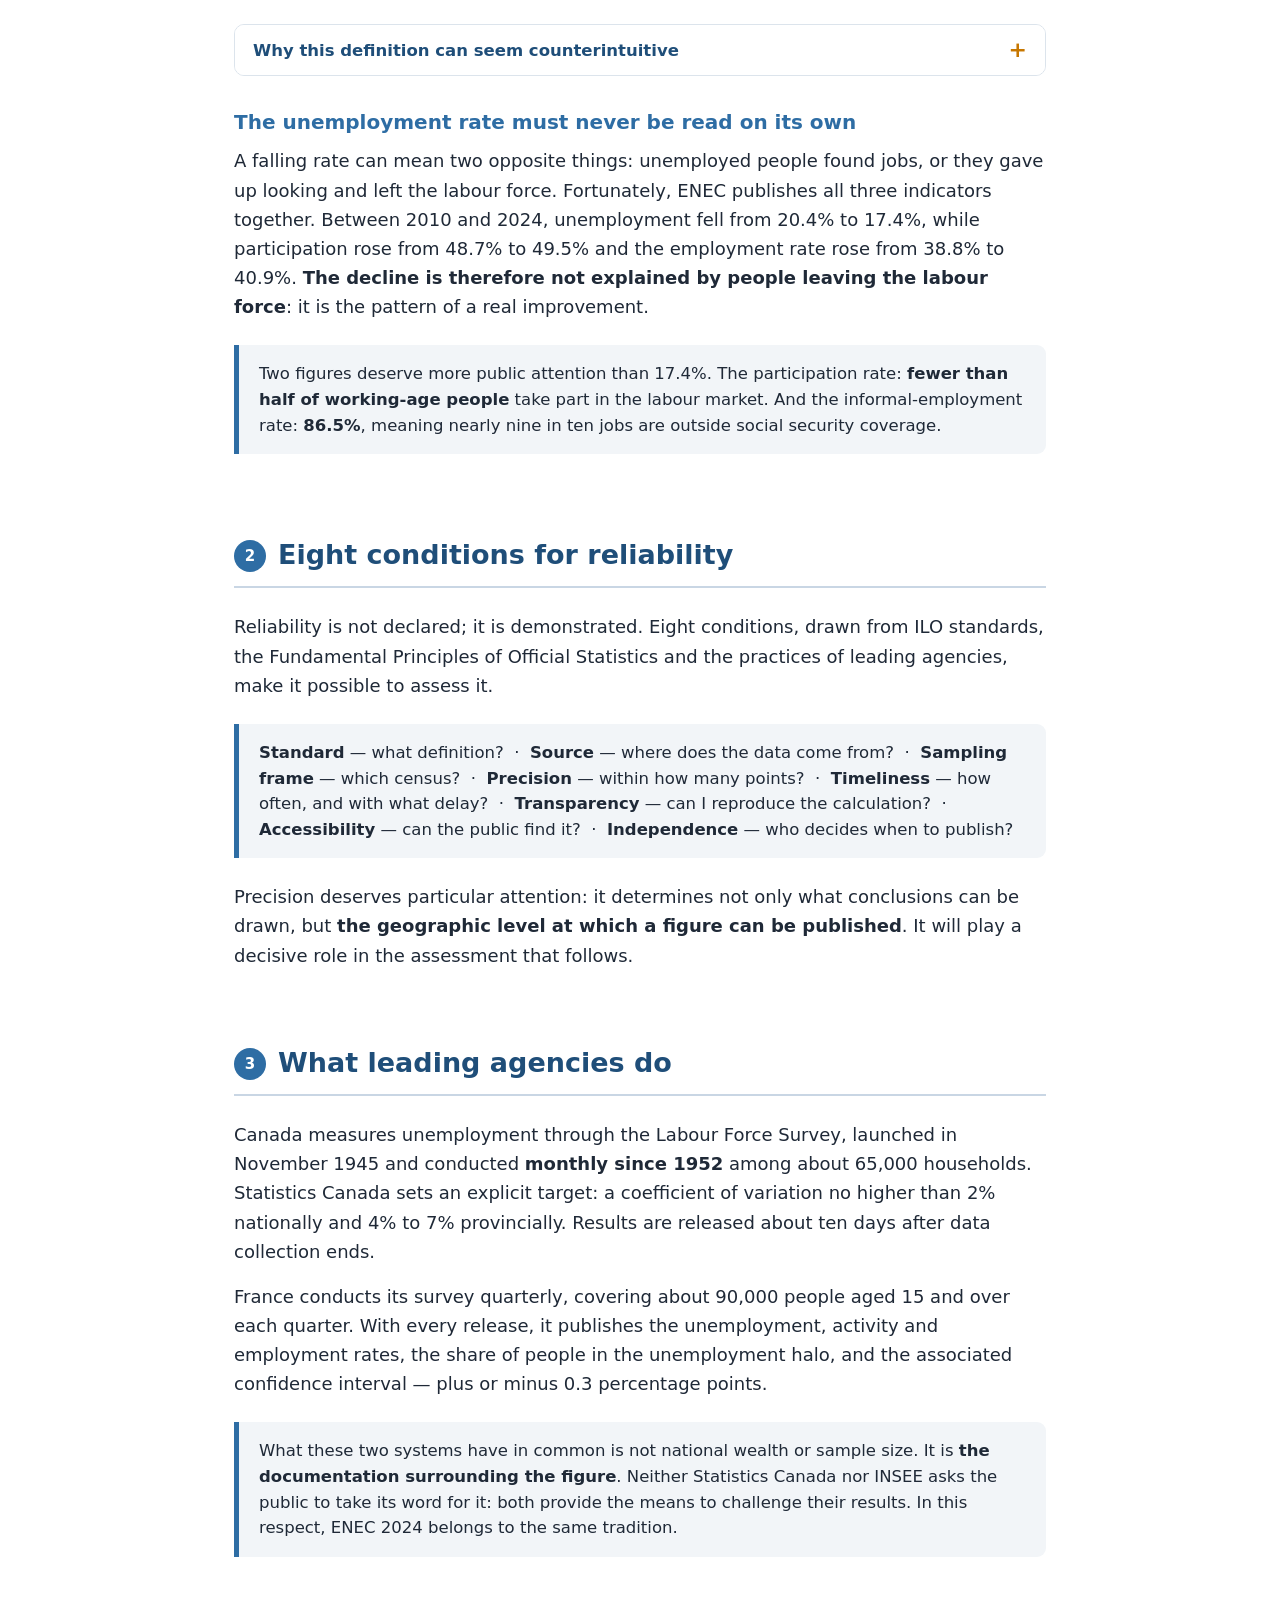
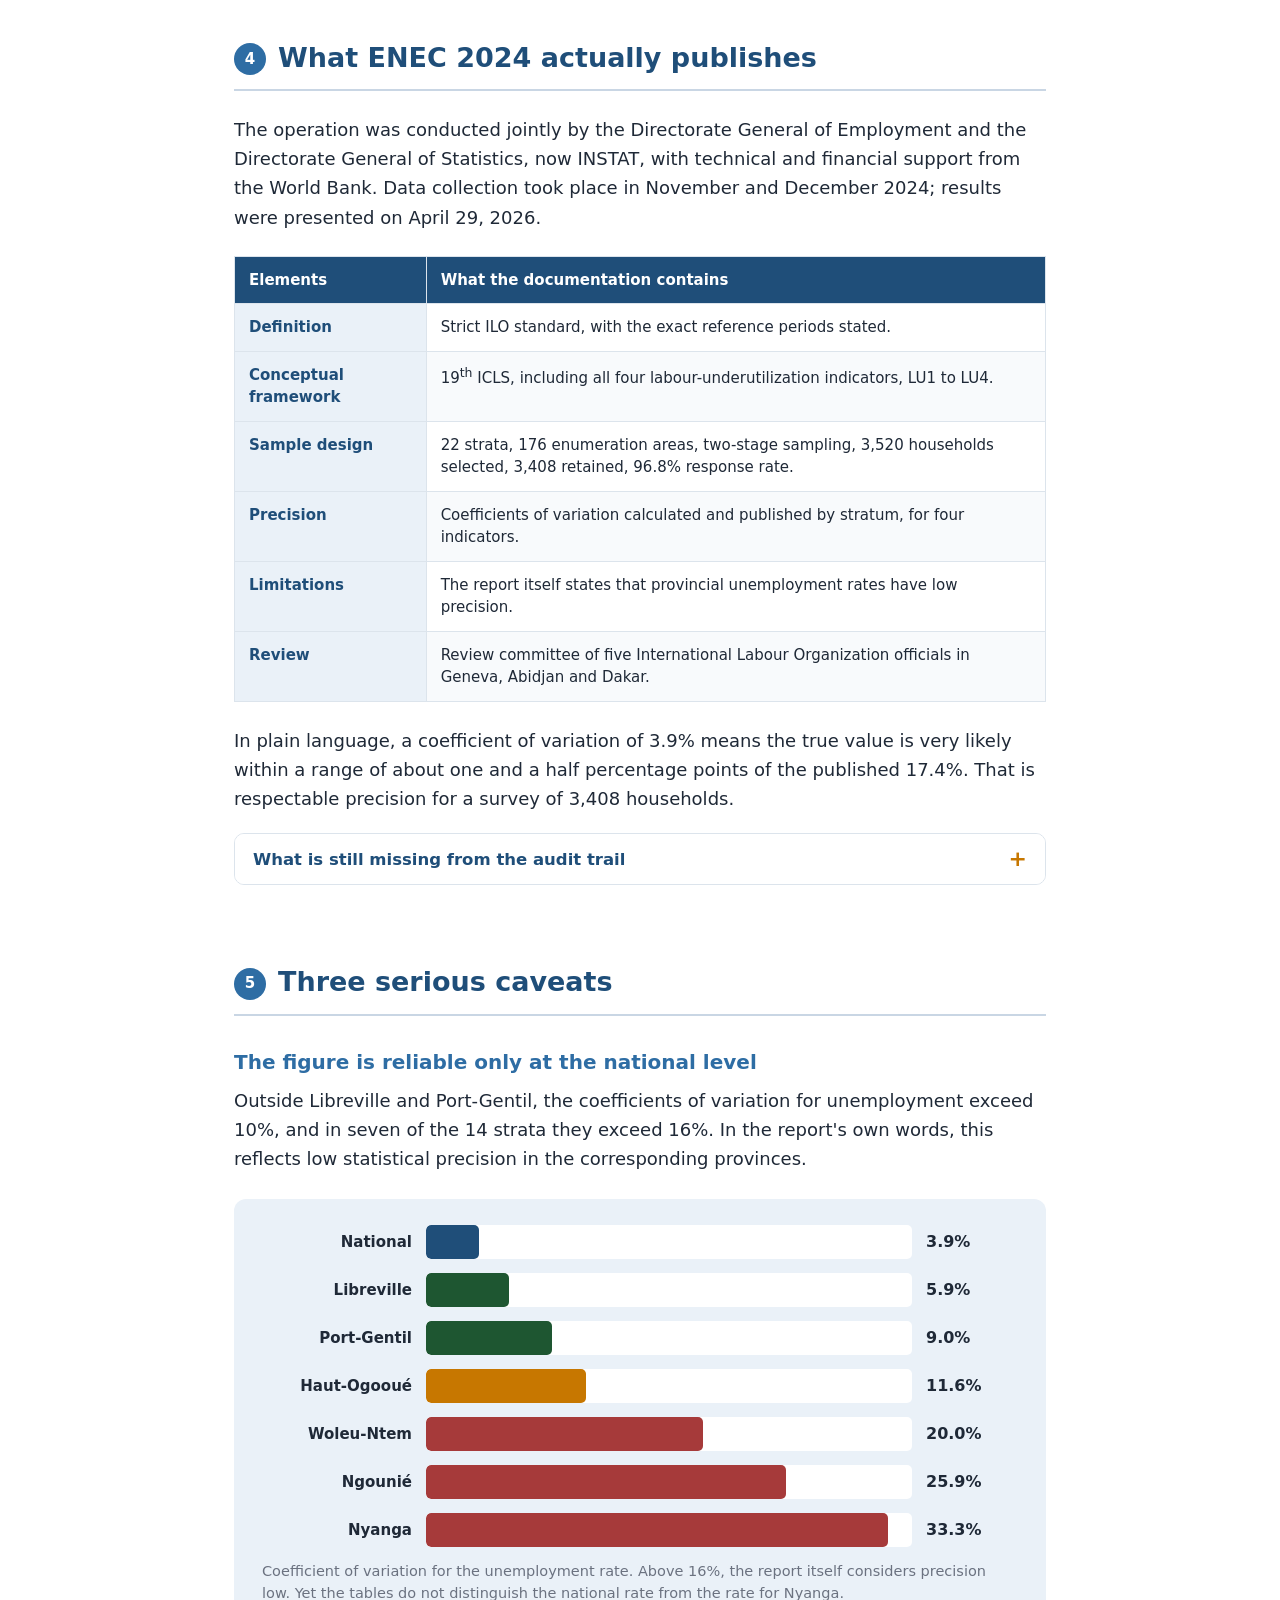
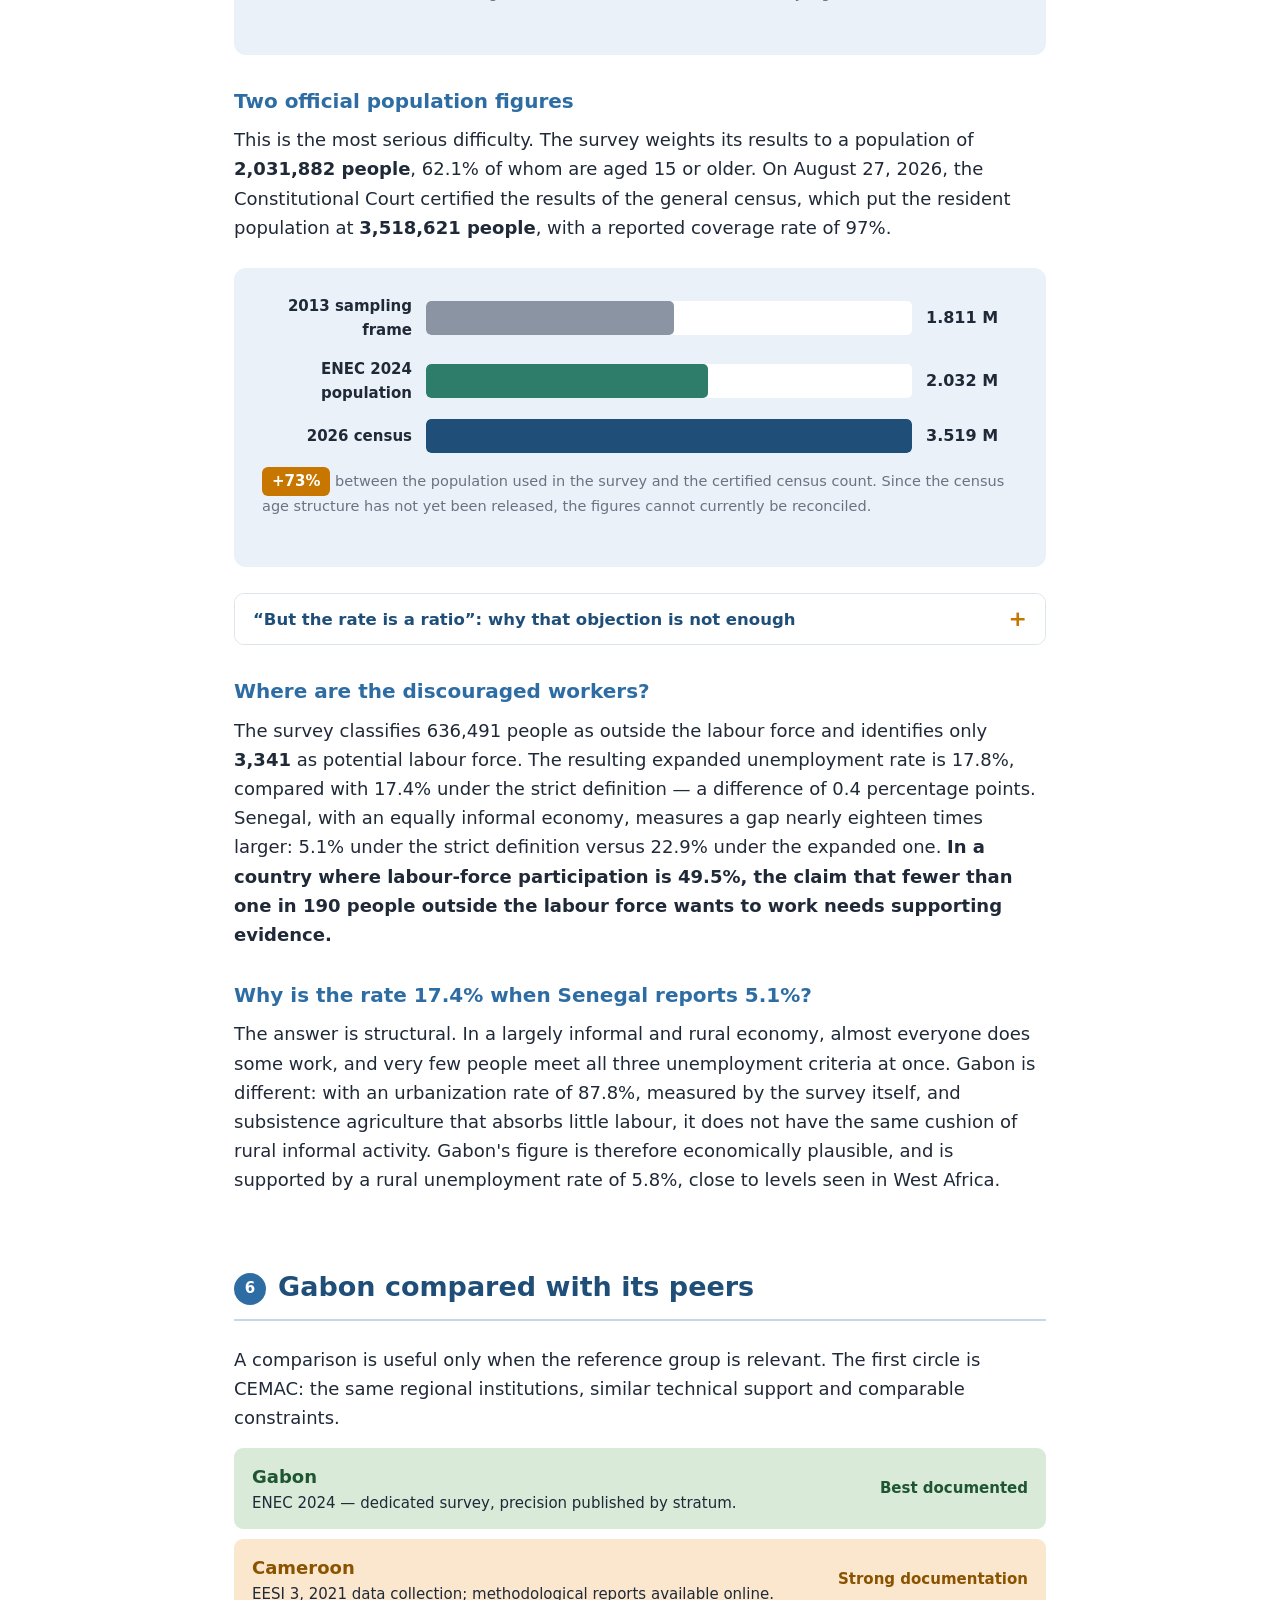
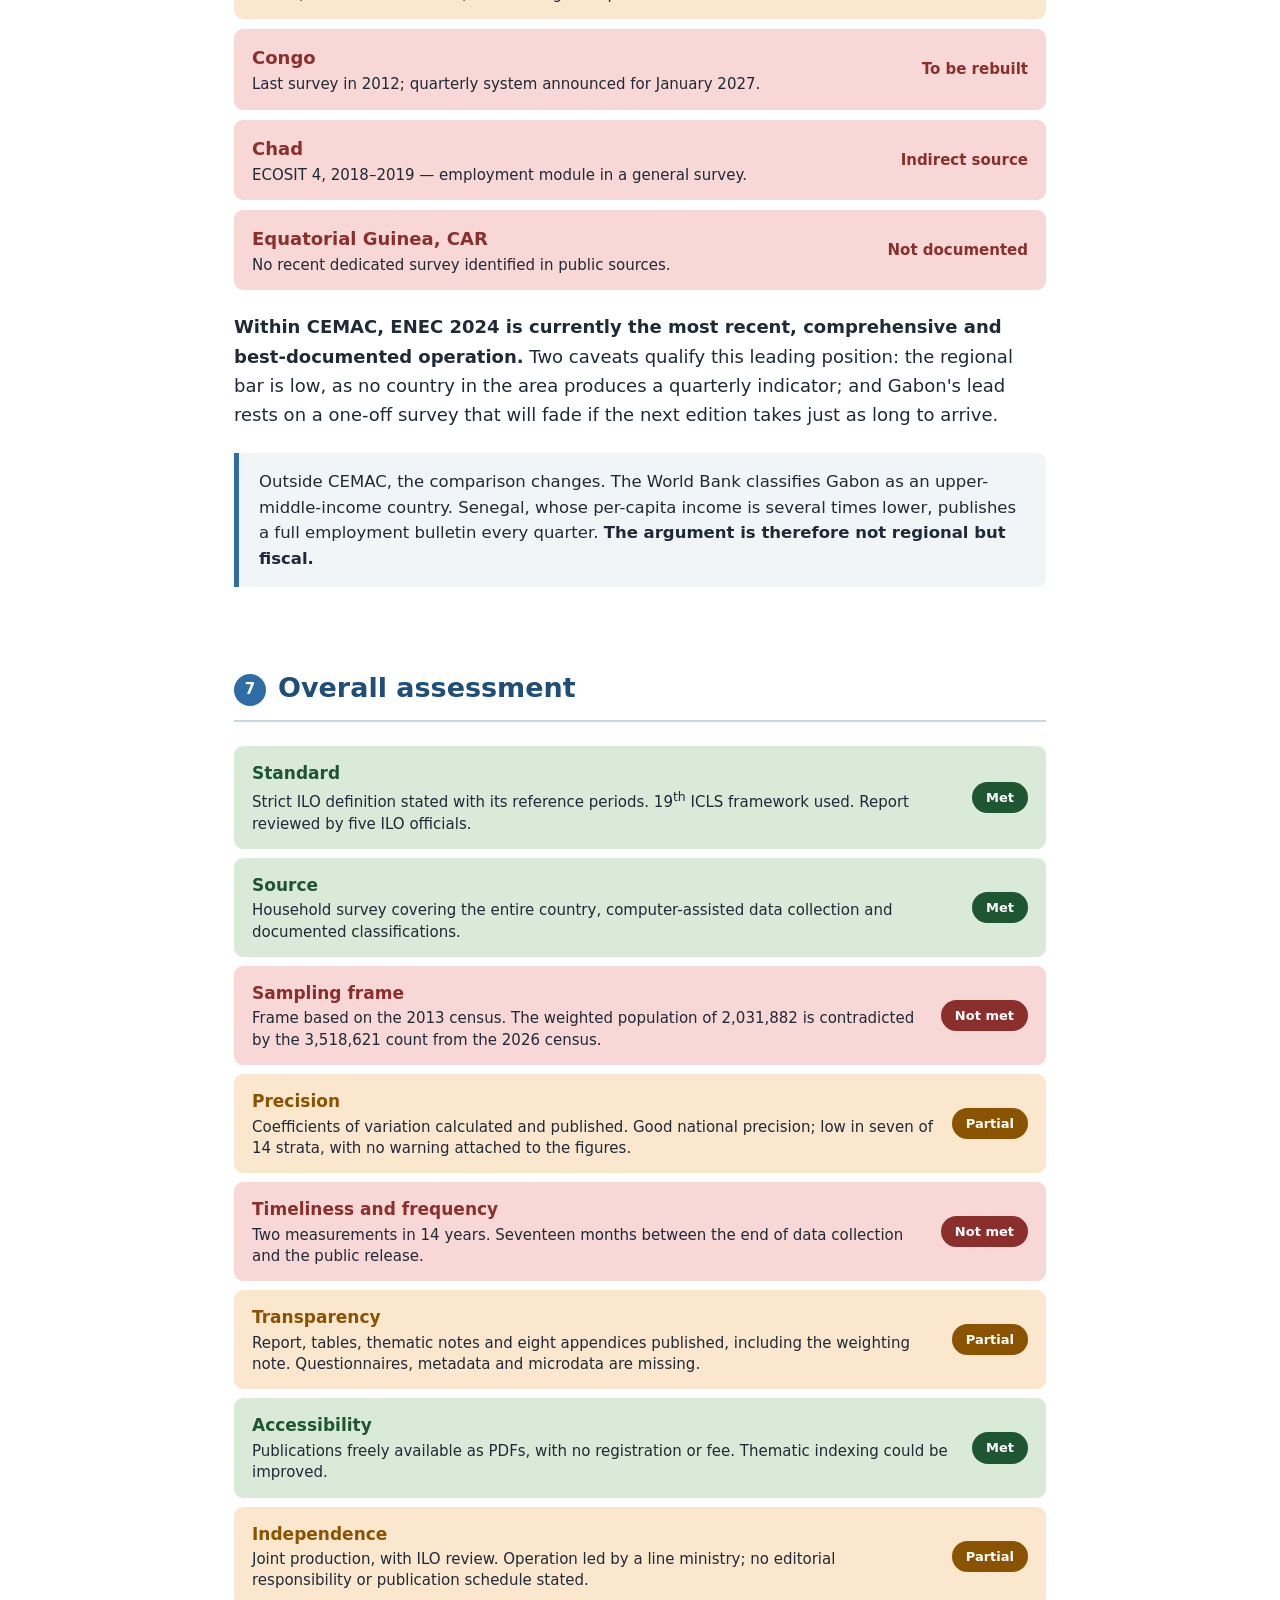
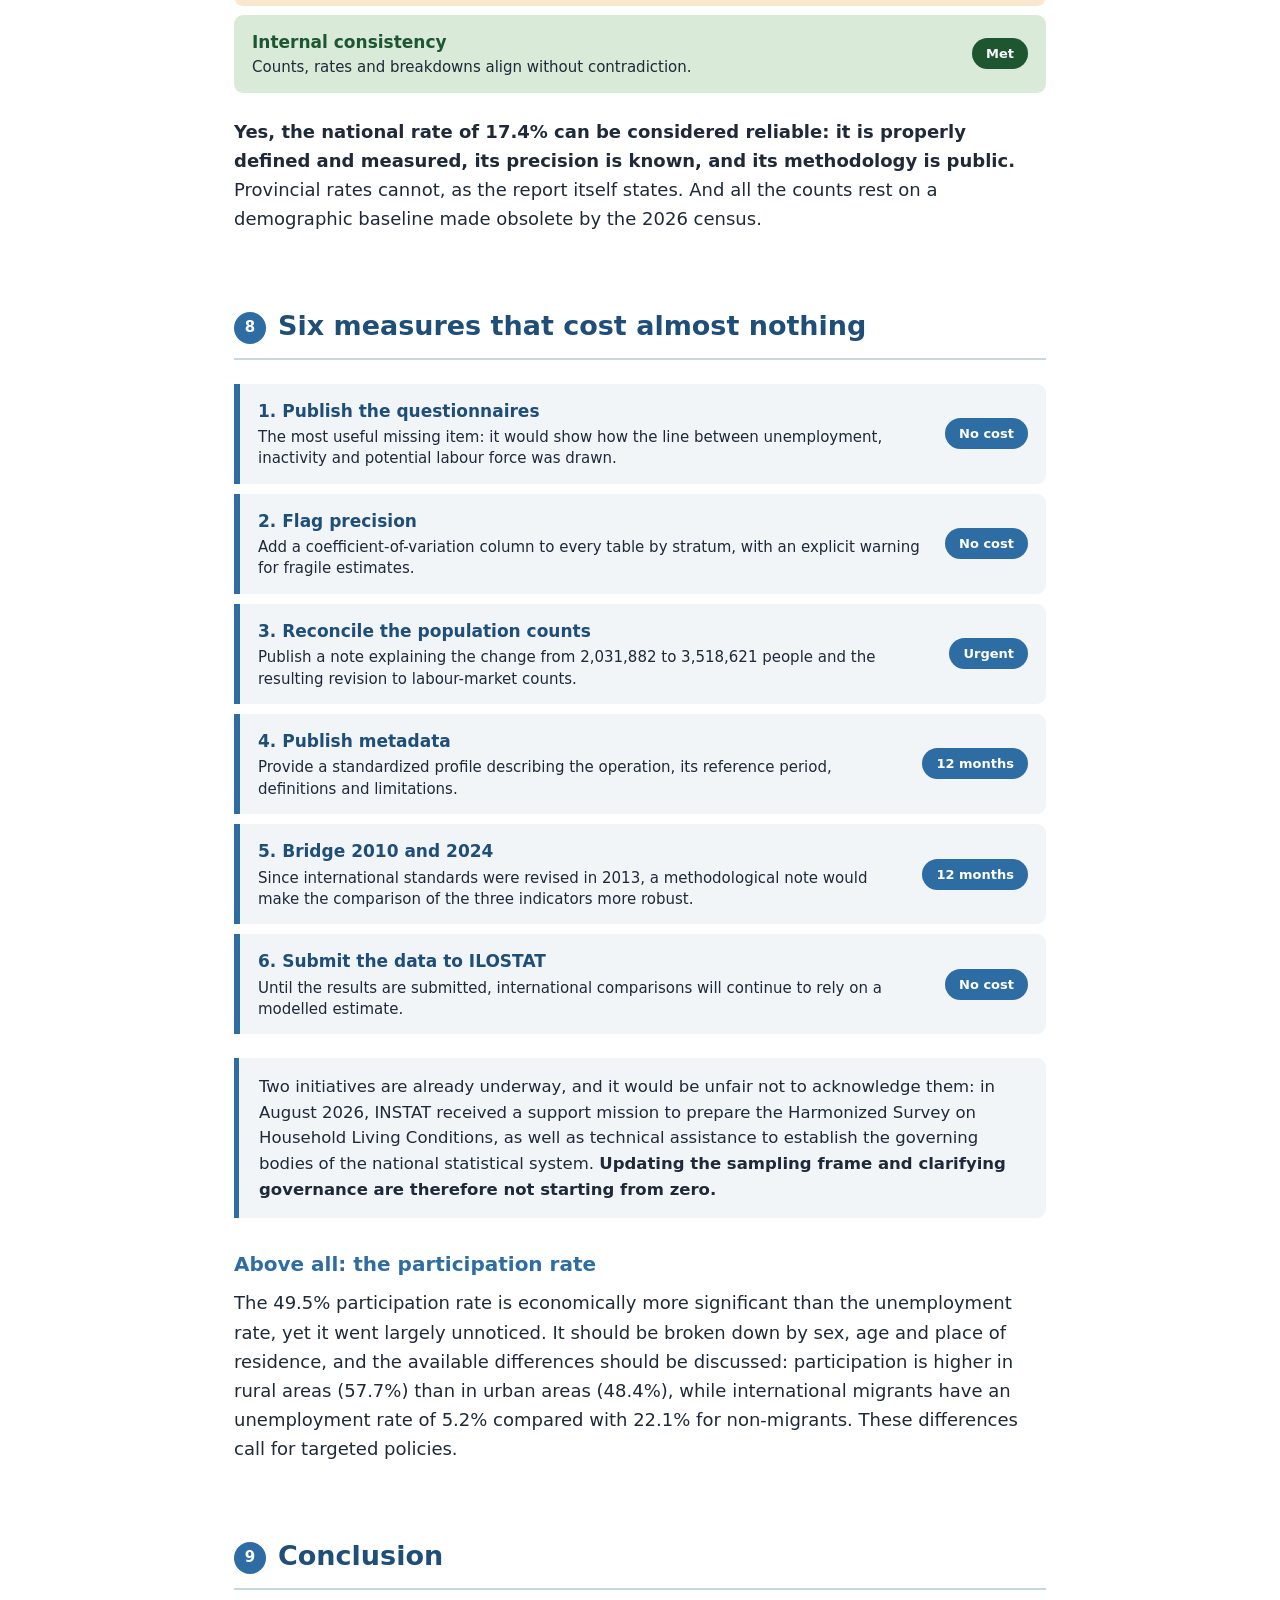
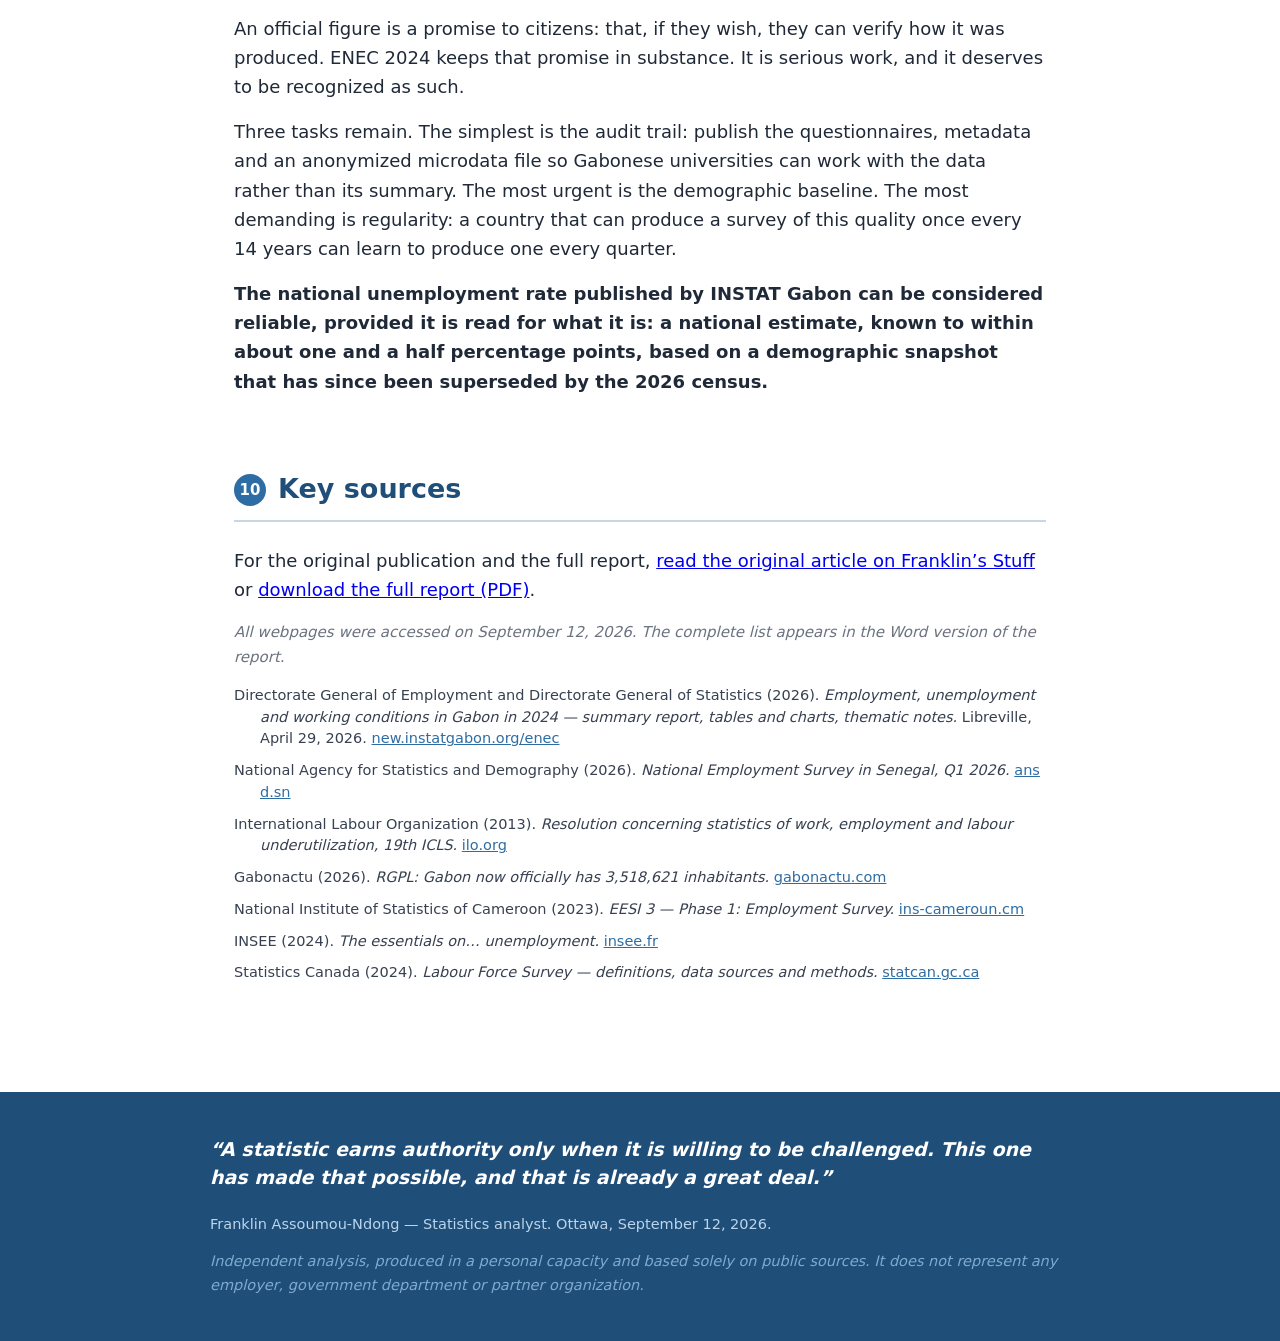
==== commit 37847b81: "Show unemployment assessment criteria Keep all nine French and English assessment criteria visible a" ====
--- a/article-chomage-en.html
+++ b/article-chomage-en.html
@@ -86,8 +86,7 @@
 
 /* ---------- grille verdicts ---------- */
 .crit{border-radius:9px;padding:14px 18px;margin-bottom:9px;display:flex;gap:16px;
-  align-items:center;opacity:0;transform:translateY(10px);transition:all .4s ease}
-.on .crit{opacity:1;transform:none}
+  align-items:center;transition:all .4s ease}
 .crit .txt{flex:1;min-width:0}
 .crit .nm{font-weight:700;font-size:17px;margin-bottom:1px}
 .crit .de{font-size:15px;line-height:1.42}
@@ -348,6 +347,7 @@
 <section id="sources">
   <h2><span class="n">10</span>Key sources</h2>
   <div class="rule"></div>
+  <p>For the original publication and the full report, <a href="https://franklinstuff.blogspot.com/2026/09/taux-de-chomage-instat-gabon-fiable.html" target="_blank" rel="noopener noreferrer">read the original article on Franklin’s Stuff</a> or <a href="https://drive.google.com/uc?export=download&amp;id=1PQE8QEuQMrNuRwGH_sDGL1WvGpYY3PRj" target="_blank" rel="noopener noreferrer">download the full report (PDF)</a>.</p>
   <p style="font-size:15px;color:var(--gris);font-style:italic">All webpages were accessed on September 12, 2026. The complete list appears in the Word version of the report.</p>
   <div class="refs">
     <p>Directorate General of Employment and Directorate General of Statistics (2026). <em>Employment, unemployment and working conditions in Gabon in 2024 — summary report, tables and charts, thematic notes.</em> Libreville, April 29, 2026. <a href="https://new.instatgabon.org/enec/">new.instatgabon.org/enec</a></p>
